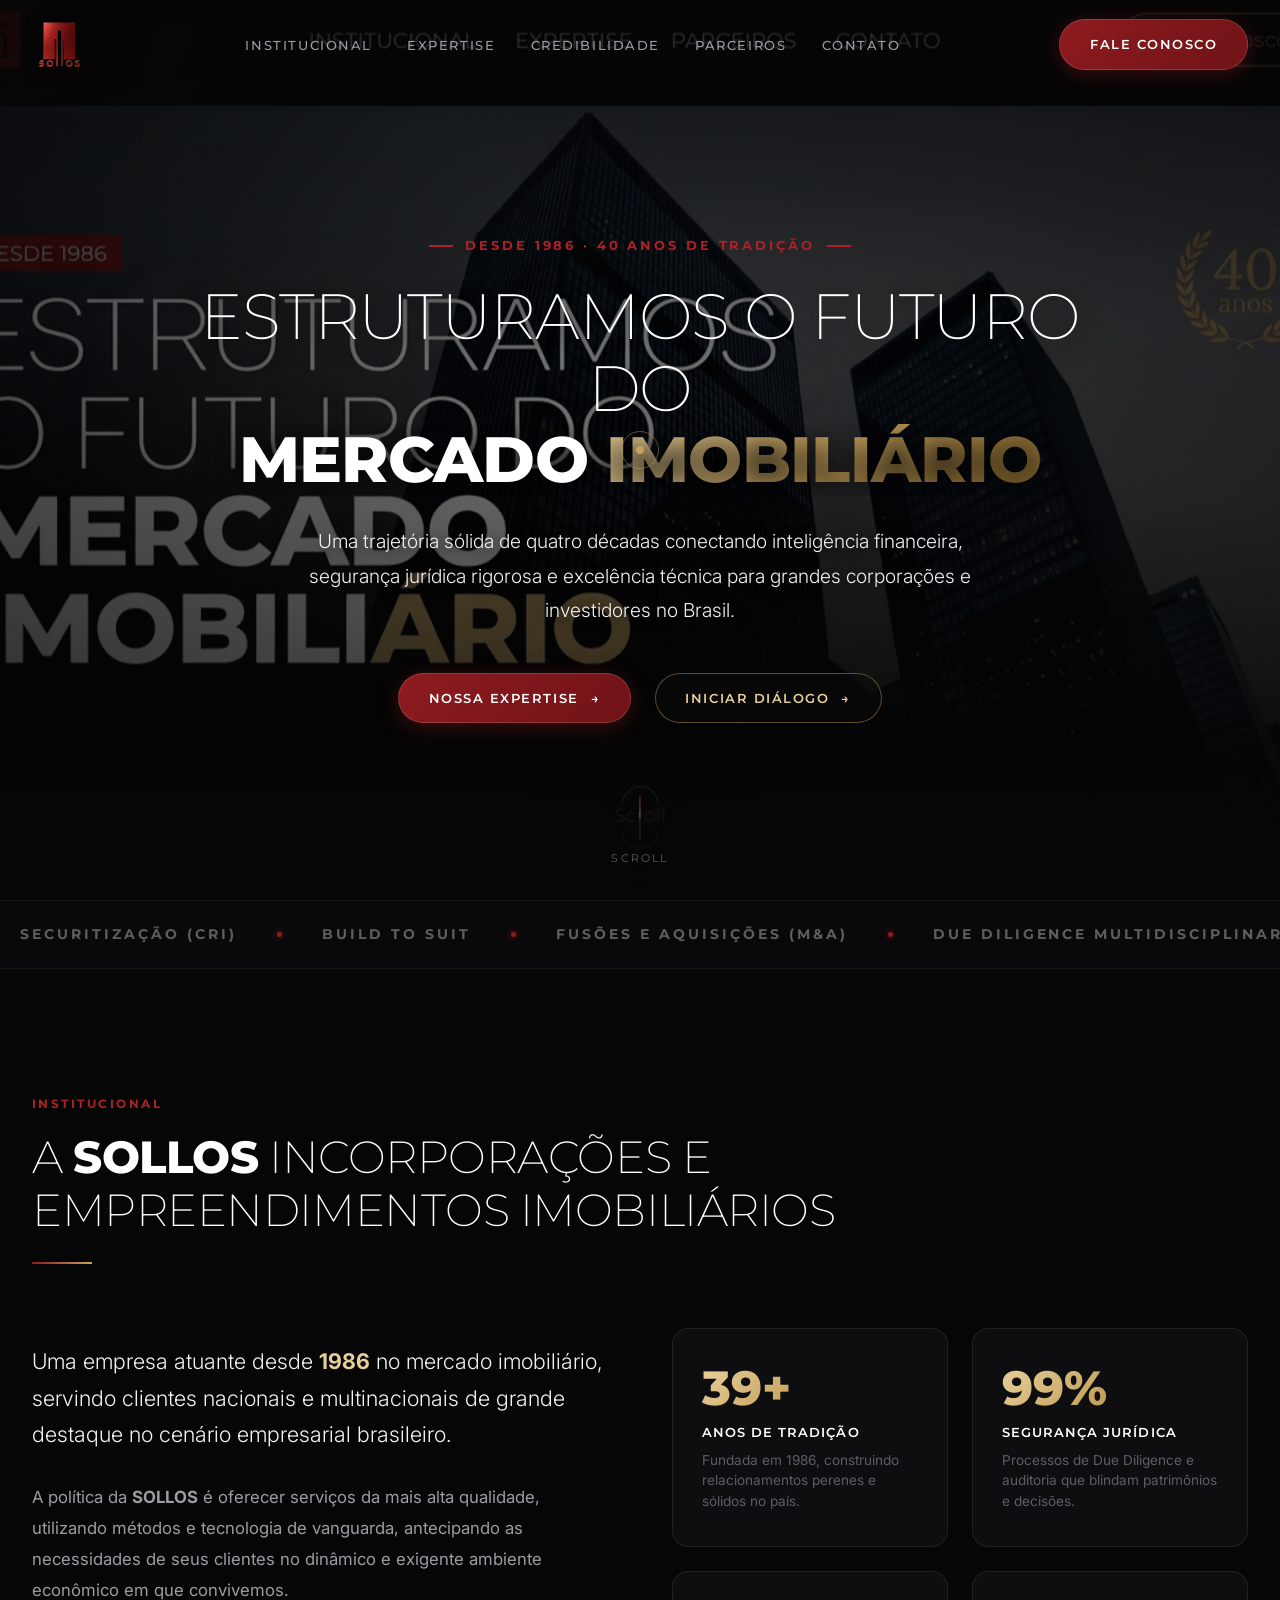
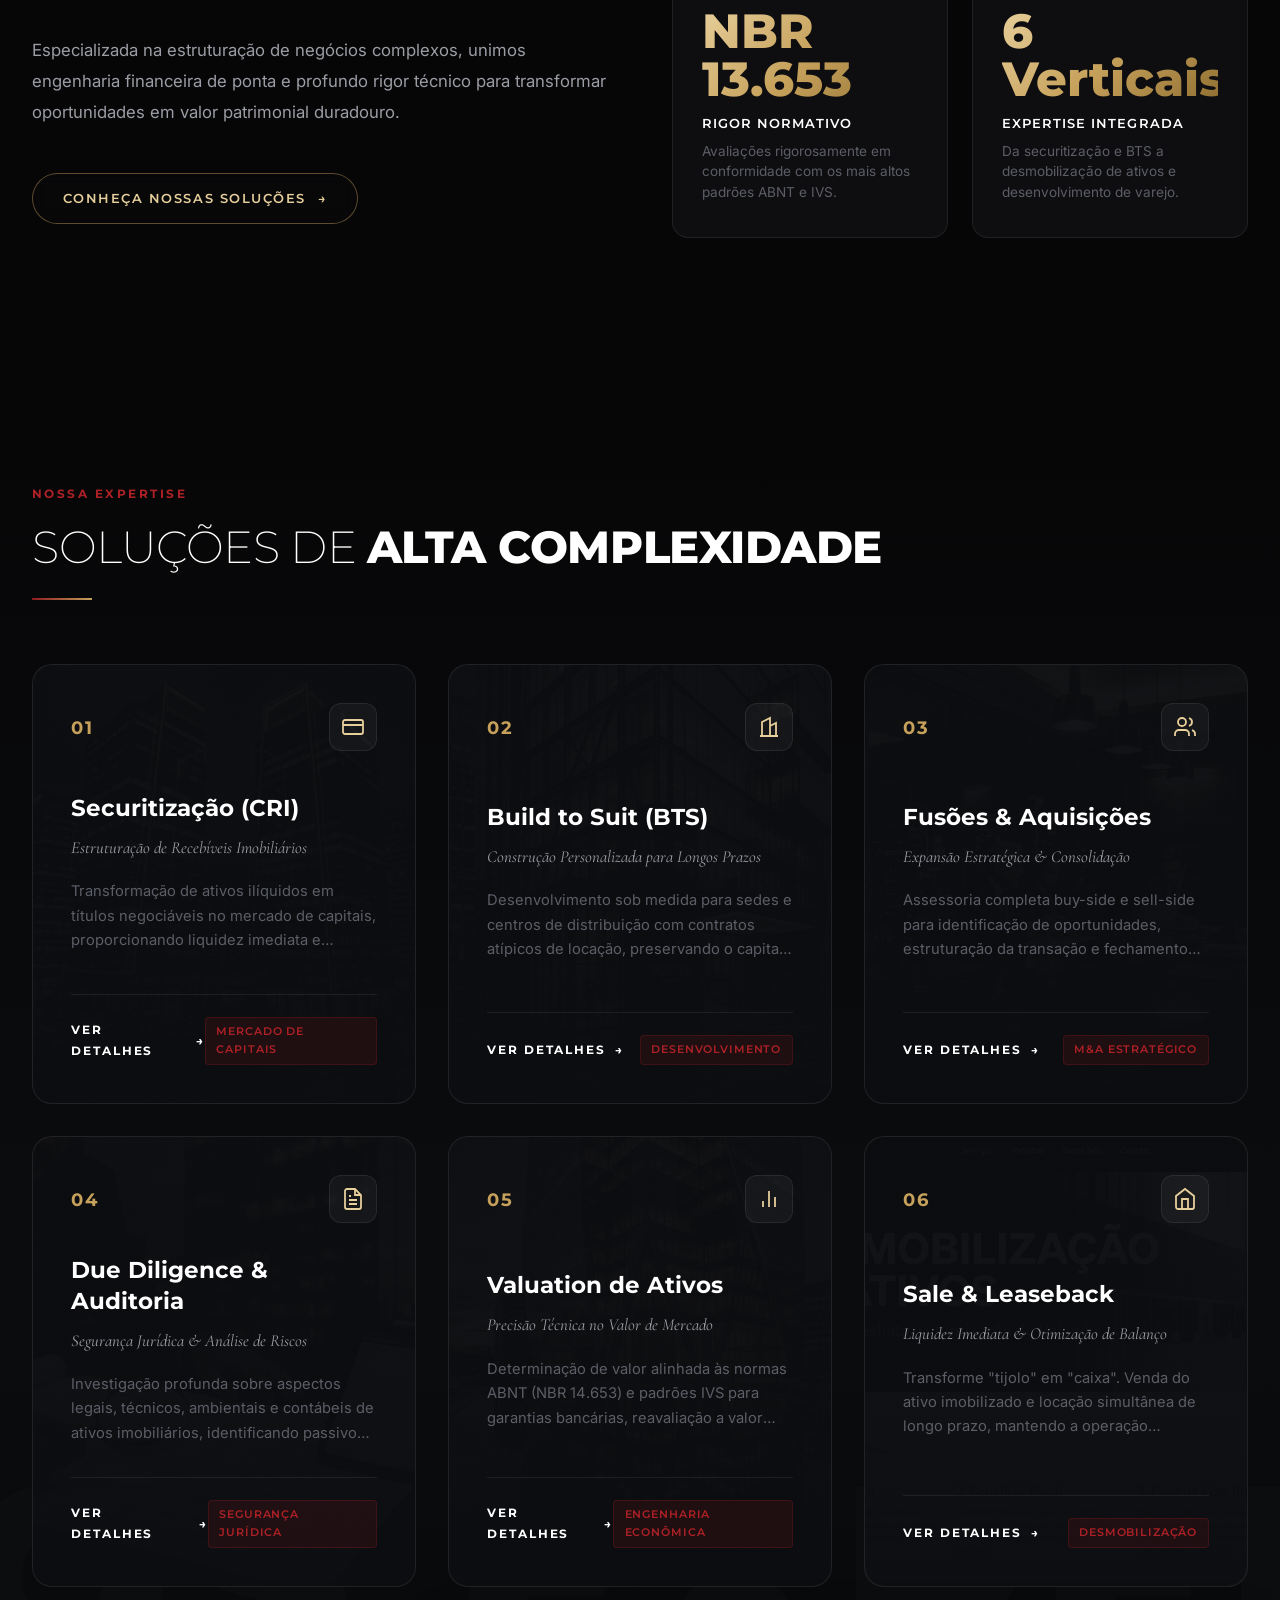
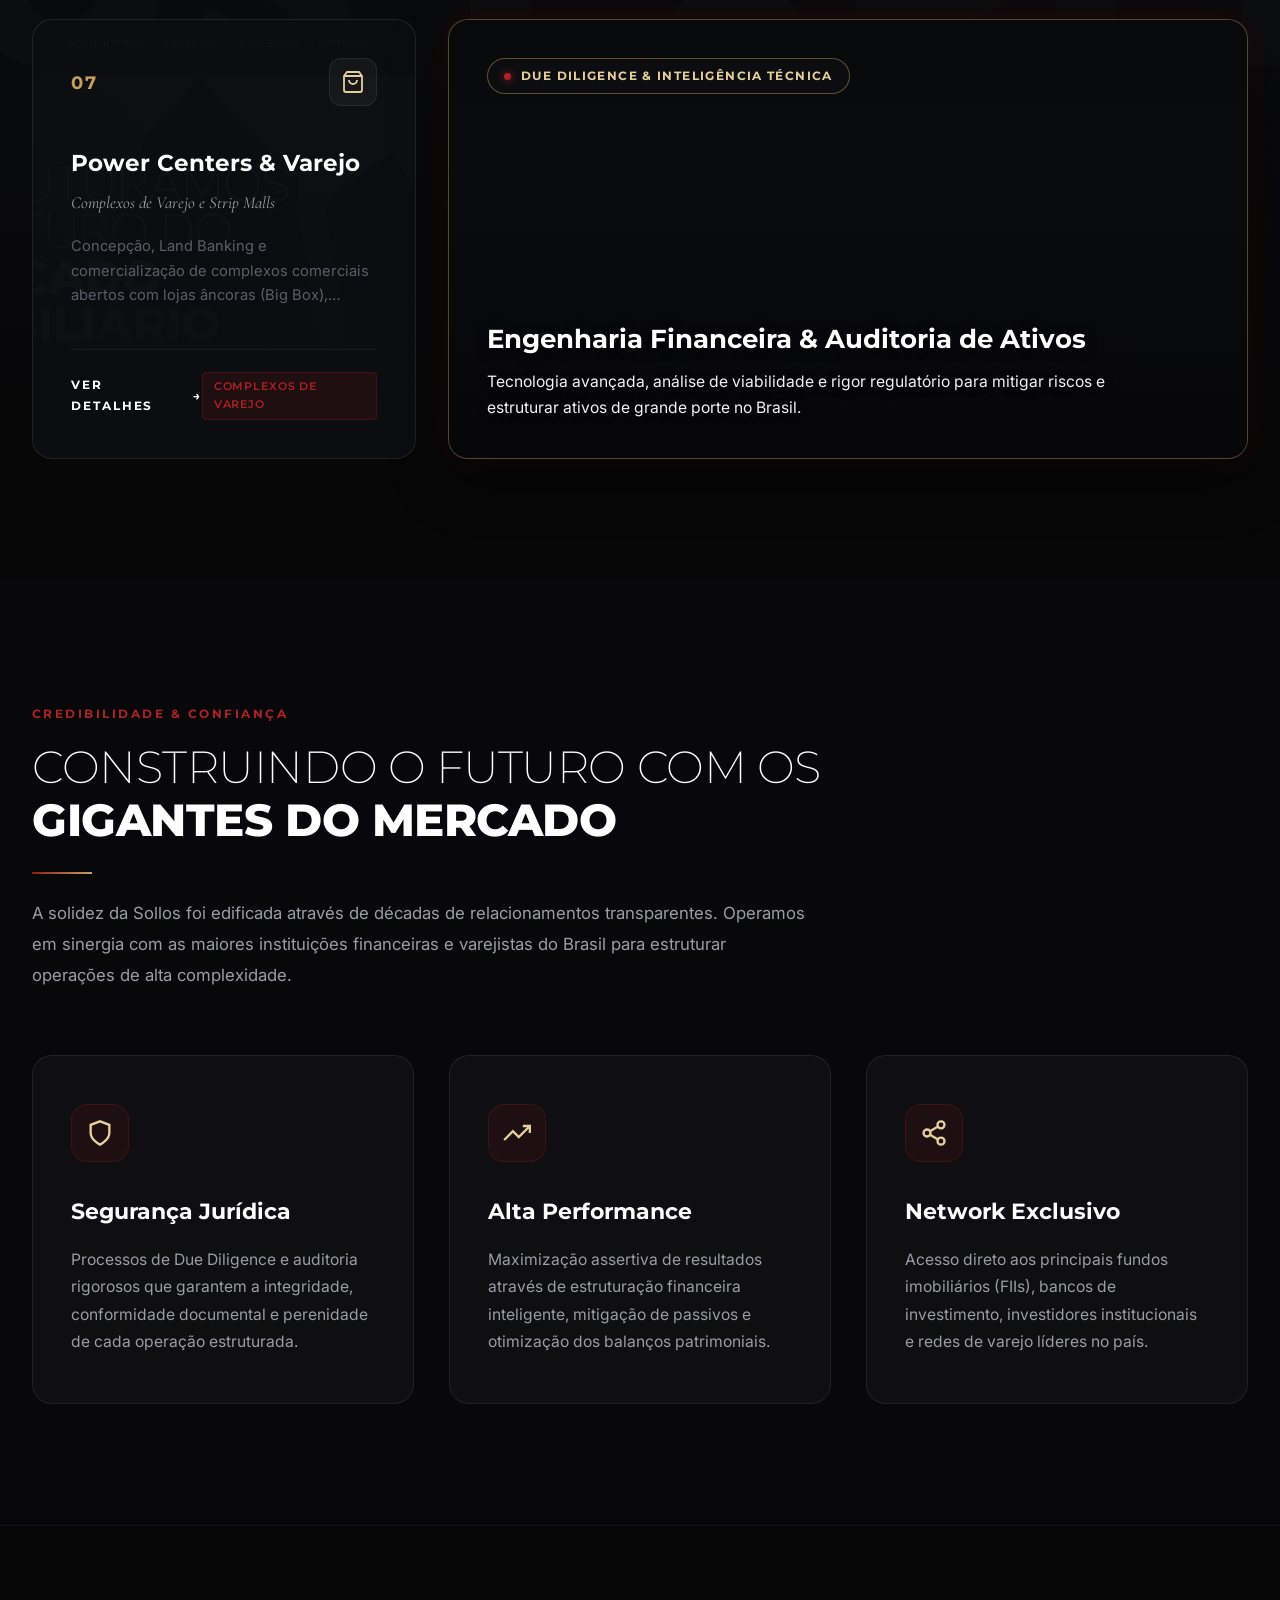
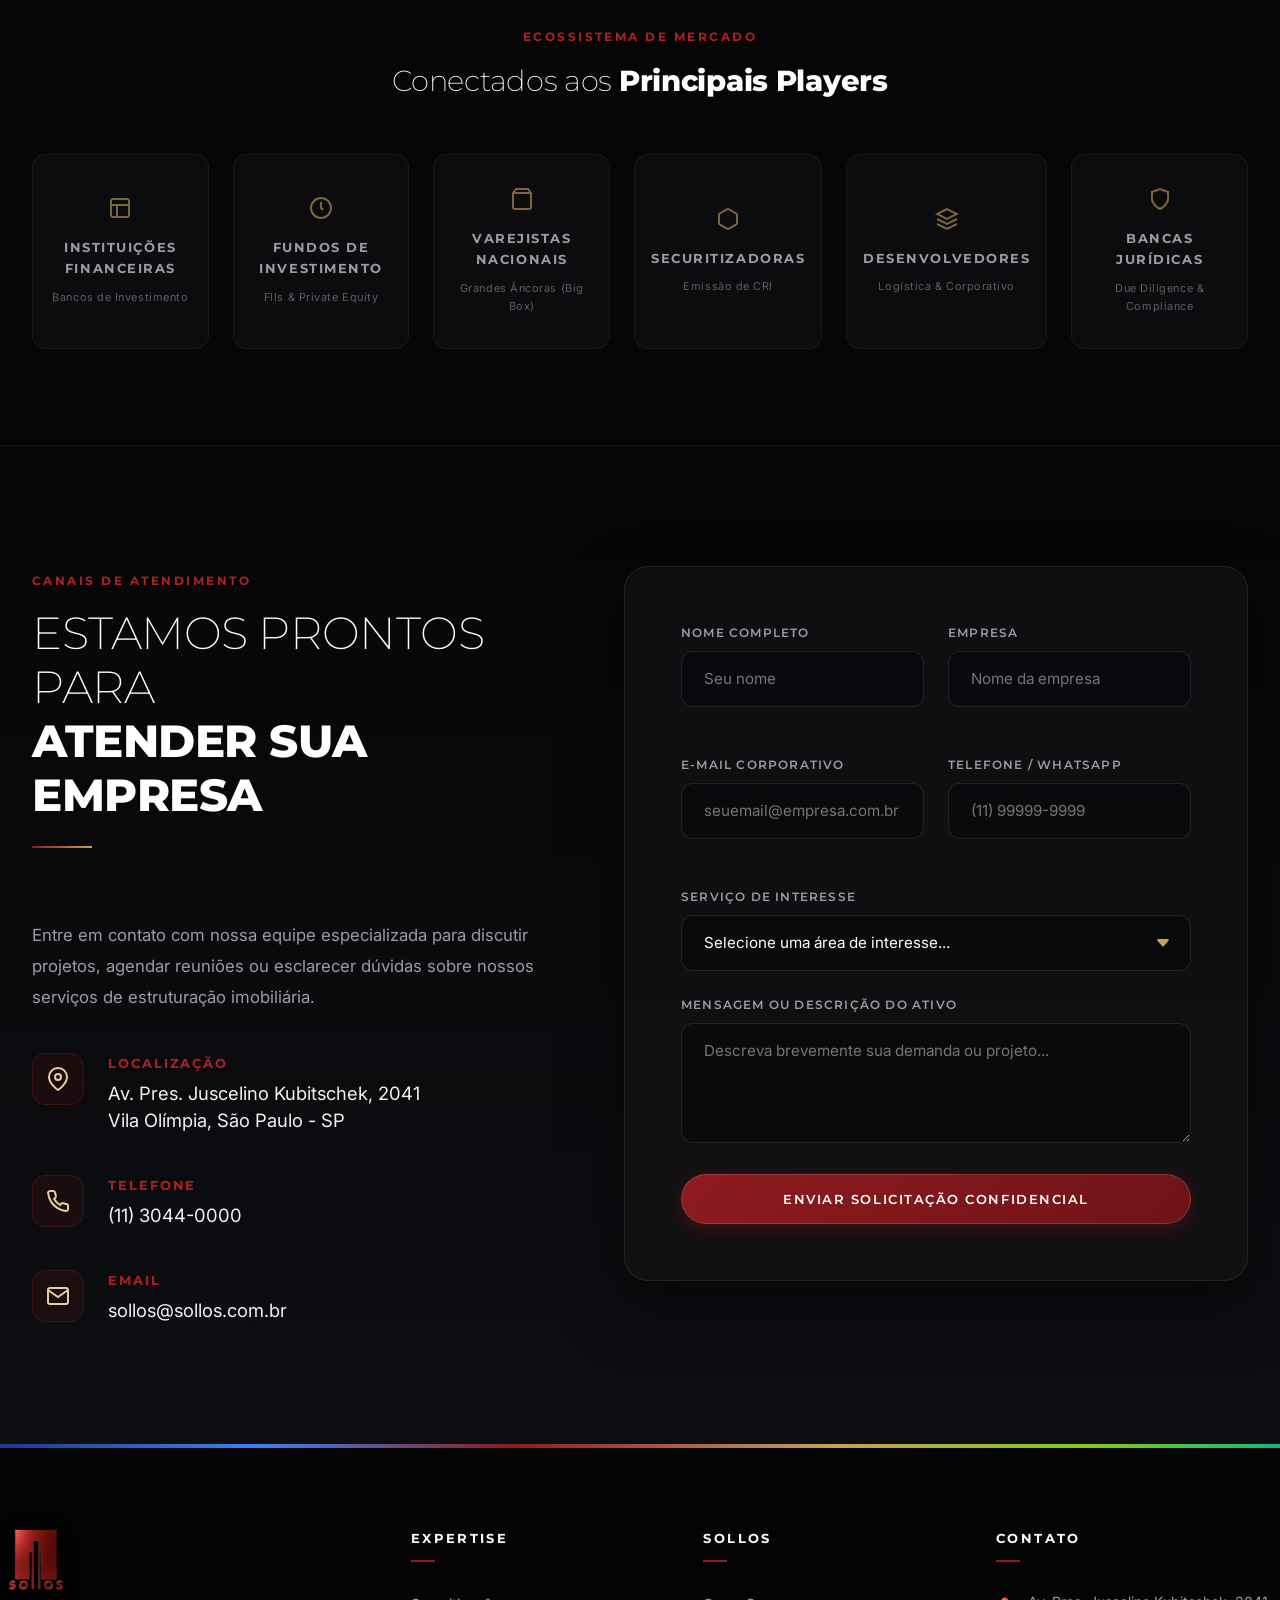
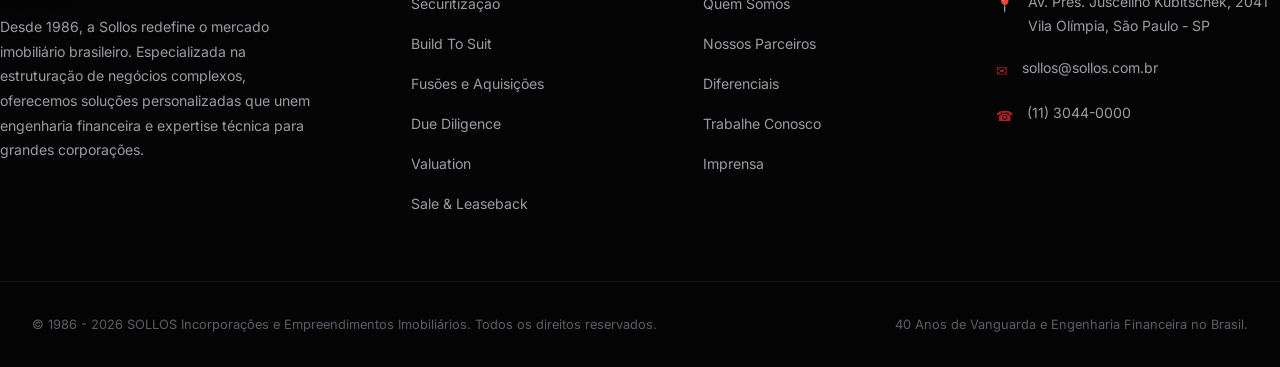
==== index.html @ d98e6466 "Site institucional SOLLOS 40 Anos (1986-2026)" ====
<!DOCTYPE html>
<html lang="pt-BR">
<head>
  <meta charset="UTF-8">
  <meta name="viewport" content="width=device-width, initial-scale=1.0">
  <title>SOLLOS Incorporações & Empreendimentos Imobiliários | 40 Anos (1986 - 2026)</title>
  
  <meta name="description" content="A Sollos redefine o mercado imobiliário brasileiro desde 1986. Especializada na estruturação de negócios complexos, unindo engenharia financeira e expertise técnica para grandes corporações.">
  <meta name="keywords" content="Sollos, Incorporações, Securitização, CRI, Build to Suit, BTS, M&A, Due Diligence, Valuation, Sale and Leaseback, Power Centers, Mercado Imobiliário">
  <meta name="author" content="SOLLOS Incorporações e Empreendimentos Imobiliários">
  
  <!-- Open Graph -->
  <meta property="og:title" content="SOLLOS Incorporações & Empreendimentos Imobiliários | 40 Anos">
  <meta property="og:description" content="Estruturação de negócios imobiliários de alta complexidade. 40 anos de liderança, segurança jurídica e engenharia financeira.">
  <meta property="og:type" content="website">
  <meta property="og:image" content="./40 ANOS (1).jpeg">
  
  <!-- Favicon -->
  <link rel="icon" type="image/png" href="./SOLLOS 3D (1).png">
  
  <!-- Stylesheets -->
  <link rel="stylesheet" href="./css/styles.css">
  <link rel="stylesheet" href="./css/animations.css">
</head>
<body>

  <!-- ========================================================================
       CURSOR PERSONALIZADO & MOUSE SPOTLIGHT (INTERAÇÕES FLUIDAS)
       ======================================================================== -->
  <div class="custom-cursor" aria-hidden="true"></div>
  <div class="custom-cursor-follower" aria-hidden="true">
    <span class="custom-cursor-text">VER</span>
  </div>
  <div class="mouse-spotlight" aria-hidden="true"></div>

  <!-- ========================================================================
       PRELOADER COM MONOGRAMA VETORIAL & CONTADOR 40 ANOS
       ======================================================================== -->
  <div class="preloader" id="sitePreloader" aria-label="Carregando Sollos 40 Anos">
    <div class="preloader-logo">
      <img src="./SOLLOS 3D (1).png" alt="Sollos Monograma" style="width: 100%; height: auto;">
    </div>
    <div class="preloader-counter">
      <span id="preloaderYear">1986</span>
      <span class="year-highlight">2026</span>
    </div>
    <div class="preloader-bar-wrap">
      <div class="preloader-bar" id="preloaderBar"></div>
    </div>
    <div class="preloader-subtitle">40 Anos de Vanguarda Imobiliária</div>
  </div>

  <!-- ========================================================================
       HEADER FIXO COM GLASSMORPHISM & NAVEGAÇÃO
       ======================================================================== -->
  <header class="site-header" id="siteHeader">
    <div class="container header-container">
      <a href="#hero" class="header-brand" aria-label="SOLLOS Página Inicial">
        <img src="./SOLLOS 3D (1).png" alt="Logotipo SOLLOS" class="header-logo-img">
      </a>

      <!-- Menu Principal -->
      <nav aria-label="Navegação Principal">
        <ul class="nav-menu">
          <li><a href="#institucional" class="nav-link">Institucional</a></li>
          <li><a href="#expertise" class="nav-link">Expertise</a></li>
          <li><a href="#credibilidade" class="nav-link">Credibilidade</a></li>
          <li><a href="#parceiros" class="nav-link">Parceiros</a></li>
          <li><a href="#contato" class="nav-link">Contato</a></li>
        </ul>
      </nav>

      <!-- Botão Magnético Header -->
      <div class="header-actions">
        <div class="magnetic-btn-wrap" data-magnetic-strength="0.3">
          <a href="#contato" class="btn-magnetic btn-primary">
            <span>Fale Conosco</span>
            <span class="btn-shine"></span>
          </a>
        </div>
        
        <button class="mobile-toggle" aria-label="Abrir menu de navegação" aria-expanded="false">
          <span></span>
          <span></span>
          <span></span>
        </button>
      </div>
    </div>
  </header>

  <!-- ========================================================================
       HERO COM VÍDEO CINEMATOGRÁFICO, TEXT REVEAL & 3D FLOATING CARD
       ======================================================================== -->
  <section class="hero-section" id="hero">
    <!-- Video Background -->
    <div class="hero-video-bg-wrap">
      <video class="hero-video-bg" id="heroBgVideo" autoplay muted loop playsinline poster="./assets/images/varejo.jpg">
        <source src="./Real_estate_due_diligence_audit_1080p_20261024131752.mp4" type="video/mp4">
      </video>
    </div>
    
    <div class="hero-overlay"></div>

    <div class="container">
      <div class="hero-content">
        <!-- Texto & Revelação -->
        <div class="hero-text-col">
          <div class="hero-eyebrow">
            <span>DESDE 1986 · 40 ANOS DE TRADIÇÃO</span>
          </div>

          <h1 class="hero-title">
            <span class="text-reveal-line">
              <span class="text-reveal-line-inner">ESTRUTURAMOS O FUTURO DO</span>
            </span>
            <span class="text-reveal-line">
              <span class="text-reveal-line-inner bold-part">
                MERCADO <span class="gold-part">IMOBILIÁRIO</span>
              </span>
            </span>
          </h1>

          <p class="hero-description blur-reveal">
            Uma trajetória sólida de quatro décadas conectando inteligência financeira, segurança jurídica rigorosa e excelência técnica para grandes corporações e investidores no Brasil.
          </p>

          <div class="hero-ctas blur-reveal">
            <div class="magnetic-btn-wrap" data-magnetic-strength="0.35">
              <a href="#expertise" class="btn-magnetic btn-primary">
                <span>Nossa Expertise</span>
                <span class="arrow-slide">→</span>
                <span class="btn-shine"></span>
              </a>
            </div>

            <div class="magnetic-btn-wrap" data-magnetic-strength="0.35">
              <a href="#contato" class="btn-magnetic btn-outline-gold">
                <span>Iniciar Diálogo</span>
                <span class="arrow-slide">→</span>
              </a>
            </div>
          </div>
        </div>
      </div>
    </div>

    <!-- Indicador de Scroll -->
    <a href="#institucional" class="hero-scroll-indicator" aria-label="Rolar para seção institucional">
      <div class="scroll-line"></div>
      <span>SCROLL</span>
    </a>
  </section>

  <!-- ========================================================================
       TICKER / MARQUEE DE PALAVRAS-CHAVE DO MERCADO
       ======================================================================== -->
  <div class="ticker-section" aria-hidden="true">
    <div class="ticker-track">
      <div class="ticker-item"><span>SECURITIZAÇÃO (CRI)</span><span class="bullet"></span></div>
      <div class="ticker-item"><span>BUILD TO SUIT</span><span class="bullet"></span></div>
      <div class="ticker-item"><span>FUSÕES E AQUISIÇÕES (M&A)</span><span class="bullet"></span></div>
      <div class="ticker-item"><span>DUE DILIGENCE MULTIDISCIPLINAR</span><span class="bullet"></span></div>
      <div class="ticker-item"><span>VALUATION NBR 14.653</span><span class="bullet"></span></div>
      <div class="ticker-item"><span>SALE & LEASEBACK</span><span class="bullet"></span></div>
      <div class="ticker-item"><span>POWER CENTERS & STRIP MALLS</span><span class="bullet"></span></div>
      <div class="ticker-item"><span>40 ANOS DE SOLIDEZ</span><span class="bullet"></span></div>
      <!-- Repetição Contínua -->
      <div class="ticker-item"><span>SECURITIZAÇÃO (CRI)</span><span class="bullet"></span></div>
      <div class="ticker-item"><span>BUILD TO SUIT</span><span class="bullet"></span></div>
      <div class="ticker-item"><span>FUSÕES E AQUISIÇÕES (M&A)</span><span class="bullet"></span></div>
      <div class="ticker-item"><span>DUE DILIGENCE MULTIDISCIPLINAR</span><span class="bullet"></span></div>
      <div class="ticker-item"><span>VALUATION NBR 14.653</span><span class="bullet"></span></div>
      <div class="ticker-item"><span>SALE & LEASEBACK</span><span class="bullet"></span></div>
      <div class="ticker-item"><span>POWER CENTERS & STRIP MALLS</span><span class="bullet"></span></div>
      <div class="ticker-item"><span>40 ANOS DE SOLIDEZ</span><span class="bullet"></span></div>
    </div>
  </div>

  <!-- ========================================================================
       INSTITUCIONAL (TRADIÇÃO DESDE 1986 & TECNOLOGIA DE VANGUARDA)
       ======================================================================== -->
  <section class="section-padding institucional-section" id="institucional">
    <div class="container">
      <div class="section-header reveal-init">
        <div class="section-eyebrow">
          <span>INSTITUCIONAL</span>
        </div>
        <h2 class="section-title">
          A <strong>SOLLOS</strong> INCORPORAÇÕES E<br>EMPREENDIMENTOS IMOBILIÁRIOS
        </h2>
        <div class="section-divider"></div>
      </div>

      <div class="institucional-grid">
        <div class="institucional-narrative">
          <p class="lead-paragraph blur-reveal">
            Uma empresa atuante desde <strong>1986</strong> no mercado imobiliário, servindo clientes nacionais e multinacionais de grande destaque no cenário empresarial brasileiro.
          </p>
          <p class="body-paragraph blur-reveal">
            A política da <strong>SOLLOS</strong> é oferecer serviços da mais alta qualidade, utilizando métodos e tecnologia de vanguarda, antecipando as necessidades de seus clientes no dinâmico e exigente ambiente econômico em que convivemos.
          </p>
          <p class="body-paragraph blur-reveal">
            Especializada na estruturação de negócios complexos, unimos engenharia financeira de ponta e profundo rigor técnico para transformar oportunidades em valor patrimonial duradouro.
          </p>
          <div class="magnetic-btn-wrap" style="margin-top: 1rem;">
            <a href="#expertise" class="btn-magnetic btn-outline-gold">
              <span>Conheça Nossas Soluções</span>
              <span class="arrow-slide">→</span>
            </a>
          </div>
        </div>

        <div class="institucional-highlights count-trigger">
          <div class="highlight-box tilt-card reveal-init">
            <div class="highlight-number" data-counter="40" data-start="1" data-suffix="+">40+</div>
            <div class="highlight-label">Anos de Tradição</div>
            <p class="highlight-desc">Fundada em 1986, construindo relacionamentos perenes e sólidos no país.</p>
          </div>

          <div class="highlight-box tilt-card reveal-init">
            <div class="highlight-number" data-counter="100" data-suffix="%">100%</div>
            <div class="highlight-label">Segurança Jurídica</div>
            <p class="highlight-desc">Processos de Due Diligence e auditoria que blindam patrimônios e decisões.</p>
          </div>

          <div class="highlight-box tilt-card reveal-init">
            <div class="highlight-number" data-counter="14" data-prefix="NBR " data-suffix=".653">14.653</div>
            <div class="highlight-label">Rigor Normativo</div>
            <p class="highlight-desc">Avaliações rigorosamente em conformidade com os mais altos padrões ABNT e IVS.</p>
          </div>

          <div class="highlight-box tilt-card reveal-init">
            <div class="highlight-number" data-counter="7" data-suffix=" Verticais">7</div>
            <div class="highlight-label">Expertise Integrada</div>
            <p class="highlight-desc">Da securitização e BTS a desmobilização de ativos e desenvolvimento de varejo.</p>
          </div>
        </div>
      </div>
    </div>
  </section>

  <!-- ========================================================================
       EXPERTISE (7 SERVIÇOS ESTRUTURADOS COM 3D TILT & EXPANSÃO EM MODAL)
       ======================================================================== -->
  <section class="section-padding expertise-section" id="expertise">
    <div class="expertise-bg-text" aria-hidden="true">SOLLOS EXPERTISE</div>

    <div class="container">
      <div class="section-header reveal-init">
        <div class="section-eyebrow">
          <span>NOSSA EXPERTISE</span>
        </div>
        <h2 class="section-title">
          SOLUÇÕES DE <strong>ALTA COMPLEXIDADE</strong>
        </h2>
        <div class="section-divider"></div>
      </div>

      <div class="services-grid reveal-stagger">

        <!-- 01. Securitização de Recebíveis Imobiliários -->
        <article class="service-card tilt-card" data-service-trigger="securitizacao" tabindex="0" role="button" aria-label="Ver detalhes de Securitização de Recebíveis Imobiliários">
          <div class="service-card-media">
            <img src="./assets/images/securitizacao.jpg" alt="Securitização de Recebíveis Imobiliários" class="service-card-img" loading="lazy">
            <div class="service-card-overlay"></div>
          </div>
          <div class="service-card-inner">
            <div class="service-card-top">
              <span class="service-index">01</span>
              <div class="service-icon-wrap">
                <svg width="24" height="24" viewBox="0 0 24 24" fill="none" stroke="currentColor" stroke-width="1.8"><rect x="2" y="5" width="20" height="14" rx="2"/><line x1="2" y1="10" x2="22" y2="10"/></svg>
              </div>
            </div>
            <div class="service-card-body">
              <h3 class="service-title">Securitização (CRI)</h3>
              <p class="service-subtitle">Estruturação de Recebíveis Imobiliários</p>
              <p class="service-summary">Transformação de ativos ilíquidos em títulos negociáveis no mercado de capitais, proporcionando liquidez imediata e otimização fiscal.</p>
            </div>
            <div class="service-card-footer">
              <span class="service-explore-link">
                <span>Ver Detalhes</span>
                <span class="arrow-slide">→</span>
              </span>
              <span class="service-tag">Mercado de Capitais</span>
            </div>
          </div>
        </article>

        <!-- 02. Build to Suit (BTS) -->
        <article class="service-card tilt-card" data-service-trigger="build-to-suit" tabindex="0" role="button" aria-label="Ver detalhes de Build to Suit">
          <div class="service-card-media">
            <img src="./assets/images/bts.jpg" alt="Build to Suit (BTS)" class="service-card-img" loading="lazy">
            <div class="service-card-overlay"></div>
          </div>
          <div class="service-card-inner">
            <div class="service-card-top">
              <span class="service-index">02</span>
              <div class="service-icon-wrap">
                <svg width="24" height="24" viewBox="0 0 24 24" fill="none" stroke="currentColor" stroke-width="1.8"><path d="M3 21h18M5 21V7l8-4v18M13 11l6-3v13"/><line x1="9" y1="9" x2="9" y2="9.01"/><line x1="9" y1="13" x2="9" y2="13.01"/><line x1="9" y1="17" x2="9" y2="17.01"/></svg>
              </div>
            </div>
            <div class="service-card-body">
              <h3 class="service-title">Build to Suit (BTS)</h3>
              <p class="service-subtitle">Construção Personalizada para Longos Prazos</p>
              <p class="service-summary">Desenvolvimento sob medida para sedes e centros de distribuição com contratos atípicos de locação, preservando o capital de giro da sua empresa.</p>
            </div>
            <div class="service-card-footer">
              <span class="service-explore-link">
                <span>Ver Detalhes</span>
                <span class="arrow-slide">→</span>
              </span>
              <span class="service-tag">Desenvolvimento</span>
            </div>
          </div>
        </article>

        <!-- 03. Fusões e Aquisições (M&A) -->
        <article class="service-card tilt-card" data-service-trigger="fusoes-aquisicoes" tabindex="0" role="button" aria-label="Ver detalhes de Fusões e Aquisições">
          <div class="service-card-media">
            <img src="./assets/images/ma.jpg" alt="Fusões e Aquisições (M&A)" class="service-card-img" loading="lazy">
            <div class="service-card-overlay"></div>
          </div>
          <div class="service-card-inner">
            <div class="service-card-top">
              <span class="service-index">03</span>
              <div class="service-icon-wrap">
                <svg width="24" height="24" viewBox="0 0 24 24" fill="none" stroke="currentColor" stroke-width="1.8"><path d="M16 21v-2a4 4 0 0 0-4-4H6a4 4 0 0 0-4 4v2"/><circle cx="9" cy="7" r="4"/><path d="M22 21v-2a4 4 0 0 0-3-3.87"/><path d="M16 3.13a4 4 0 0 1 0 7.75"/></svg>
              </div>
            </div>
            <div class="service-card-body">
              <h3 class="service-title">Fusões & Aquisições</h3>
              <p class="service-subtitle">Expansão Estratégica & Consolidação</p>
              <p class="service-summary">Assessoria completa buy-side e sell-side para identificação de oportunidades, estruturação da transação e fechamento seguro com sigilo absoluto.</p>
            </div>
            <div class="service-card-footer">
              <span class="service-explore-link">
                <span>Ver Detalhes</span>
                <span class="arrow-slide">→</span>
              </span>
              <span class="service-tag">M&A Estratégico</span>
            </div>
          </div>
        </article>

        <!-- 04. Due Diligence & Auditoria Imobiliária -->
        <article class="service-card tilt-card" data-service-trigger="due-diligence" tabindex="0" role="button" aria-label="Ver detalhes de Due Diligence e Auditoria Imobiliária">
          <div class="service-card-media">
            <img src="./assets/images/due-diligence.jpg" alt="Due Diligence e Auditoria Imobiliária" class="service-card-img" loading="lazy">
            <div class="service-card-overlay"></div>
          </div>
          <div class="service-card-inner">
            <div class="service-card-top">
              <span class="service-index">04</span>
              <div class="service-icon-wrap">
                <svg width="24" height="24" viewBox="0 0 24 24" fill="none" stroke="currentColor" stroke-width="1.8"><path d="M14 2H6a2 2 0 0 0-2 2v16a2 2 0 0 0 2 2h12a2 2 0 0 0 2-2V8z"/><polyline points="14 2 14 8 20 8"/><line x1="16" y1="13" x2="8" y2="13"/><line x1="16" y1="17" x2="8" y2="17"/><polyline points="10 9 9 9 8 9"/></svg>
              </div>
            </div>
            <div class="service-card-body">
              <h3 class="service-title">Due Diligence & Auditoria</h3>
              <p class="service-subtitle">Segurança Jurídica & Análise de Riscos</p>
              <p class="service-summary">Investigação profunda sobre aspectos legais, técnicos, ambientais e contábeis de ativos imobiliários, identificando passivos ocultos e restrições urbanísticas.</p>
            </div>
            <div class="service-card-footer">
              <span class="service-explore-link">
                <span>Ver Detalhes</span>
                <span class="arrow-slide">→</span>
              </span>
              <span class="service-tag">Segurança Jurídica</span>
            </div>
          </div>
        </article>

        <!-- 05. Valuation & Avaliação de Ativos -->
        <article class="service-card tilt-card" data-service-trigger="valuation" tabindex="0" role="button" aria-label="Ver detalhes de Valuation e Avaliação de Ativos">
          <div class="service-card-media">
            <img src="./assets/images/valuation.jpg" alt="Valuation e Avaliação de Ativos" class="service-card-img" loading="lazy">
            <div class="service-card-overlay"></div>
          </div>
          <div class="service-card-inner">
            <div class="service-card-top">
              <span class="service-index">05</span>
              <div class="service-icon-wrap">
                <svg width="24" height="24" viewBox="0 0 24 24" fill="none" stroke="currentColor" stroke-width="1.8"><line x1="18" y1="20" x2="18" y2="10"/><line x1="12" y1="20" x2="12" y2="4"/><line x1="6" y1="20" x2="6" y2="14"/></svg>
              </div>
            </div>
            <div class="service-card-body">
              <h3 class="service-title">Valuation de Ativos</h3>
              <p class="service-subtitle">Precisão Técnica no Valor de Mercado</p>
              <p class="service-summary">Determinação de valor alinhada às normas ABNT (NBR 14.653) e padrões IVS para garantias bancárias, reavaliação a valor justo e desinvestimento.</p>
            </div>
            <div class="service-card-footer">
              <span class="service-explore-link">
                <span>Ver Detalhes</span>
                <span class="arrow-slide">→</span>
              </span>
              <span class="service-tag">Engenharia Econômica</span>
            </div>
          </div>
        </article>

        <!-- 06. Desmobilização de Ativos (Sale & Leaseback) -->
        <article class="service-card tilt-card" data-service-trigger="sale-leaseback" tabindex="0" role="button" aria-label="Ver detalhes de Sale & Leaseback">
          <div class="service-card-media">
            <img src="./assets/images/sale-leaseback.jpg" alt="Sale & Leaseback" class="service-card-img" loading="lazy">
            <div class="service-card-overlay"></div>
          </div>
          <div class="service-card-inner">
            <div class="service-card-top">
              <span class="service-index">06</span>
              <div class="service-icon-wrap">
                <svg width="24" height="24" viewBox="0 0 24 24" fill="none" stroke="currentColor" stroke-width="1.8"><path d="M3 9l9-7 9 7v11a2 2 0 0 1-2 2H5a2 2 0 0 1-2-2z"/><polyline points="9 22 9 12 15 12 15 22"/></svg>
              </div>
            </div>
            <div class="service-card-body">
              <h3 class="service-title">Sale & Leaseback</h3>
              <p class="service-subtitle">Liquidez Imediata & Otimização de Balanço</p>
              <p class="service-summary">Transforme "tijolo" em "caixa". Venda do ativo imobilizado e locação simultânea de longo prazo, mantendo a operação ininterrupta e gerando dedutibilidade fiscal.</p>
            </div>
            <div class="service-card-footer">
              <span class="service-explore-link">
                <span>Ver Detalhes</span>
                <span class="arrow-slide">→</span>
              </span>
              <span class="service-tag">Desmobilização</span>
            </div>
          </div>
        </article>

        <!-- 07. Desenvolvimento de Varejo (Power Centers & Strip Malls) -->
        <article class="service-card tilt-card" data-service-trigger="desenvolvimento-varejo" tabindex="0" role="button" aria-label="Ver detalhes de Desenvolvimento de Varejo">
          <div class="service-card-media">
            <img src="./assets/images/varejo.jpg" alt="Desenvolvimento de Varejo" class="service-card-img" loading="lazy">
            <div class="service-card-overlay"></div>
          </div>
          <div class="service-card-inner">
            <div class="service-card-top">
              <span class="service-index">07</span>
              <div class="service-icon-wrap">
                <svg width="24" height="24" viewBox="0 0 24 24" fill="none" stroke="currentColor" stroke-width="1.8"><path d="M6 2L3 6v14a2 2 0 0 0 2 2h14a2 2 0 0 0 2-2V6l-3-4z"/><line x1="3" y1="6" x2="21" y2="6"/><path d="M16 10a4 4 0 0 1-8 0"/></svg>
              </div>
            </div>
            <div class="service-card-body">
              <h3 class="service-title">Power Centers & Varejo</h3>
              <p class="service-subtitle">Complexos de Varejo e Strip Malls</p>
              <p class="service-summary">Concepção, Land Banking e comercialização de complexos comerciais abertos com lojas âncoras (Big Box), conveniência e custo condominial reduzido.</p>
            </div>
            <div class="service-card-footer">
              <span class="service-explore-link">
                <span>Ver Detalhes</span>
                <span class="arrow-slide">→</span>
              </span>
              <span class="service-tag">Complexos de Varejo</span>
            </div>
          </div>
        </article>

        <!-- Vídeo Showcase no Espaço Restante do Grid (Sem Áudio) -->
        <div class="service-video-showcase tilt-card">
          <div class="service-video-wrap">
            <video class="service-video-element" autoplay muted loop playsinline>
              <source src="./Real_estate_due_diligence_analysis_1080p_20261024143210.mp4" type="video/mp4">
            </video>
            <div class="service-video-overlay">
              <div class="service-video-badge">
                <span class="live-dot"></span>
                <span>Due Diligence & Inteligência Técnica</span>
              </div>
              <div class="service-video-content">
                <h4 class="service-video-title">Engenharia Financeira & Auditoria de Ativos</h4>
                <p class="service-video-desc">Tecnologia avançada, análise de viabilidade e rigor regulatório para mitigar riscos e estruturar ativos de grande porte no Brasil.</p>
              </div>
            </div>
          </div>
        </div>

      </div>
    </div>
  </section>

  <!-- ========================================================================
       CREDIBILIDADE & CONFIANÇA (CONSTRUINDO COM OS GIGANTES DO MERCADO)
       ======================================================================== -->
  <section class="section-padding credibilidade-section" id="credibilidade">
    <div class="container">
      <div class="section-header reveal-init">
        <div class="section-eyebrow">
          <span>CREDIBILIDADE & CONFIANÇA</span>
        </div>
        <h2 class="section-title">
          CONSTRUINDO O FUTURO COM OS<br><strong>GIGANTES DO MERCADO</strong>
        </h2>
        <div class="section-divider"></div>
        <p class="body-paragraph blur-reveal" style="max-width: 780px; margin-top: 1.5rem;">
          A solidez da Sollos foi edificada através de décadas de relacionamentos transparentes. Operamos em sinergia com as maiores instituições financeiras e varejistas do Brasil para estruturar operações de alta complexidade.
        </p>
      </div>

      <div class="pillars-grid reveal-stagger">
        <!-- Pilar 1 -->
        <div class="pillar-card tilt-card">
          <div class="pillar-icon-box">
            <svg width="28" height="28" viewBox="0 0 24 24" fill="none" stroke="currentColor" stroke-width="2"><path d="M12 22s8-4 8-10V5l-8-3-8 3v7c0 6 8 10 8 10z"/></svg>
          </div>
          <h3 class="pillar-title">Segurança Jurídica</h3>
          <p class="pillar-desc">Processos de Due Diligence e auditoria rigorosos que garantem a integridade, conformidade documental e perenidade de cada operação estruturada.</p>
        </div>

        <!-- Pilar 2 -->
        <div class="pillar-card tilt-card">
          <div class="pillar-icon-box">
            <svg width="28" height="28" viewBox="0 0 24 24" fill="none" stroke="currentColor" stroke-width="2"><polyline points="23 6 13.5 15.5 8.5 10.5 1 18"/><polyline points="17 6 23 6 23 12"/></svg>
          </div>
          <h3 class="pillar-title">Alta Performance</h3>
          <p class="pillar-desc">Maximização assertiva de resultados através de estruturação financeira inteligente, mitigação de passivos e otimização dos balanços patrimoniais.</p>
        </div>

        <!-- Pilar 3 -->
        <div class="pillar-card tilt-card">
          <div class="pillar-icon-box">
            <svg width="28" height="28" viewBox="0 0 24 24" fill="none" stroke="currentColor" stroke-width="2"><circle cx="18" cy="5" r="3"/><circle cx="6" cy="12" r="3"/><circle cx="18" cy="19" r="3"/><line x1="8.59" y1="13.51" x2="15.42" y2="17.49"/><line x1="15.41" y1="6.51" x2="8.59" y2="10.49"/></svg>
          </div>
          <h3 class="pillar-title">Network Exclusivo</h3>
          <p class="pillar-desc">Acesso direto aos principais fundos imobiliários (FIIs), bancos de investimento, investidores institucionais e redes de varejo líderes no país.</p>
        </div>
      </div>
    </div>
  </section>

  <!-- ========================================================================
       PARCEIROS & ECOSSISTEMA INSTITUCIONAL (DESIGN ELEGANTE)
       ======================================================================== -->
  <section class="parceiros-section" id="parceiros">
    <div class="container">
      <div class="parceiros-header reveal-init">
        <div class="section-eyebrow" style="justify-content: center;">
          <span>ECOSSISTEMA DE MERCADO</span>
        </div>
        <h3 class="section-title" style="font-size: 1.8rem;">
          Conectados aos <strong>Principais Players</strong>
        </h3>
      </div>

      <div class="parceiros-grid reveal-stagger">
        <div class="parceiro-badge">
          <div class="parceiro-icon">
            <svg width="24" height="24" viewBox="0 0 24 24" fill="none" stroke="currentColor" stroke-width="2"><rect x="3" y="3" width="18" height="18" rx="2"/><path d="M3 9h18"/><path d="M9 21V9"/></svg>
          </div>
          <div class="parceiro-name">Instituições Financeiras</div>
          <div class="parceiro-type">Bancos de Investimento</div>
        </div>

        <div class="parceiro-badge">
          <div class="parceiro-icon">
            <svg width="24" height="24" viewBox="0 0 24 24" fill="none" stroke="currentColor" stroke-width="2"><circle cx="12" cy="12" r="10"/><polyline points="12 6 12 12 14 14"/></svg>
          </div>
          <div class="parceiro-name">Fundos de Investimento</div>
          <div class="parceiro-type">FIIs & Private Equity</div>
        </div>

        <div class="parceiro-badge">
          <div class="parceiro-icon">
            <svg width="24" height="24" viewBox="0 0 24 24" fill="none" stroke="currentColor" stroke-width="2"><path d="M6 2L3 6v14a2 2 0 0 0 2 2h14a2 2 0 0 0 2-2V6l-3-4z"/><line x1="3" y1="6" x2="21" y2="6"/></svg>
          </div>
          <div class="parceiro-name">Varejistas Nacionais</div>
          <div class="parceiro-type">Grandes Âncoras (Big Box)</div>
        </div>

        <div class="parceiro-badge">
          <div class="parceiro-icon">
            <svg width="24" height="24" viewBox="0 0 24 24" fill="none" stroke="currentColor" stroke-width="2"><path d="M21 16V8a2 2 0 0 0-1-1.73l-7-4a2 2 0 0 0-2 0l-7 4A2 2 0 0 0 3 8v8a2 2 0 0 0 1 1.73l7 4a2 2 0 0 0 2 0l7-4A2 2 0 0 0 21 16z"/></svg>
          </div>
          <div class="parceiro-name">Securitizadoras</div>
          <div class="parceiro-type">Emissão de CRI</div>
        </div>

        <div class="parceiro-badge">
          <div class="parceiro-icon">
            <svg width="24" height="24" viewBox="0 0 24 24" fill="none" stroke="currentColor" stroke-width="2"><polygon points="12 2 2 7 12 12 22 7 12 2"/><polyline points="2 17 12 22 22 17"/><polyline points="2 12 12 17 22 12"/></svg>
          </div>
          <div class="parceiro-name">Desenvolvedores</div>
          <div class="parceiro-type">Logística & Corporativo</div>
        </div>

        <div class="parceiro-badge">
          <div class="parceiro-icon">
            <svg width="24" height="24" viewBox="0 0 24 24" fill="none" stroke="currentColor" stroke-width="2"><path d="M12 22s8-4 8-10V5l-8-3-8 3v7c0 6 8 10 8 10z"/></svg>
          </div>
          <div class="parceiro-name">Bancas Jurídicas</div>
          <div class="parceiro-type">Due Diligence & Compliance</div>
        </div>
      </div>
    </div>
  </section>

  <!-- ========================================================================
       CANAIS DE ATENDIMENTO & CONTATO
       ======================================================================== -->
  <section class="section-padding contato-section" id="contato">
    <div class="container">
      <div class="contato-grid">
        <!-- Informações Institucionais -->
        <div class="contato-info">
          <div class="section-header" style="margin-bottom: 2rem;">
            <div class="section-eyebrow">
              <span>CANAIS DE ATENDIMENTO</span>
            </div>
            <h2 class="section-title">
              ESTAMOS PRONTOS PARA<br><strong>ATENDER SUA EMPRESA</strong>
            </h2>
            <div class="section-divider"></div>
          </div>

          <p class="body-paragraph blur-reveal">
            Entre em contato com nossa equipe especializada para discutir projetos, agendar reuniões ou esclarecer dúvidas sobre nossos serviços de estruturação imobiliária.
          </p>

          <div class="contato-item reveal-init">
            <div class="contato-icon">
              <svg width="24" height="24" viewBox="0 0 24 24" fill="none" stroke="currentColor" stroke-width="2"><path d="M21 10c0 7-9 13-9 13s-9-6-9-13a9 9 0 0 1 18 0z"/><circle cx="12" cy="10" r="3"/></svg>
            </div>
            <div class="contato-text">
              <h4>Localização</h4>
              <p>Av. Pres. Juscelino Kubitschek, 2041<br>Vila Olímpia, São Paulo - SP</p>
            </div>
          </div>

          <div class="contato-item reveal-init">
            <div class="contato-icon">
              <svg width="24" height="24" viewBox="0 0 24 24" fill="none" stroke="currentColor" stroke-width="2"><path d="M22 16.92v3a2 2 0 0 1-2.18 2 19.79 19.79 0 0 1-8.63-3.07 19.5 19.5 0 0 1-6-6 19.79 19.79 0 0 1-3.07-8.67A2 2 0 0 1 4.11 2h3a2 2 0 0 1 2 1.72 12.84 12.84 0 0 0 .7 2.81 2 2 0 0 1-.45 2.11L8.09 9.91a16 16 0 0 0 6 6l1.27-1.27a2 2 0 0 1 2.11-.45 12.84 12.84 0 0 0 2.81.7A2 2 0 0 1 22 16.92z"/></svg>
            </div>
            <div class="contato-text">
              <h4>Telefone</h4>
              <p><a href="tel:+551130440000">(11) 3044-0000</a></p>
            </div>
          </div>

          <div class="contato-item reveal-init">
            <div class="contato-icon">
              <svg width="24" height="24" viewBox="0 0 24 24" fill="none" stroke="currentColor" stroke-width="2"><path d="M4 4h16c1.1 0 2 .9 2 2v12c0 1.1-.9 2-2 2H4c-1.1 0-2-.9-2-2V6c0-1.1.9-2 2-2z"/><polyline points="22,6 12,13 2,6"/></svg>
            </div>
            <div class="contato-text">
              <h4>Email</h4>
              <p><a href="mailto:sollos@sollos.com.br">sollos@sollos.com.br</a></p>
            </div>
          </div>
        </div>

        <!-- Formulário Elegante com Microinterações -->
        <div class="contato-form-card reveal-init">
          <form id="sollosContactForm">
            <div class="form-group-row">
              <div class="form-group">
                <label for="formName" class="form-label">Nome Completo</label>
                <input type="text" id="formName" class="form-input" placeholder="Seu nome" required>
              </div>

              <div class="form-group">
                <label for="formCompany" class="form-label">Empresa</label>
                <input type="text" id="formCompany" class="form-input" placeholder="Nome da empresa">
              </div>
            </div>

            <div class="form-group-row">
              <div class="form-group">
                <label for="formEmail" class="form-label">E-mail Corporativo</label>
                <input type="email" id="formEmail" class="form-input" placeholder="seuemail@empresa.com.br" required>
              </div>

              <div class="form-group">
                <label for="formPhone" class="form-label">Telefone / WhatsApp</label>
                <input type="tel" id="formPhone" class="form-input" placeholder="(11) 99999-9999">
              </div>
            </div>

            <div class="form-group">
              <label for="formService" class="form-label">Serviço de Interesse</label>
              <select id="formService" class="form-select">
                <option value="">Selecione uma área de interesse...</option>
                <option value="securitizacao">Securitização de Recebíveis (CRI)</option>
                <option value="build-to-suit">Build to Suit (BTS)</option>
                <option value="fusoes-aquisicoes">Fusões e Aquisições (M&A)</option>
                <option value="due-diligence">Due Diligence & Auditoria Imobiliária</option>
                <option value="valuation">Valuation & Avaliação de Ativos (NBR 14.653)</option>
                <option value="sale-leaseback">Desmobilização de Ativos (Sale & Leaseback)</option>
                <option value="desenvolvimento-varejo">Desenvolvimento de Varejo (Power Centers)</option>
                <option value="outro">Outras Estruturações</option>
              </select>
            </div>

            <div class="form-group">
              <label for="formMessage" class="form-label">Mensagem ou Descrição do Ativo</label>
              <textarea id="formMessage" class="form-textarea" placeholder="Descreva brevemente sua demanda ou projeto..." rows="4" required></textarea>
            </div>

            <div class="magnetic-btn-wrap" style="width: 100%;">
              <button type="submit" class="btn-magnetic btn-primary" style="width: 100%;">
                <span>Enviar Solicitação Confidencial</span>
                <span class="btn-shine"></span>
              </button>
            </div>

            <div class="form-feedback" role="alert"></div>
          </form>
        </div>
      </div>
    </div>
  </section>

  <!-- ========================================================================
       RODAPÉ (COM BARRA MULTICOLORIDA ORIGINAL & CORES DA MARCA)
       ======================================================================== -->
  <footer class="site-footer">
    <div class="footer-accent-bar" aria-hidden="true"></div>

    <div class="container footer-top">
      <div class="footer-grid">
        <!-- Coluna 1: Marca & Síntese -->
        <div class="footer-brand-col">
          <img src="./SOLLOS 3D (1).png" alt="Sollos 40 Anos" class="footer-logo-img">
          <p class="footer-bio">
            Desde 1986, a Sollos redefine o mercado imobiliário brasileiro. Especializada na estruturação de negócios complexos, oferecemos soluções personalizadas que unem engenharia financeira e expertise técnica para grandes corporações.
          </p>
        </div>

        <!-- Coluna 2: Expertise -->
        <div class="footer-col">
          <h4 class="footer-col-title">EXPERTISE</h4>
          <ul class="footer-nav-list">
            <li><a href="#" class="footer-nav-link" data-service-trigger="securitizacao">Securitização</a></li>
            <li><a href="#" class="footer-nav-link" data-service-trigger="build-to-suit">Build To Suit</a></li>
            <li><a href="#" class="footer-nav-link" data-service-trigger="fusoes-aquisicoes">Fusões e Aquisições</a></li>
            <li><a href="#" class="footer-nav-link" data-service-trigger="due-diligence">Due Diligence</a></li>
            <li><a href="#" class="footer-nav-link" data-service-trigger="valuation">Valuation</a></li>
            <li><a href="#" class="footer-nav-link" data-service-trigger="sale-leaseback">Sale & Leaseback</a></li>
          </ul>
        </div>

        <!-- Coluna 3: Sollos Institucional -->
        <div class="footer-col">
          <h4 class="footer-col-title">SOLLOS</h4>
          <ul class="footer-nav-list">
            <li><a href="#institucional" class="footer-nav-link">Quem Somos</a></li>
            <li><a href="#parceiros" class="footer-nav-link">Nossos Parceiros</a></li>
            <li><a href="#credibilidade" class="footer-nav-link">Diferenciais</a></li>
            <li><a href="#contato" class="footer-nav-link">Trabalhe Conosco</a></li>
            <li><a href="#contato" class="footer-nav-link">Imprensa</a></li>
          </ul>
        </div>

        <!-- Coluna 4: Contato -->
        <div class="footer-col">
          <h4 class="footer-col-title">CONTATO</h4>
          <div class="footer-contact-item">
            <span class="footer-contact-icon">📍</span>
            <span>Av. Pres. Juscelino Kubitschek, 2041<br>Vila Olímpia, São Paulo - SP</span>
          </div>
          <div class="footer-contact-item">
            <span class="footer-contact-icon">✉</span>
            <a href="mailto:sollos@sollos.com.br" class="footer-nav-link">sollos@sollos.com.br</a>
          </div>
          <div class="footer-contact-item">
            <span class="footer-contact-icon">☎</span>
            <a href="tel:+551130440000" class="footer-nav-link">(11) 3044-0000</a>
          </div>
        </div>
      </div>
    </div>

    <!-- Barra Inferior -->
    <div class="footer-bottom">
      <div class="container footer-bottom-container">
        <div>
          © 1986 - 2026 SOLLOS Incorporações e Empreendimentos Imobiliários. Todos os direitos reservados.
        </div>
        <div>
          40 Anos de Vanguarda e Engenharia Financeira no Brasil.
        </div>
      </div>
    </div>
  </footer>

  <!-- ========================================================================
       MODAL DE ALTA DEFINIÇÃO PARA DETALHAMENTO DE CADA SERVIÇO
       ======================================================================== -->
  <div class="service-modal" id="serviceModal" role="dialog" aria-modal="true" aria-hidden="true">
    <div class="service-modal-dialog">
      <button class="service-modal-close" aria-label="Fechar janela">
        <svg width="20" height="20" viewBox="0 0 24 24" fill="none" stroke="currentColor" stroke-width="2"><line x1="18" y1="6" x2="6" y2="18"/><line x1="6" y1="6" x2="18" y2="18"/></svg>
      </button>

      <div class="service-modal-hero">
        <img src="" alt="" class="service-modal-img">
        <div class="service-modal-hero-overlay">
          <div class="service-modal-eyebrow"></div>
          <h3 class="service-modal-title"></h3>
          <p class="service-modal-subtitle"></p>
        </div>
      </div>

      <div class="service-modal-body">
        <div class="service-modal-text"></div>

        <div class="service-modal-benefits">
          <h4 class="service-modal-benefits-title"></h4>
          <ul class="service-modal-benefits-list"></ul>
        </div>

        <div class="service-modal-cta-row">
          <button class="btn-magnetic btn-primary service-modal-cta-btn">
            <span>Iniciar Projeto</span>
            <span class="btn-shine"></span>
          </button>
          <a href="#contato" class="btn-magnetic btn-outline-gold" onclick="document.getElementById('serviceModal').classList.remove('active')">
            <span>Falar com Especialista</span>
          </a>
        </div>
      </div>
    </div>
  </div>

  <!-- Scripts -->
  <script src="./js/animations.js"></script>
  <script src="./js/main.js"></script>
</body>
</html>
---- css/styles.css ----
/* ==========================================================================
   SOLLOS INCORPORAÇÕES & EMPREENDIMENTOS IMOBILIÁRIOS - 40 ANOS (1986 - 2026)
   DESIGN SYSTEM & CORE STYLES
   ========================================================================== */

@import url('https://fonts.googleapis.com/css2?family=Cormorant+Garamond:ital,wght@0,300;0,400;0,600;1,400&family=Inter:wght@300;400;500;600;700&family=Montserrat:ital,wght@0,100;0,200;0,300;0,400;0,600;0,700;0,800;0,900;1,300;1,800&display=swap');

:root {
  /* Cores Primárias e Secundárias */
  --bg-deep: #060607;
  --bg-surface: #0c0d0e;
  --bg-card: rgba(18, 19, 22, 0.72);
  --bg-card-hover: rgba(26, 28, 33, 0.9);
  --bg-glass: rgba(14, 15, 18, 0.65);
  
  /* Marca: Vermelho Nobre & Dourado 40 Anos */
  --crimson: #8E1B1F;
  --crimson-bright: #ad2126;
  --crimson-glow: rgba(142, 27, 31, 0.35);
  --crimson-subtle: rgba(142, 27, 31, 0.12);
  
  --gold: #C6A15B;
  --gold-light: #E7CF9B;
  --gold-dark: #917032;
  --gold-gradient: linear-gradient(135deg, #E7CF9B 0%, #C6A15B 50%, #917032 100%);
  --gold-glow: rgba(198, 161, 91, 0.25);
  
  /* Textos & Neutros */
  --text-pure: #FFFFFF;
  --text-primary: #F2F2F4;
  --text-secondary: #9B9DA5;
  --text-muted: #5C5E67;
  --text-dark: #121316;
  
  --paper-bg: #F7F5F0;
  --paper-card: #FFFFFF;
  --paper-border: #E5E1D8;
  
  --border-subtle: rgba(255, 255, 255, 0.08);
  --border-gold: rgba(198, 161, 91, 0.3);
  --border-crimson: rgba(142, 27, 31, 0.4);

  /* Tipografia */
  --font-heading: 'Montserrat', -apple-system, BlinkMacSystemFont, sans-serif;
  --font-body: 'Inter', -apple-system, BlinkMacSystemFont, sans-serif;
  --font-serif: 'Cormorant Garamond', Georgia, serif;

  /* Transições & Easing */
  --ease-out-expo: cubic-bezier(0.16, 1, 0.3, 1);
  --ease-in-out-smooth: cubic-bezier(0.65, 0, 0.35, 1);
  --transition-fast: 0.2s cubic-bezier(0.16, 1, 0.3, 1);
  --transition-normal: 0.45s cubic-bezier(0.16, 1, 0.3, 1);
  --transition-slow: 0.8s cubic-bezier(0.16, 1, 0.3, 1);
  
  --nav-height: 90px;
}

/* Reset Global */
*, *::before, *::after {
  box-sizing: border-box;
  margin: 0;
  padding: 0;
}

html {
  font-size: 16px;
  scroll-behavior: auto; /* Controlado pelo Lenis smooth scroll */
  background-color: var(--bg-deep);
  color: var(--text-primary);
  font-family: var(--font-body);
  text-rendering: optimizeLegibility;
  -webkit-font-smoothing: antialiased;
  -moz-osx-font-smoothing: grayscale;
  overflow-x: hidden;
}

body {
  min-height: 100vh;
  background-color: var(--bg-deep);
  color: var(--text-primary);
  line-height: 1.65;
  overflow-x: hidden;
  position: relative;
  cursor: default;
}

/* Custom Selection */
::selection {
  background-color: var(--crimson);
  color: #FFFFFF;
}

img, video {
  max-width: 100%;
  height: auto;
  display: block;
}

a {
  color: inherit;
  text-decoration: none;
  transition: color var(--transition-fast);
}

button {
  background: none;
  border: none;
  font: inherit;
  color: inherit;
  cursor: pointer;
  outline: none;
}

/* Container Centralizado */
.container {
  width: 100%;
  max-width: 1360px;
  margin: 0 auto;
  padding: 0 2rem;
}

.container-narrow {
  width: 100%;
  max-width: 1080px;
  margin: 0 auto;
  padding: 0 2rem;
}

/* ==========================================================================
   CURSOR PERSONALIZADO & MOUSE FOLLOW
   ========================================================================== */
.custom-cursor {
  position: fixed;
  top: 0;
  left: 0;
  width: 8px;
  height: 8px;
  background: var(--gold);
  border-radius: 50%;
  pointer-events: none;
  z-index: 99999;
  transform: translate(-50%, -50%);
  transition: width 0.3s var(--ease-out-expo), height 0.3s var(--ease-out-expo), background-color 0.3s ease, opacity 0.3s ease;
  will-change: transform;
}

.custom-cursor-follower {
  position: fixed;
  top: 0;
  left: 0;
  width: 38px;
  height: 38px;
  border: 1px solid rgba(198, 161, 91, 0.45);
  border-radius: 50%;
  pointer-events: none;
  z-index: 99998;
  transform: translate(-50%, -50%);
  transition: width 0.35s var(--ease-out-expo), height 0.35s var(--ease-out-expo), border-color 0.3s ease, background 0.3s ease;
  will-change: transform;
}

.custom-cursor-follower.hovered {
  width: 64px;
  height: 64px;
  border-color: var(--gold);
  background: rgba(198, 161, 91, 0.08);
  backdrop-filter: blur(2px);
}

.custom-cursor-follower.hovered-card {
  width: 80px;
  height: 80px;
  border-color: var(--crimson-bright);
  background: rgba(142, 27, 31, 0.15);
}

.custom-cursor-text {
  position: absolute;
  top: 50%;
  left: 50%;
  transform: translate(-50%, -50%);
  font-family: var(--font-heading);
  font-size: 0.65rem;
  letter-spacing: 0.15em;
  text-transform: uppercase;
  color: #fff;
  font-weight: 700;
  opacity: 0;
  pointer-events: none;
  transition: opacity 0.25s ease;
  white-space: nowrap;
}

.custom-cursor-follower.hovered-card .custom-cursor-text {
  opacity: 1;
}

/* Mouse Spotlight Background Glow */
.mouse-spotlight {
  position: fixed;
  top: 0;
  left: 0;
  width: 650px;
  height: 650px;
  background: radial-gradient(circle, rgba(142, 27, 31, 0.09) 0%, rgba(198, 161, 91, 0.03) 40%, transparent 70%);
  pointer-events: none;
  border-radius: 50%;
  transform: translate(-50%, -50%);
  z-index: 1;
  transition: opacity 0.5s ease;
}

@media (pointer: coarse), (hover: none) {
  .custom-cursor, .custom-cursor-follower, .mouse-spotlight {
    display: none !important;
  }
}

/* ==========================================================================
   PRELOADER COM MONOGRAMA VETORIAL & CONTADOR 40 ANOS
   ========================================================================== */
.preloader {
  position: fixed;
  inset: 0;
  background: #050506;
  z-index: 100000;
  display: flex;
  flex-direction: column;
  align-items: center;
  justify-content: center;
  transition: opacity 0.8s var(--ease-out-expo), visibility 0.8s ease;
}

.preloader.loaded {
  opacity: 0;
  visibility: hidden;
  pointer-events: none;
}

.preloader-logo {
  width: 110px;
  margin-bottom: 2rem;
  filter: drop-shadow(0 0 25px rgba(142, 27, 31, 0.5));
}

.preloader-svg {
  width: 100%;
  height: auto;
}

.preloader-counter {
  font-family: var(--font-heading);
  font-size: 2.8rem;
  font-weight: 200;
  color: var(--text-primary);
  letter-spacing: 0.1em;
  display: flex;
  align-items: baseline;
  gap: 0.4rem;
}

.preloader-counter .year-highlight {
  font-weight: 800;
  color: var(--gold);
}

.preloader-bar-wrap {
  width: 220px;
  height: 2px;
  background: rgba(255, 255, 255, 0.08);
  margin-top: 1.5rem;
  position: relative;
  overflow: hidden;
  border-radius: 2px;
}

.preloader-bar {
  position: absolute;
  top: 0;
  left: 0;
  height: 100%;
  width: 0%;
  background: linear-gradient(90deg, var(--crimson) 0%, var(--gold) 100%);
  transition: width 0.1s linear;
}

.preloader-subtitle {
  margin-top: 1rem;
  font-family: var(--font-heading);
  font-size: 0.75rem;
  letter-spacing: 0.25em;
  text-transform: uppercase;
  color: var(--text-muted);
}

/* ==========================================================================
   HEADER & NAVEGAÇÃO SUPERIOR
   ========================================================================== */
.site-header {
  position: fixed;
  top: 0;
  left: 0;
  width: 100%;
  height: var(--nav-height);
  z-index: 1000;
  transition: background-color 0.4s var(--ease-out-expo), backdrop-filter 0.4s var(--ease-out-expo), border-color 0.4s ease, height 0.4s ease;
  border-bottom: 1px solid transparent;
}

.site-header.scrolled {
  background-color: rgba(8, 8, 10, 0.85);
  backdrop-filter: blur(16px);
  -webkit-backdrop-filter: blur(16px);
  border-bottom: 1px solid rgba(255, 255, 255, 0.06);
  height: 76px;
}

.header-container {
  display: flex;
  align-items: center;
  justify-content: space-between;
  height: 100%;
}

.header-brand {
  display: flex;
  align-items: center;
  gap: 1.2rem;
}

.header-logo-img {
  height: 48px;
  width: auto;
  object-fit: contain;
  transition: transform 0.3s var(--ease-out-expo);
  filter: drop-shadow(0 2px 8px rgba(0,0,0,0.5));
}

.header-brand:hover .header-logo-img {
  transform: scale(1.04);
}

.header-badge-40 {
  display: flex;
  align-items: center;
  gap: 0.5rem;
  padding: 0.25rem 0.75rem;
  background: rgba(198, 161, 91, 0.08);
  border: 1px solid rgba(198, 161, 91, 0.25);
  border-radius: 999px;
  font-family: var(--font-heading);
  font-size: 0.68rem;
  font-weight: 600;
  color: var(--gold-light);
  letter-spacing: 0.08em;
  text-transform: uppercase;
}

.header-badge-dot {
  width: 6px;
  height: 6px;
  background: var(--gold);
  border-radius: 50%;
  box-shadow: 0 0 8px var(--gold);
  animation: pulseGold 2s infinite ease-in-out;
}

/* Nav Menu */
.nav-menu {
  display: flex;
  align-items: center;
  gap: 2.2rem;
  list-style: none;
}

.nav-link {
  font-family: var(--font-heading);
  font-size: 0.82rem;
  font-weight: 500;
  letter-spacing: 0.12em;
  text-transform: uppercase;
  color: var(--text-secondary);
  position: relative;
  padding: 0.5rem 0;
  transition: color 0.3s ease;
}

.nav-link::after {
  content: '';
  position: absolute;
  bottom: 0;
  left: 0;
  width: 0%;
  height: 2px;
  background: linear-gradient(90deg, var(--crimson), var(--gold));
  transition: width 0.35s var(--ease-out-expo);
}

.nav-link:hover, .nav-link.active {
  color: #FFFFFF;
}

.nav-link:hover::after, .nav-link.active::after {
  width: 100%;
}

.header-actions {
  display: flex;
  align-items: center;
  gap: 1.2rem;
}

/* Magnetic Button Base */
.magnetic-btn-wrap {
  display: inline-block;
}

.btn-magnetic {
  position: relative;
  display: inline-flex;
  align-items: center;
  justify-content: center;
  gap: 0.75rem;
  padding: 0.85rem 1.85rem;
  font-family: var(--font-heading);
  font-size: 0.8rem;
  font-weight: 600;
  letter-spacing: 0.12em;
  text-transform: uppercase;
  border-radius: 999px;
  overflow: hidden;
  transition: transform 0.25s var(--ease-out-expo), box-shadow 0.3s ease, border-color 0.3s ease;
  z-index: 1;
}

.btn-primary {
  background: linear-gradient(135deg, var(--crimson) 0%, #6f1317 100%);
  color: #FFFFFF;
  border: 1px solid rgba(255, 255, 255, 0.15);
  box-shadow: 0 4px 20px rgba(142, 27, 31, 0.4);
}

.btn-primary:hover {
  box-shadow: 0 6px 28px rgba(142, 27, 31, 0.65);
  border-color: rgba(231, 207, 155, 0.4);
}

.btn-outline-gold {
  background: rgba(10, 10, 12, 0.5);
  color: var(--gold-light);
  border: 1px solid rgba(198, 161, 91, 0.45);
  backdrop-filter: blur(8px);
}

.btn-outline-gold:hover {
  border-color: var(--gold);
  color: #FFFFFF;
  box-shadow: 0 0 20px rgba(198, 161, 91, 0.25);
}

.btn-shine {
  position: absolute;
  top: 0;
  left: -100%;
  width: 50%;
  height: 100%;
  background: linear-gradient(90deg, transparent, rgba(255, 255, 255, 0.25), transparent);
  transform: skewX(-25deg);
  transition: left 0.75s ease;
}

.btn-magnetic:hover .btn-shine {
  left: 160%;
}

/* Mobile Menu Toggle */
.mobile-toggle {
  display: none;
  flex-direction: column;
  justify-content: center;
  gap: 6px;
  width: 40px;
  height: 40px;
  cursor: pointer;
  z-index: 1001;
}

.mobile-toggle span {
  display: block;
  width: 26px;
  height: 2px;
  background: var(--text-primary);
  border-radius: 2px;
  transition: transform 0.3s ease, opacity 0.3s ease, background-color 0.3s ease;
}

.mobile-toggle.active span:nth-child(1) {
  transform: translateY(8px) rotate(45deg);
  background: var(--gold);
}
.mobile-toggle.active span:nth-child(2) {
  opacity: 0;
}
.mobile-toggle.active span:nth-child(3) {
  transform: translateY(-8px) rotate(-45deg);
  background: var(--gold);
}

/* ==========================================================================
   HERO SECTION COM VÍDEO CINEMATOGRÁFICO, TEXT REVEAL & 40 ANOS
   ========================================================================== */
.hero-section {
  position: relative;
  min-height: 100vh;
  width: 100%;
  display: flex;
  align-items: center;
  padding-top: var(--nav-height);
  overflow: hidden;
  background-color: var(--bg-deep);
}

.hero-video-bg-wrap {
  position: absolute;
  inset: 0;
  width: 100%;
  height: 100%;
  z-index: 0;
  overflow: hidden;
}

.hero-video-bg {
  width: 100%;
  height: 100%;
  object-fit: cover;
  object-position: center;
  opacity: 0.82;
  filter: contrast(1.08) brightness(0.95);
  transform: scale(1.05);
  will-change: transform;
}

.hero-overlay {
  position: absolute;
  inset: 0;
  background: 
    radial-gradient(ellipse at 50% 50%, rgba(6, 6, 7, 0.25) 0%, rgba(6, 6, 7, 0.65) 100%),
    linear-gradient(180deg, rgba(6, 6, 7, 0.55) 0%, rgba(6, 6, 7, 0.15) 35%, rgba(6, 6, 7, 0.45) 75%, #060607 100%);
  z-index: 1;
}

.hero-content {
  position: relative;
  z-index: 2;
  display: flex;
  flex-direction: column;
  align-items: center;
  text-align: center;
  max-width: 960px;
  margin: 0 auto;
  padding: 5rem 0 7rem;
}

.hero-text-col {
  display: flex;
  flex-direction: column;
  align-items: center;
}

.hero-eyebrow {
  display: inline-flex;
  align-items: center;
  justify-content: center;
  gap: 0.8rem;
  font-family: var(--font-heading);
  font-size: 0.82rem;
  font-weight: 700;
  letter-spacing: 0.22em;
  text-transform: uppercase;
  color: var(--crimson-bright);
  margin-bottom: 1.5rem;
}

.hero-eyebrow::before, .hero-eyebrow::after {
  content: '';
  width: 24px;
  height: 2px;
  background: var(--crimson-bright);
}

.hero-title {
  font-family: var(--font-heading);
  font-size: clamp(2.6rem, 5vw, 4.6rem);
  font-weight: 200;
  line-height: 1.12;
  letter-spacing: -0.02em;
  color: #FFFFFF;
  margin-bottom: 1.8rem;
  text-shadow: 0 4px 25px rgba(0, 0, 0, 0.85);
}

.hero-title .bold-part {
  font-weight: 800;
  letter-spacing: -0.01em;
  display: block;
}

.hero-title .gold-part {
  background: var(--gold-gradient);
  -webkit-background-clip: text;
  -webkit-text-fill-color: transparent;
  display: inline-block;
  font-weight: 800;
}

.hero-description {
  font-size: 1.2rem;
  font-weight: 300;
  color: var(--text-primary);
  line-height: 1.8;
  max-width: 720px;
  margin: 0 auto 2.8rem;
  text-shadow: 0 2px 14px rgba(0, 0, 0, 0.9);
}

.hero-ctas {
  display: flex;
  align-items: center;
  justify-content: center;
  gap: 1.5rem;
  flex-wrap: wrap;
}

.hero-ctas {
  display: flex;
  align-items: center;
  gap: 1.5rem;
  flex-wrap: wrap;
}

/* Floating 40 Anos Card / Seal */
.hero-badge-container {
  display: flex;
  justify-content: center;
  align-items: center;
  position: relative;
}

.hero-3d-card {
  position: relative;
  background: radial-gradient(circle at 50% 30%, rgba(28, 29, 36, 0.8) 0%, rgba(12, 13, 16, 0.95) 100%);
  border: 1px solid rgba(198, 161, 91, 0.35);
  border-radius: 24px;
  padding: 3rem 2.5rem;
  text-align: center;
  box-shadow: 
    0 20px 50px rgba(0, 0, 0, 0.6),
    0 0 35px rgba(142, 27, 31, 0.2),
    inset 0 1px 0 rgba(255, 255, 255, 0.1);
  backdrop-filter: blur(20px);
  max-width: 380px;
  width: 100%;
  transform-style: preserve-3d;
  animation: floatCard 6s ease-in-out infinite;
}

.hero-40anos-img {
  width: 220px;
  height: auto;
  margin: 0 auto 1.5rem;
  object-fit: contain;
  filter: drop-shadow(0 10px 20px rgba(0,0,0,0.7));
  border-radius: 12px;
}

.hero-3d-stats {
  display: grid;
  grid-template-columns: 1fr 1fr;
  gap: 1rem;
  padding-top: 1.5rem;
  border-top: 1px solid rgba(255, 255, 255, 0.08);
}

.hero-stat-item {
  text-align: center;
}

.hero-stat-number {
  font-family: var(--font-heading);
  font-size: 1.6rem;
  font-weight: 800;
  color: var(--gold-light);
  line-height: 1;
  margin-bottom: 0.3rem;
}

.hero-stat-label {
  font-size: 0.72rem;
  font-family: var(--font-heading);
  text-transform: uppercase;
  letter-spacing: 0.1em;
  color: var(--text-muted);
}

/* Scroll Down Indicator */
.hero-scroll-indicator {
  position: absolute;
  bottom: 2rem;
  left: 50%;
  transform: translateX(-50%);
  z-index: 5;
  display: flex;
  flex-direction: column;
  align-items: center;
  gap: 0.6rem;
  color: var(--text-muted);
  font-family: var(--font-heading);
  font-size: 0.68rem;
  letter-spacing: 0.2em;
  text-transform: uppercase;
  transition: color 0.3s ease;
}

.hero-scroll-indicator:hover {
  color: var(--gold);
}

.scroll-line {
  width: 1px;
  height: 44px;
  background: rgba(255, 255, 255, 0.15);
  position: relative;
  overflow: hidden;
}

.scroll-line::after {
  content: '';
  position: absolute;
  top: 0;
  left: 0;
  width: 100%;
  height: 50%;
  background: linear-gradient(180deg, var(--crimson), var(--gold));
  animation: scrollPulse 2s cubic-bezier(0.65, 0, 0.35, 1) infinite;
}

/* ==========================================================================
   TICKER / MARQUEE DE PALAVRAS-CHAVE
   ========================================================================== */
.ticker-section {
  width: 100%;
  padding: 1.4rem 0;
  background: #09090b;
  border-top: 1px solid rgba(255, 255, 255, 0.05);
  border-bottom: 1px solid rgba(255, 255, 255, 0.05);
  overflow: hidden;
  position: relative;
  z-index: 2;
}

.ticker-track {
  display: flex;
  width: fit-content;
  animation: tickerLoop 32s linear infinite;
}

.ticker-track:hover {
  animation-play-state: paused;
}

.ticker-item {
  display: flex;
  align-items: center;
  gap: 2.5rem;
  padding: 0 1.25rem;
  white-space: nowrap;
  font-family: var(--font-heading);
  font-size: 0.85rem;
  font-weight: 700;
  letter-spacing: 0.22em;
  text-transform: uppercase;
  color: rgba(255, 255, 255, 0.35);
  transition: color 0.3s ease;
}

.ticker-item:hover {
  color: var(--gold-light);
}

.ticker-item .bullet {
  width: 5px;
  height: 5px;
  background: var(--crimson);
  border-radius: 50%;
  box-shadow: 0 0 6px var(--crimson);
}

/* ==========================================================================
   INSTITUCIONAL (DESDE 1986 · POLÍTICA DE VANGUARDA)
   ========================================================================== */
.section-padding {
  padding: 7.5rem 0;
  position: relative;
  z-index: 2;
}

.section-header {
  margin-bottom: 4rem;
}

.section-eyebrow {
  display: inline-flex;
  align-items: center;
  gap: 0.75rem;
  font-family: var(--font-heading);
  font-size: 0.78rem;
  font-weight: 700;
  letter-spacing: 0.2em;
  text-transform: uppercase;
  color: var(--crimson-bright);
  margin-bottom: 1rem;
}

.section-title {
  font-family: var(--font-heading);
  font-size: clamp(2rem, 3.5vw, 3.2rem);
  font-weight: 200;
  line-height: 1.2;
  letter-spacing: -0.01em;
  color: #FFFFFF;
}

.section-title strong {
  font-weight: 800;
}

.section-divider {
  width: 60px;
  height: 2px;
  background: linear-gradient(90deg, var(--crimson), var(--gold));
  margin: 1.5rem 0 0;
}

.institucional-grid {
  display: grid;
  grid-template-columns: 1fr 1fr;
  gap: 4rem;
  align-items: center;
}

.institucional-narrative {
  display: flex;
  flex-direction: column;
  gap: 1.8rem;
}

.lead-paragraph {
  font-size: 1.35rem;
  font-weight: 300;
  line-height: 1.7;
  color: var(--text-primary);
}

.lead-paragraph strong {
  color: var(--gold-light);
  font-weight: 700;
}

.body-paragraph {
  font-size: 1.05rem;
  color: var(--text-secondary);
  line-height: 1.85;
}

.institucional-highlights {
  display: grid;
  grid-template-columns: 1fr 1fr;
  gap: 1.5rem;
}

.highlight-box {
  background: var(--bg-card);
  border: 1px solid var(--border-subtle);
  border-radius: 16px;
  padding: 2.2rem 1.8rem;
  position: relative;
  overflow: hidden;
  transition: transform 0.4s var(--ease-out-expo), border-color 0.4s ease, box-shadow 0.4s ease;
}

.highlight-box::before {
  content: '';
  position: absolute;
  top: 0;
  left: 0;
  width: 100%;
  height: 2px;
  background: linear-gradient(90deg, var(--crimson), transparent);
  opacity: 0;
  transition: opacity 0.3s ease;
}

.highlight-box:hover {
  transform: translateY(-6px);
  border-color: rgba(198, 161, 91, 0.35);
  box-shadow: 0 15px 35px rgba(0, 0, 0, 0.4);
}

.highlight-box:hover::before {
  opacity: 1;
}

.highlight-number {
  font-family: var(--font-heading);
  font-size: 3rem;
  font-weight: 800;
  line-height: 1;
  background: var(--gold-gradient);
  -webkit-background-clip: text;
  -webkit-text-fill-color: transparent;
  margin-bottom: 0.6rem;
}

.highlight-label {
  font-family: var(--font-heading);
  font-size: 0.82rem;
  font-weight: 600;
  letter-spacing: 0.08em;
  text-transform: uppercase;
  color: #FFFFFF;
  margin-bottom: 0.4rem;
}

.highlight-desc {
  font-size: 0.85rem;
  color: var(--text-muted);
  line-height: 1.5;
}

/* ==========================================================================
   EXPERTISE & SERVIÇOS (7 CARDS COM 3D HOVER, MASK REVEAL & MODAL)
   ========================================================================== */
.expertise-section {
  background: linear-gradient(180deg, var(--bg-deep) 0%, #0b0c0e 50%, var(--bg-deep) 100%);
  position: relative;
  overflow: hidden;
}

.expertise-bg-text {
  position: absolute;
  top: 50%;
  left: 50%;
  transform: translate(-50%, -50%);
  font-family: var(--font-heading);
  font-size: clamp(8rem, 20vw, 22rem);
  font-weight: 900;
  color: rgba(255, 255, 255, 0.015);
  letter-spacing: 0.05em;
  user-select: none;
  pointer-events: none;
  z-index: 0;
  white-space: nowrap;
}

.services-grid {
  display: grid;
  grid-template-columns: repeat(3, 1fr);
  gap: 2rem;
  position: relative;
  z-index: 1;
}

@media (max-width: 1200px) {
  .services-grid {
    grid-template-columns: repeat(2, 1fr);
  }
}

@media (max-width: 768px) {
  .services-grid {
    grid-template-columns: 1fr;
  }
}

/* Card Showcase de Vídeo no Espaço Restante */
.service-video-showcase {
  grid-column: span 2;
  position: relative;
  border-radius: 20px;
  overflow: hidden;
  border: 1px solid rgba(198, 161, 91, 0.4);
  background: #0B0C0E;
  box-shadow: 0 20px 50px rgba(0, 0, 0, 0.5), 0 0 30px rgba(142, 27, 31, 0.2);
  min-height: 440px;
  display: flex;
  transform-style: preserve-3d;
  transition: border-color 0.4s ease, box-shadow 0.4s ease;
}

.service-video-showcase:hover {
  border-color: var(--gold);
  box-shadow: 0 25px 60px rgba(0, 0, 0, 0.7), 0 0 40px rgba(142, 27, 31, 0.35);
}

.service-video-wrap {
  position: relative;
  width: 100%;
  height: 100%;
  overflow: hidden;
}

.service-video-element {
  width: 100%;
  height: 100%;
  object-fit: cover;
  object-position: center;
  display: block;
  filter: contrast(1.08) brightness(0.95);
  transform: scale(1.02);
  transition: transform 0.6s var(--ease-out-expo);
}

.service-video-showcase:hover .service-video-element {
  transform: scale(1.06);
}

.service-video-overlay {
  position: absolute;
  inset: 0;
  background: linear-gradient(
    180deg,
    rgba(6, 6, 8, 0.5) 0%,
    rgba(6, 6, 8, 0.15) 35%,
    rgba(6, 6, 8, 0.9) 100%
  );
  display: flex;
  flex-direction: column;
  justify-content: space-between;
  padding: 2.4rem;
  z-index: 2;
  pointer-events: none;
}

.service-video-badge {
  display: inline-flex;
  align-items: center;
  gap: 0.6rem;
  align-self: flex-start;
  padding: 0.45rem 1rem;
  border-radius: 999px;
  background: rgba(14, 15, 18, 0.85);
  border: 1px solid rgba(198, 161, 91, 0.45);
  backdrop-filter: blur(8px);
  font-family: var(--font-heading);
  font-size: 0.72rem;
  font-weight: 700;
  letter-spacing: 0.12em;
  text-transform: uppercase;
  color: var(--gold-light);
}

.live-dot {
  width: 7px;
  height: 7px;
  background: var(--crimson-bright);
  border-radius: 50%;
  box-shadow: 0 0 8px var(--crimson-bright);
  animation: pulseCrimson 1.8s infinite ease-in-out;
}

@keyframes pulseCrimson {
  0%, 100% {
    transform: scale(1);
    opacity: 0.85;
  }
  50% {
    transform: scale(1.4);
    opacity: 1;
    box-shadow: 0 0 14px var(--crimson-bright);
  }
}

.service-video-title {
  font-family: var(--font-heading);
  font-size: 1.6rem;
  font-weight: 700;
  color: #FFFFFF;
  margin-bottom: 0.6rem;
  text-shadow: 0 2px 12px rgba(0, 0, 0, 0.85);
}

.service-video-desc {
  font-size: 0.98rem;
  color: var(--text-primary);
  max-width: 640px;
  line-height: 1.6;
  text-shadow: 0 2px 8px rgba(0, 0, 0, 0.8);
}

@media (max-width: 1200px) {
  .service-video-showcase {
    grid-column: span 2;
  }
}

@media (max-width: 768px) {
  .service-video-showcase {
    grid-column: span 1;
    min-height: 320px;
  }
}

/* Card 3D de Serviço */
.service-card {
  position: relative;
  background: var(--bg-card);
  border: 1px solid var(--border-subtle);
  border-radius: 20px;
  padding: 2.4rem;
  display: flex;
  flex-direction: column;
  justify-content: space-between;
  min-height: 440px;
  overflow: hidden;
  cursor: pointer;
  transform-style: preserve-3d;
  perspective: 1000px;
  transition: border-color 0.4s ease, box-shadow 0.4s ease;
}

.service-card-media {
  position: absolute;
  inset: 0;
  width: 100%;
  height: 100%;
  z-index: 0;
  overflow: hidden;
  border-radius: 20px;
}

.service-card-img {
  width: 100%;
  height: 100%;
  object-fit: cover;
  opacity: 0.18;
  filter: grayscale(80%) brightness(0.7);
  transform: scale(1.03);
  transition: opacity 0.6s var(--ease-out-expo), transform 0.8s var(--ease-out-expo), filter 0.6s ease;
}

.service-card-overlay {
  position: absolute;
  inset: 0;
  background: linear-gradient(180deg, rgba(12, 13, 16, 0.75) 0%, rgba(12, 13, 16, 0.95) 100%);
  transition: background 0.5s ease;
}

.service-card:hover .service-card-img {
  opacity: 0.38;
  filter: grayscale(20%) brightness(0.9);
  transform: scale(1.1);
}

.service-card:hover .service-card-overlay {
  background: linear-gradient(180deg, rgba(14, 15, 20, 0.55) 0%, rgba(10, 11, 14, 0.92) 100%);
}

.service-card:hover {
  border-color: rgba(198, 161, 91, 0.5);
  box-shadow: 
    0 25px 50px rgba(0, 0, 0, 0.6),
    0 0 30px rgba(142, 27, 31, 0.25);
}

/* Card Content Inner */
.service-card-inner {
  position: relative;
  z-index: 1;
  display: flex;
  flex-direction: column;
  height: 100%;
  justify-content: space-between;
}

.service-card-top {
  display: flex;
  align-items: center;
  justify-content: space-between;
  margin-bottom: 2rem;
}

.service-index {
  font-family: var(--font-heading);
  font-size: 1.1rem;
  font-weight: 700;
  color: var(--gold);
  letter-spacing: 0.1em;
}

.service-icon-wrap {
  width: 48px;
  height: 48px;
  border-radius: 12px;
  background: rgba(255, 255, 255, 0.04);
  border: 1px solid rgba(255, 255, 255, 0.08);
  display: flex;
  align-items: center;
  justify-content: center;
  color: var(--gold-light);
  transition: transform 0.4s var(--ease-out-expo), background-color 0.3s ease, border-color 0.3s ease;
}

.service-card:hover .service-icon-wrap {
  transform: translateY(-4px) scale(1.08);
  background: rgba(142, 27, 31, 0.2);
  border-color: var(--crimson);
  color: #FFFFFF;
}

.service-title {
  font-family: var(--font-heading);
  font-size: 1.45rem;
  font-weight: 700;
  color: #FFFFFF;
  line-height: 1.3;
  margin-bottom: 0.8rem;
  transition: color 0.3s ease;
}

.service-card:hover .service-title {
  color: var(--gold-light);
}

.service-subtitle {
  font-family: var(--font-serif);
  font-style: italic;
  font-size: 1.05rem;
  color: var(--text-secondary);
  line-height: 1.45;
  margin-bottom: 1.2rem;
}

.service-summary {
  font-size: 0.92rem;
  color: var(--text-muted);
  line-height: 1.65;
  display: -webkit-box;
  -webkit-line-clamp: 3;
  -webkit-box-orient: vertical;
  overflow: hidden;
  margin-bottom: 2rem;
}

.service-card-footer {
  display: flex;
  align-items: center;
  justify-content: space-between;
  padding-top: 1.4rem;
  border-top: 1px solid rgba(255, 255, 255, 0.07);
}

.service-explore-link {
  font-family: var(--font-heading);
  font-size: 0.78rem;
  font-weight: 700;
  letter-spacing: 0.15em;
  text-transform: uppercase;
  color: #FFFFFF;
  display: flex;
  align-items: center;
  gap: 0.6rem;
  transition: gap 0.3s var(--ease-out-expo), color 0.3s ease;
}

.service-card:hover .service-explore-link {
  gap: 1rem;
  color: var(--gold-light);
}

.service-tag {
  font-family: var(--font-heading);
  font-size: 0.68rem;
  font-weight: 600;
  letter-spacing: 0.08em;
  text-transform: uppercase;
  padding: 0.3rem 0.65rem;
  border-radius: 4px;
  background: rgba(142, 27, 31, 0.15);
  color: var(--crimson-bright);
  border: 1px solid rgba(142, 27, 31, 0.3);
}

/* ==========================================================================
   CREDIBILIDADE & CONFIANÇA (PILARES ESTRATÉGICOS)
   ========================================================================== */
.credibilidade-section {
  position: relative;
  background: #08080a;
}

.pillars-grid {
  display: grid;
  grid-template-columns: repeat(3, 1fr);
  gap: 2.2rem;
  margin-top: 4rem;
}

.pillar-card {
  background: var(--bg-card);
  border: 1px solid var(--border-subtle);
  border-radius: 20px;
  padding: 3rem 2.4rem;
  position: relative;
  overflow: hidden;
  transition: transform 0.4s var(--ease-out-expo), border-color 0.4s ease, box-shadow 0.4s ease;
}

.pillar-card::before {
  content: '';
  position: absolute;
  top: 0;
  left: 0;
  width: 4px;
  height: 0;
  background: linear-gradient(180deg, var(--crimson), var(--gold));
  transition: height 0.4s var(--ease-out-expo);
}

.pillar-card:hover {
  transform: translateY(-8px);
  border-color: rgba(198, 161, 91, 0.35);
  box-shadow: 0 20px 45px rgba(0, 0, 0, 0.5);
}

.pillar-card:hover::before {
  height: 100%;
}

.pillar-icon-box {
  width: 58px;
  height: 58px;
  border-radius: 16px;
  background: rgba(142, 27, 31, 0.12);
  border: 1px solid rgba(142, 27, 31, 0.3);
  display: flex;
  align-items: center;
  justify-content: center;
  color: var(--gold-light);
  margin-bottom: 2rem;
  transition: transform 0.4s var(--ease-out-expo), background-color 0.3s ease;
}

.pillar-card:hover .pillar-icon-box {
  transform: scale(1.1) rotate(5deg);
  background: var(--crimson);
  color: #FFFFFF;
}

.pillar-title {
  font-family: var(--font-heading);
  font-size: 1.35rem;
  font-weight: 700;
  color: #FFFFFF;
  margin-bottom: 1rem;
}

.pillar-desc {
  font-size: 0.98rem;
  color: var(--text-secondary);
  line-height: 1.75;
}

/* ==========================================================================
   PARCEIROS & ECOSSISTEMA FINANCEIRO (DESIGN ELEGANTE)
   ========================================================================== */
.parceiros-section {
  padding: 6rem 0;
  background: #060607;
  border-top: 1px solid rgba(255, 255, 255, 0.05);
  border-bottom: 1px solid rgba(255, 255, 255, 0.05);
}

.parceiros-header {
  text-align: center;
  max-width: 720px;
  margin: 0 auto 3.5rem;
}

.parceiros-grid {
  display: grid;
  grid-template-columns: repeat(6, 1fr);
  gap: 1.5rem;
}

.parceiro-badge {
  background: rgba(18, 19, 22, 0.5);
  border: 1px solid rgba(255, 255, 255, 0.06);
  border-radius: 14px;
  padding: 2rem 1rem;
  display: flex;
  flex-direction: column;
  align-items: center;
  justify-content: center;
  gap: 0.6rem;
  text-align: center;
  transition: all 0.3s var(--ease-out-expo);
}

.parceiro-badge:hover {
  border-color: rgba(198, 161, 91, 0.35);
  background: rgba(28, 29, 36, 0.8);
  transform: translateY(-4px);
}

.parceiro-icon {
  color: var(--gold);
  opacity: 0.6;
  transition: opacity 0.3s ease, transform 0.3s ease;
}

.parceiro-badge:hover .parceiro-icon {
  opacity: 1;
  transform: scale(1.1);
}

.parceiro-name {
  font-family: var(--font-heading);
  font-size: 0.8rem;
  font-weight: 700;
  letter-spacing: 0.12em;
  text-transform: uppercase;
  color: var(--text-secondary);
  transition: color 0.3s ease;
}

.parceiro-badge:hover .parceiro-name {
  color: #FFFFFF;
}

.parceiro-type {
  font-size: 0.68rem;
  color: var(--text-muted);
  letter-spacing: 0.05em;
}

/* ==========================================================================
   CONTATO & CANAIS DE ATENDIMENTO
   ========================================================================== */
.contato-section {
  position: relative;
  background: linear-gradient(180deg, #060607 0%, #0d0e12 100%);
}

.contato-grid {
  display: grid;
  grid-template-columns: 1fr 1.2fr;
  gap: 4.5rem;
  align-items: start;
}

.contato-info {
  display: flex;
  flex-direction: column;
  gap: 2.5rem;
}

.contato-item {
  display: flex;
  align-items: flex-start;
  gap: 1.5rem;
}

.contato-icon {
  width: 52px;
  height: 52px;
  border-radius: 14px;
  background: rgba(142, 27, 31, 0.12);
  border: 1px solid rgba(142, 27, 31, 0.3);
  display: flex;
  align-items: center;
  justify-content: center;
  color: var(--gold-light);
  flex-shrink: 0;
}

.contato-text h4 {
  font-family: var(--font-heading);
  font-size: 0.8rem;
  font-weight: 700;
  letter-spacing: 0.15em;
  text-transform: uppercase;
  color: var(--crimson-bright);
  margin-bottom: 0.35rem;
}

.contato-text p, .contato-text a {
  font-size: 1.15rem;
  color: var(--text-primary);
  line-height: 1.5;
  transition: color 0.2s ease;
}

.contato-text a:hover {
  color: var(--gold);
}

/* Form Estilizado com Microinterações */
.contato-form-card {
  background: var(--bg-card);
  border: 1px solid var(--border-subtle);
  border-radius: 24px;
  padding: 3.5rem;
  box-shadow: 0 25px 60px rgba(0, 0, 0, 0.5);
  position: relative;
}

.form-group-row {
  display: grid;
  grid-template-columns: 1fr 1fr;
  gap: 1.5rem;
  margin-bottom: 1.5rem;
}

.form-group {
  margin-bottom: 1.5rem;
  position: relative;
}

.form-input, .form-select, .form-textarea {
  width: 100%;
  padding: 1.1rem 1.4rem;
  background: rgba(8, 8, 10, 0.6);
  border: 1px solid rgba(255, 255, 255, 0.1);
  border-radius: 12px;
  font-family: var(--font-body);
  font-size: 0.95rem;
  color: #FFFFFF;
  outline: none;
  transition: border-color 0.3s ease, background 0.3s ease, box-shadow 0.3s ease;
}

.form-input:focus, .form-select:focus, .form-textarea:focus {
  border-color: var(--gold);
  background: rgba(14, 15, 18, 0.9);
  box-shadow: 0 0 15px rgba(198, 161, 91, 0.15);
}

.form-select {
  appearance: none;
  background-image: url("data:image/svg+xml,%3Csvg xmlns='http://www.w3.org/2000/svg' width='16' height='16' fill='%23C6A15B' viewBox='0 0 16 16'%3E%3Cpath d='M7.247 11.14 2.451 5.658C1.885 5.013 2.345 4 3.204 4h9.592a1 1 0 0 1 .753 1.659l-4.796 5.48a1 1 0 0 1-1.506 0z'/%3E%3C/svg%3E");
  background-repeat: no-repeat;
  background-position: calc(100% - 1.2rem) center;
}

.form-select option {
  background: #0e0f13;
  color: #FFFFFF;
}

.form-textarea {
  resize: vertical;
  min-height: 120px;
}

.form-label {
  display: block;
  font-family: var(--font-heading);
  font-size: 0.75rem;
  font-weight: 600;
  letter-spacing: 0.1em;
  text-transform: uppercase;
  color: var(--text-secondary);
  margin-bottom: 0.5rem;
}

.form-feedback {
  display: none;
  padding: 1.2rem;
  border-radius: 12px;
  background: rgba(142, 27, 31, 0.15);
  border: 1px solid var(--crimson);
  color: #FFFFFF;
  margin-top: 1.5rem;
  font-size: 0.95rem;
  text-align: center;
}

.form-feedback.success {
  display: block;
  background: rgba(34, 197, 94, 0.12);
  border-color: rgba(34, 197, 94, 0.4);
  color: #86efac;
}

/* ==========================================================================
   RODAPÉ (ESTRUTURA ORIGINAL COM TOPO DOURADO E VERMELHO)
   ========================================================================== */
.site-footer {
  background: #040405;
  color: var(--text-primary);
  position: relative;
  overflow: hidden;
}

.footer-accent-bar {
  width: 100%;
  height: 4px;
  background: linear-gradient(90deg, 
    #1E3A8A 0%, 
    #3B82F6 20%, 
    var(--crimson) 40%, 
    var(--gold) 65%, 
    #84CC16 85%, 
    #10B981 100%
  );
}

.footer-top {
  padding: 5rem 0 4rem;
}

.footer-grid {
  display: grid;
  grid-template-columns: 1.5fr 1fr 1fr 1.2fr;
  gap: 3.5rem;
}

.footer-brand-col {
  display: flex;
  flex-direction: column;
  gap: 1.5rem;
}

.footer-logo-img {
  width: 72px;
  height: auto;
  filter: drop-shadow(0 2px 8px rgba(0,0,0,0.6));
}

.footer-bio {
  font-size: 0.88rem;
  color: var(--text-secondary);
  line-height: 1.75;
  max-width: 320px;
}

.footer-col-title {
  font-family: var(--font-heading);
  font-size: 0.82rem;
  font-weight: 700;
  letter-spacing: 0.18em;
  text-transform: uppercase;
  color: #FFFFFF;
  margin-bottom: 1.8rem;
  position: relative;
  padding-bottom: 0.75rem;
}

.footer-col-title::after {
  content: '';
  position: absolute;
  bottom: 0;
  left: 0;
  width: 24px;
  height: 2px;
  background: var(--crimson);
}

.footer-nav-list {
  list-style: none;
  display: flex;
  flex-direction: column;
  gap: 0.85rem;
}

.footer-nav-link {
  font-size: 0.88rem;
  color: var(--text-secondary);
  transition: all 0.25s ease;
  display: inline-flex;
  align-items: center;
  gap: 0.4rem;
}

.footer-nav-link:hover {
  color: var(--gold-light);
  transform: translateX(4px);
}

.footer-contact-item {
  display: flex;
  align-items: flex-start;
  gap: 0.85rem;
  margin-bottom: 1.2rem;
  font-size: 0.88rem;
  color: var(--text-secondary);
}

.footer-contact-icon {
  color: var(--crimson-bright);
  flex-shrink: 0;
  margin-top: 3px;
}

.footer-bottom {
  padding: 2rem 0;
  border-top: 1px solid rgba(255, 255, 255, 0.06);
  font-size: 0.8rem;
  color: var(--text-muted);
}

.footer-bottom-container {
  display: flex;
  align-items: center;
  justify-content: space-between;
}

/* ==========================================================================
   MODAL / DETALHE DE SERVIÇO EM ALTA RESOLUÇÃO
   ========================================================================== */
.service-modal {
  position: fixed;
  inset: 0;
  background: rgba(3, 4, 6, 0.88);
  backdrop-filter: blur(14px);
  -webkit-backdrop-filter: blur(14px);
  z-index: 99990;
  display: flex;
  align-items: center;
  justify-content: center;
  padding: 2rem;
  opacity: 0;
  visibility: hidden;
  transition: opacity 0.4s var(--ease-out-expo), visibility 0.4s ease;
}

.service-modal.active {
  opacity: 1;
  visibility: visible;
}

.service-modal-dialog {
  background: #0D0E12;
  border: 1px solid rgba(198, 161, 91, 0.35);
  border-radius: 24px;
  width: 100%;
  max-width: 960px;
  max-height: 90vh;
  overflow-y: auto;
  position: relative;
  box-shadow: 0 35px 80px rgba(0, 0, 0, 0.8), 0 0 50px rgba(142, 27, 31, 0.25);
  transform: scale(0.92) translateY(20px);
  transition: transform 0.45s var(--ease-out-expo);
}

.service-modal.active .service-modal-dialog {
  transform: scale(1) translateY(0);
}

.service-modal-close {
  position: absolute;
  top: 1.5rem;
  right: 1.5rem;
  width: 44px;
  height: 44px;
  border-radius: 50%;
  background: rgba(255, 255, 255, 0.08);
  border: 1px solid rgba(255, 255, 255, 0.12);
  display: flex;
  align-items: center;
  justify-content: center;
  color: #FFFFFF;
  cursor: pointer;
  z-index: 10;
  transition: background 0.3s ease, transform 0.3s ease;
}

.service-modal-close:hover {
  background: var(--crimson);
  transform: rotate(90deg);
}

.service-modal-hero {
  position: relative;
  height: 320px;
  overflow: hidden;
  border-radius: 24px 24px 0 0;
}

.service-modal-img {
  width: 100%;
  height: 100%;
  object-fit: cover;
}

.service-modal-hero-overlay {
  position: absolute;
  inset: 0;
  background: linear-gradient(180deg, rgba(13, 14, 18, 0.2) 0%, #0D0E12 100%);
  display: flex;
  flex-direction: column;
  justify-content: flex-end;
  padding: 2.5rem 3rem;
}

.service-modal-eyebrow {
  font-family: var(--font-heading);
  font-size: 0.75rem;
  font-weight: 700;
  letter-spacing: 0.2em;
  text-transform: uppercase;
  color: var(--crimson-bright);
  margin-bottom: 0.4rem;
}

.service-modal-title {
  font-family: var(--font-heading);
  font-size: 2.2rem;
  font-weight: 700;
  color: #FFFFFF;
  line-height: 1.2;
}

.service-modal-subtitle {
  font-family: var(--font-serif);
  font-style: italic;
  font-size: 1.25rem;
  color: var(--gold-light);
  margin-top: 0.4rem;
}

.service-modal-body {
  padding: 3rem;
}

.service-modal-text {
  font-size: 1.05rem;
  color: var(--text-primary);
  line-height: 1.8;
  margin-bottom: 2.5rem;
}

.service-modal-benefits {
  background: rgba(255, 255, 255, 0.02);
  border: 1px solid rgba(255, 255, 255, 0.06);
  border-radius: 16px;
  padding: 2rem;
  margin-bottom: 2.5rem;
}

.service-modal-benefits-title {
  font-family: var(--font-heading);
  font-size: 0.82rem;
  font-weight: 700;
  letter-spacing: 0.15em;
  text-transform: uppercase;
  color: var(--crimson-bright);
  margin-bottom: 1.2rem;
}

.service-modal-benefits-list {
  list-style: none;
  display: flex;
  flex-direction: column;
  gap: 1.2rem;
}

.service-modal-benefit-item {
  display: flex;
  align-items: flex-start;
  gap: 1rem;
  font-size: 0.95rem;
  color: var(--text-secondary);
}

.service-benefit-bullet {
  color: var(--gold);
  font-weight: 700;
  font-size: 1.1rem;
  line-height: 1;
  margin-top: 3px;
}

.service-modal-cta-row {
  display: flex;
  align-items: center;
  justify-content: space-between;
  padding-top: 2rem;
  border-top: 1px solid rgba(255, 255, 255, 0.08);
}

/* ==========================================================================
   RESPONSIVIDADE (MOBILE & TABLET)
   ========================================================================== */
@media (max-width: 1024px) {
  .hero-content {
    grid-template-columns: 1fr;
    gap: 3rem;
  }
  
  .hero-badge-container {
    justify-content: flex-start;
  }
  
  .institucional-grid {
    grid-template-columns: 1fr;
    gap: 3rem;
  }
  
  .pillars-grid {
    grid-template-columns: 1fr;
    gap: 1.5rem;
  }
  
  .contato-grid {
    grid-template-columns: 1fr;
    gap: 3rem;
  }
  
  .parceiros-grid {
    grid-template-columns: repeat(3, 1fr);
  }
  
  .footer-grid {
    grid-template-columns: 1fr 1fr;
    gap: 2.5rem;
  }
}

@media (max-width: 768px) {
  :root {
    --nav-height: 74px;
  }
  
  .mobile-toggle {
    display: flex;
  }
  
  .nav-menu {
    position: fixed;
    top: 0;
    right: -100%;
    width: 82%;
    max-width: 380px;
    height: 100vh;
    background: #09090c;
    flex-direction: column;
    align-items: flex-start;
    padding: 6rem 2.5rem 3rem;
    gap: 1.8rem;
    border-left: 1px solid rgba(255, 255, 255, 0.08);
    transition: right 0.4s var(--ease-out-expo);
    z-index: 1000;
  }
  
  .nav-menu.open {
    right: 0;
  }
  
  .header-actions .btn-magnetic {
    display: none;
  }
  
  .hero-title {
    font-size: 2.4rem;
  }
  
  .services-grid {
    grid-template-columns: 1fr;
  }
  
  .parceiros-grid {
    grid-template-columns: repeat(2, 1fr);
  }
  
  .footer-grid {
    grid-template-columns: 1fr;
  }
  
  .footer-bottom-container {
    flex-direction: column;
    gap: 1rem;
    text-align: center;
  }
  
  .contato-form-card {
    padding: 2rem 1.5rem;
  }
  
  .form-group-row {
    grid-template-columns: 1fr;
    gap: 0;
  }
  
  .service-modal {
    padding: 1rem;
  }
  
  .service-modal-body {
    padding: 1.8rem 1.4rem;
  }
  
  .service-modal-hero-overlay {
    padding: 1.5rem;
  }
}
---- css/animations.css ----
/* ==========================================================================
   SOLLOS 40 ANOS - ANIMATIONS & MICROINTERACTIONS ENGINE
   Tecnologias:
   - Reveal Animation
   - Text Reveal + Character Reveal
   - Parallax (Scroll & Mouse)
   - Magnetic Buttons
   - Mouse Follow & Trail
   - Blur Reveal
   - 3D Hover & Specular Sheen
   - Image Mask Reveal
   - Floating Animation
   - Microinteractions
   ========================================================================== */

/* 1. KEYFRAME ANIMATIONS NATIVAS */
@keyframes floatCard {
  0%, 100% {
    transform: translateY(0px) rotate(0deg);
  }
  50% {
    transform: translateY(-12px) rotate(0.8deg);
  }
}

@keyframes floatGentle {
  0%, 100% {
    transform: translateY(0);
  }
  50% {
    transform: translateY(-6px);
  }
}

@keyframes pulseGold {
  0%, 100% {
    transform: scale(1);
    box-shadow: 0 0 4px var(--gold);
    opacity: 0.9;
  }
  50% {
    transform: scale(1.35);
    box-shadow: 0 0 12px var(--gold-light);
    opacity: 1;
  }
}

@keyframes scrollPulse {
  0% {
    transform: translateY(-100%);
    opacity: 0;
  }
  40% {
    opacity: 1;
  }
  100% {
    transform: translateY(200%);
    opacity: 0;
  }
}

@keyframes tickerLoop {
  0% {
    transform: translateX(0);
  }
  100% {
    transform: translateX(-50%);
  }
}

@keyframes shimmerEffect {
  0% {
    background-position: -200% 0;
  }
  100% {
    background-position: 200% 0;
  }
}

@keyframes drawMonogram {
  0% {
    stroke-dashoffset: 1000;
    fill-opacity: 0;
  }
  65% {
    stroke-dashoffset: 0;
    fill-opacity: 0.2;
  }
  100% {
    stroke-dashoffset: 0;
    fill-opacity: 1;
  }
}

/* 2. REVEAL ANIMATIONS (SCROLL TRIGGER & INTERSECTION OBSERVER) */
.reveal-init {
  opacity: 0;
  transform: translateY(35px);
  transition: opacity 0.85s cubic-bezier(0.16, 1, 0.3, 1), transform 0.85s cubic-bezier(0.16, 1, 0.3, 1);
  will-change: opacity, transform;
}

.reveal-init.revealed {
  opacity: 1;
  transform: translateY(0);
}

/* Reveal com Stagger */
.reveal-stagger > * {
  opacity: 0;
  transform: translateY(30px);
  transition: opacity 0.8s cubic-bezier(0.16, 1, 0.3, 1), transform 0.8s cubic-bezier(0.16, 1, 0.3, 1);
}

.reveal-stagger.revealed > *:nth-child(1) { transition-delay: 0.05s; }
.reveal-stagger.revealed > *:nth-child(2) { transition-delay: 0.15s; }
.reveal-stagger.revealed > *:nth-child(3) { transition-delay: 0.25s; }
.reveal-stagger.revealed > *:nth-child(4) { transition-delay: 0.35s; }
.reveal-stagger.revealed > *:nth-child(5) { transition-delay: 0.45s; }
.reveal-stagger.revealed > *:nth-child(6) { transition-delay: 0.55s; }
.reveal-stagger.revealed > *:nth-child(7) { transition-delay: 0.65s; }
.reveal-stagger.revealed > *:nth-child(8) { transition-delay: 0.75s; }

.reveal-stagger.revealed > * {
  opacity: 1;
  transform: translateY(0);
}

/* 3. BLUR REVEAL */
.blur-reveal {
  opacity: 0;
  filter: blur(14px);
  transform: translateY(20px) scale(0.98);
  transition: opacity 0.9s cubic-bezier(0.16, 1, 0.3, 1), 
              filter 0.9s cubic-bezier(0.16, 1, 0.3, 1), 
              transform 0.9s cubic-bezier(0.16, 1, 0.3, 1);
  will-change: opacity, filter, transform;
}

.blur-reveal.revealed {
  opacity: 1;
  filter: blur(0px);
  transform: translateY(0) scale(1);
}

/* 4. TEXT REVEAL & CHARACTER REVEAL */
.text-reveal-line {
  display: block;
  overflow: hidden;
  position: relative;
}

.text-reveal-line-inner {
  display: block;
  transform: translateY(115%);
  opacity: 0;
  transition: transform 0.9s cubic-bezier(0.16, 1, 0.3, 1), opacity 0.7s ease;
  will-change: transform, opacity;
}

.text-reveal-line.revealed .text-reveal-line-inner {
  transform: translateY(0%);
  opacity: 1;
}

/* Split Character Reveal */
.char-reveal-wrap {
  display: inline-block;
  overflow: hidden;
  vertical-align: top;
}

.char-item {
  display: inline-block;
  transform: translateY(110%);
  opacity: 0;
  transition: transform 0.65s cubic-bezier(0.16, 1, 0.3, 1), opacity 0.5s ease;
  will-change: transform, opacity;
}

.char-item.char-visible {
  transform: translateY(0%);
  opacity: 1;
}

/* 5. IMAGE MASK REVEAL (CINEMATIC CURTAINS) */
.image-mask-wrap {
  position: relative;
  overflow: hidden;
  border-radius: 16px;
}

.image-mask-curtain {
  position: absolute;
  inset: 0;
  background: var(--bg-deep);
  z-index: 2;
  transform: scaleY(1);
  transform-origin: top;
  transition: transform 1.1s cubic-bezier(0.77, 0, 0.175, 1);
  will-change: transform;
}

.image-mask-wrap.revealed .image-mask-curtain {
  transform: scaleY(0);
}

.image-mask-curtain-red {
  position: absolute;
  inset: 0;
  background: var(--crimson);
  z-index: 3;
  transform: scaleY(1);
  transform-origin: top;
  transition: transform 0.95s cubic-bezier(0.77, 0, 0.175, 1) 0.1s;
}

.image-mask-wrap.revealed .image-mask-curtain-red {
  transform: scaleY(0);
}

.image-mask-img {
  transform: scale(1.18);
  filter: blur(8px);
  transition: transform 1.4s cubic-bezier(0.16, 1, 0.3, 1), filter 1.2s ease;
}

.image-mask-wrap.revealed .image-mask-img {
  transform: scale(1);
  filter: blur(0px);
}

/* 6. 3D HOVER EFFECT COM REFLEXO ESPECULAR (SHEEN) */
.tilt-card {
  position: relative;
  transform-style: preserve-3d;
  transition: transform 0.2s cubic-bezier(0.16, 1, 0.3, 1), box-shadow 0.3s ease;
  will-change: transform;
}

.tilt-card-sheen {
  position: absolute;
  inset: 0;
  border-radius: inherit;
  background: radial-gradient(
    circle at var(--mouse-x, 50%) var(--mouse-y, 50%),
    rgba(255, 255, 255, 0.18) 0%,
    rgba(198, 161, 91, 0.08) 30%,
    transparent 70%
  );
  opacity: 0;
  pointer-events: none;
  z-index: 5;
  transition: opacity 0.35s ease;
}

.tilt-card:hover .tilt-card-sheen {
  opacity: 1;
}

/* 7. PARALLAX CLASSES */
[data-parallax-scroll] {
  will-change: transform;
  transition: transform 0.1s linear;
}

[data-parallax-mouse] {
  will-change: transform;
  transition: transform 0.25s cubic-bezier(0.16, 1, 0.3, 1);
}

/* 8. MICROINTERACTIONS ESPECÍFICAS */
/* Botão Magnético Hover Ripple */
.magnetic-btn-wrap {
  position: relative;
  display: inline-block;
}

.btn-magnetic {
  cursor: pointer;
  user-select: none;
}

/* Input Floating Label & Focus Glow */
.form-group.focused .form-label {
  color: var(--gold-light);
  transform: translateY(-2px);
  transition: color 0.3s ease, transform 0.3s ease;
}

/* Link Hover Sliding Arrow */
.arrow-slide {
  display: inline-block;
  transition: transform 0.3s cubic-bezier(0.16, 1, 0.3, 1);
}

a:hover .arrow-slide, button:hover .arrow-slide {
  transform: translateX(5px);
}

/* Gold Gradient Shimmer on Text */
.gold-shimmer {
  background: linear-gradient(
    90deg, 
    #C6A15B 0%, 
    #FFF 50%, 
    #C6A15B 100%
  );
  background-size: 200% auto;
  -webkit-background-clip: text;
  -webkit-text-fill-color: transparent;
  animation: shimmerEffect 4s linear infinite;
}

/* Accessibility: Reduced Motion */
@media (prefers-reduced-motion: reduce) {
  *, *::before, *::after {
    animation-duration: 0.01ms !important;
    animation-iteration-count: 1 !important;
    transition-duration: 0.01ms !important;
    scroll-behavior: auto !important;
  }
  
  .reveal-init, .reveal-stagger > *, .blur-reveal, .char-item, .text-reveal-line-inner {
    opacity: 1 !important;
    transform: none !important;
    filter: none !important;
  }
  
  .image-mask-curtain, .image-mask-curtain-red {
    display: none !important;
  }
  
  .image-mask-img {
    transform: none !important;
    filter: none !important;
  }
  
  .hero-3d-card {
    animation: none !important;
  }
}
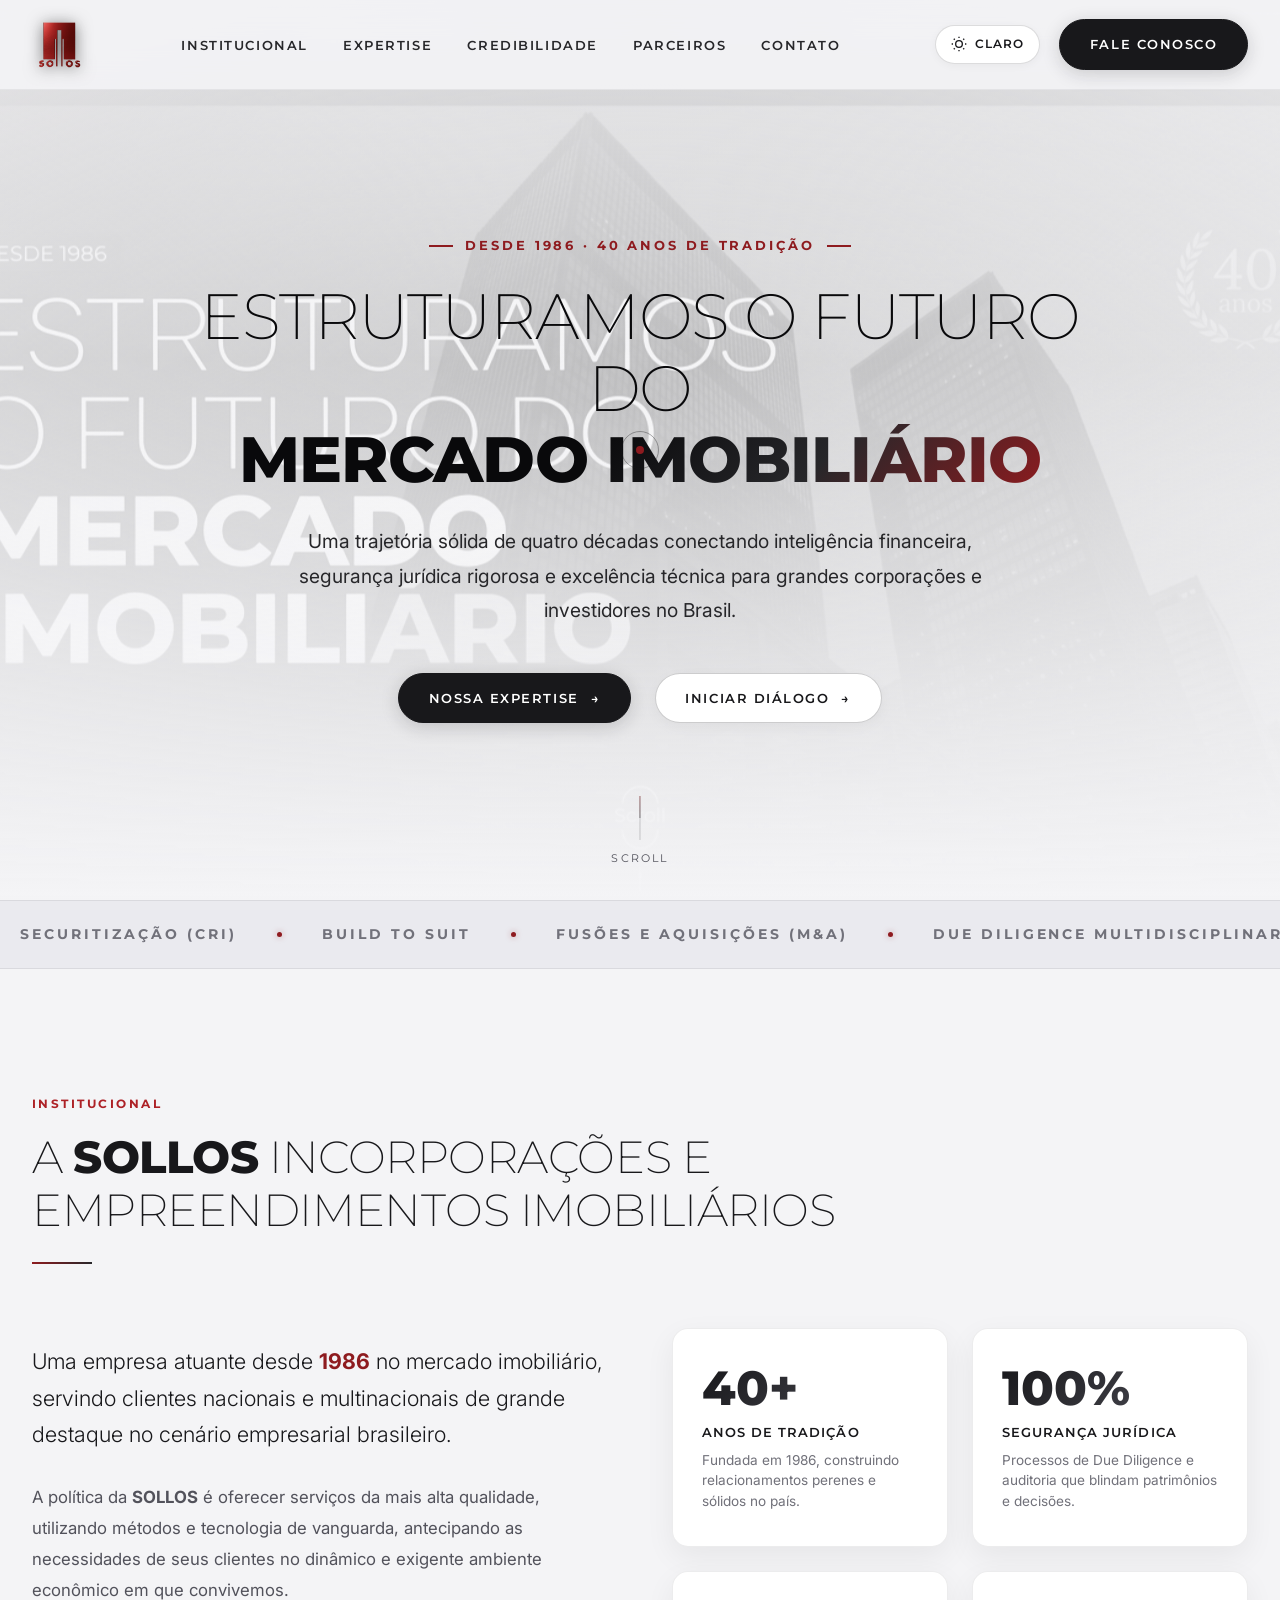
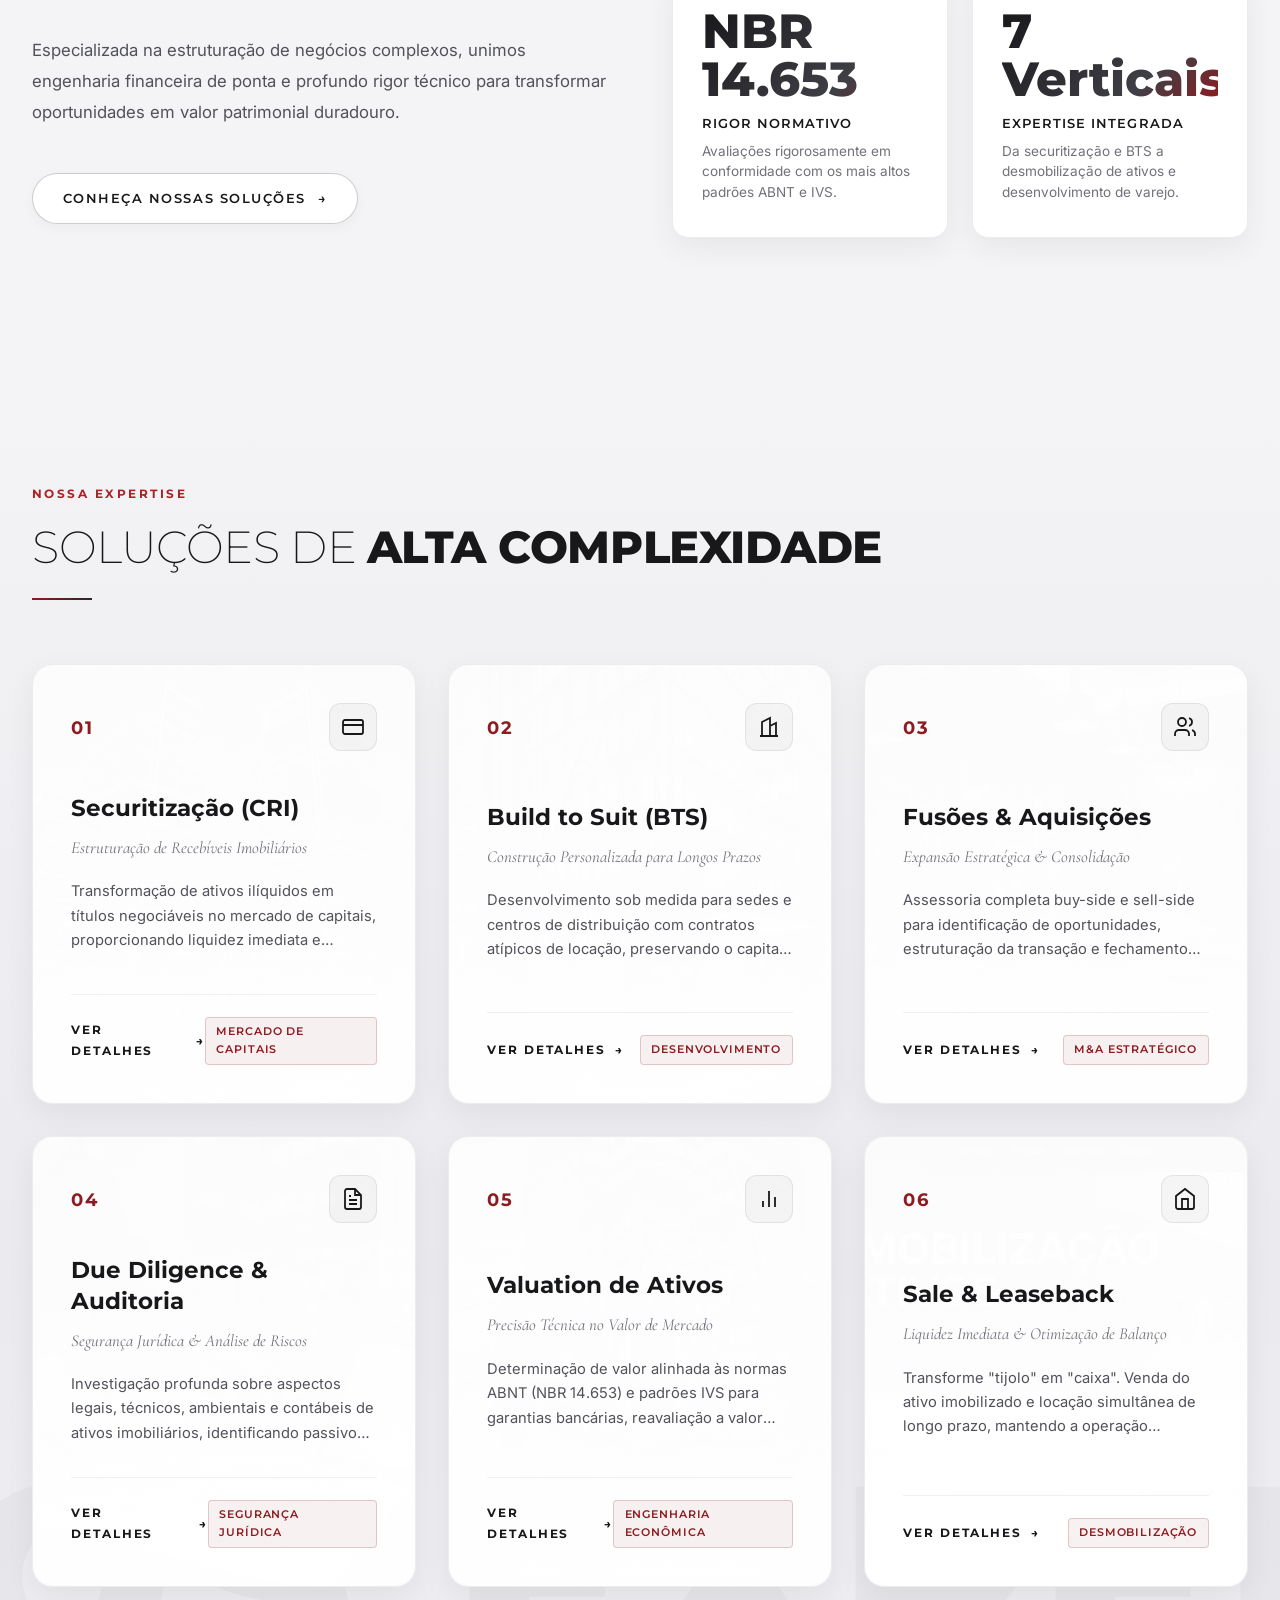
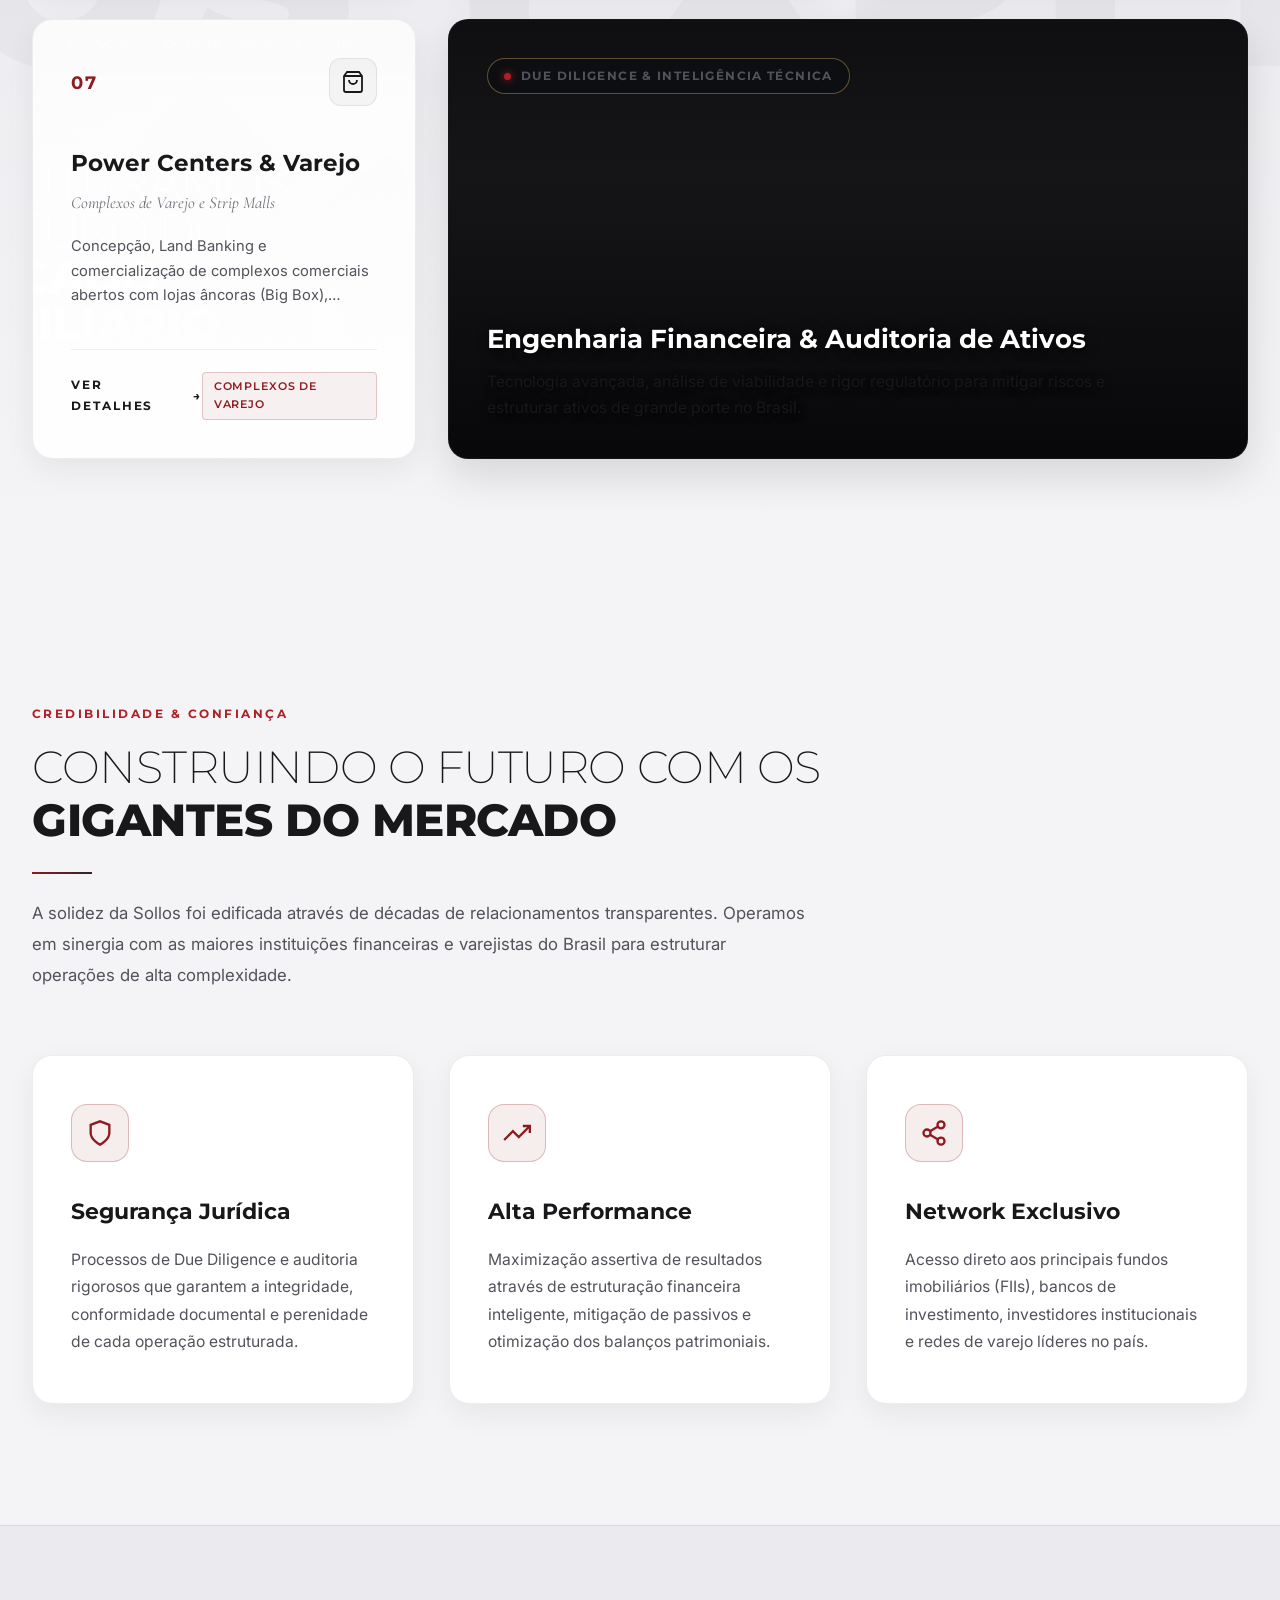
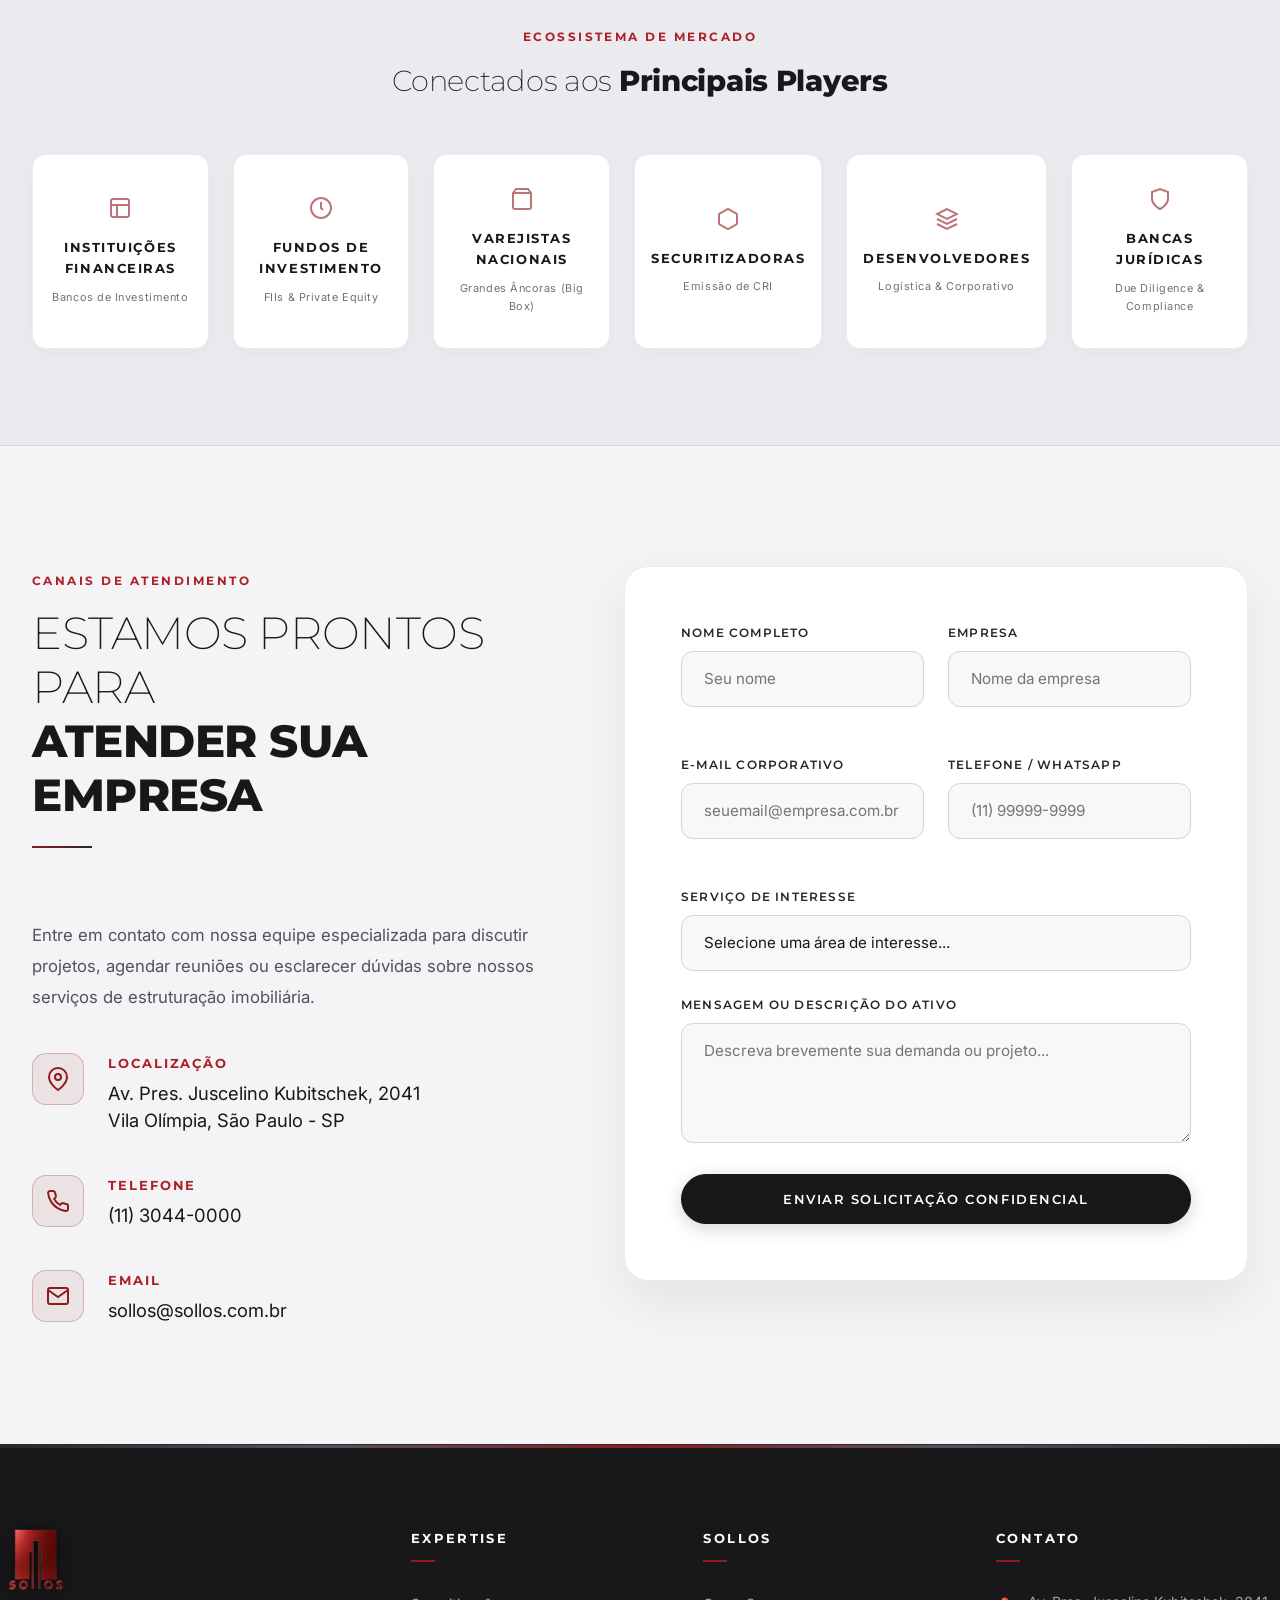
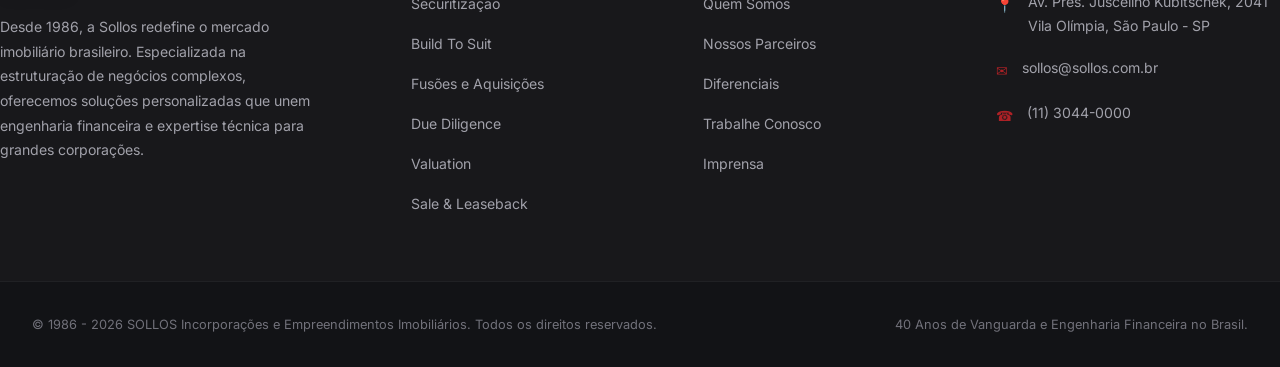
==== commit 4c0c9e26: "feat: implementa tema claro em tons de cinza, alternador de tema e hero em alto destaque" ====
--- a/index.html
+++ b/index.html
@@ -1,5 +1,5 @@
 <!DOCTYPE html>
-<html lang="pt-BR">
+<html lang="pt-BR" data-theme="light">
 <head>
   <meta charset="UTF-8">
   <meta name="viewport" content="width=device-width, initial-scale=1.0">
@@ -18,10 +18,20 @@
   <!-- Favicon -->
   <link rel="icon" type="image/png" href="./SOLLOS 3D (1).png">
   
+  <!-- Inicializador Rápido de Tema (Padrão: Claro) -->
+  <script>
+    (function() {
+      var savedTheme = localStorage.getItem('sollos-theme') || 'light';
+      document.documentElement.setAttribute('data-theme', savedTheme);
+    })();
+  </script>
+
   <!-- Stylesheets -->
   <link rel="stylesheet" href="./css/styles.css">
   <link rel="stylesheet" href="./css/animations.css">
+  <link rel="stylesheet" href="./css/theme.css">
 </head>
+
 <body>
 
   <!-- ========================================================================
@@ -70,8 +80,18 @@
         </ul>
       </nav>
 
-      <!-- Botão Magnético Header -->
+      <!-- Ações do Header: Toggle de Tema + Botão de Contato -->
       <div class="header-actions">
+        <button class="theme-toggle-btn" id="themeToggleBtn" aria-label="Alternar tema de cores" title="Alternar entre tema Claro e Escuro">
+          <span class="theme-toggle-icon icon-sun" aria-hidden="true">
+            <svg viewBox="0 0 24 24"><circle cx="12" cy="12" r="5"/><line x1="12" y1="1" x2="12" y2="3"/><line x1="12" y1="21" x2="12" y2="23"/><line x1="4.22" y1="4.22" x2="5.64" y2="5.64"/><line x1="18.36" y1="18.36" x2="19.78" y2="19.78"/><line x1="1" y1="12" x2="3" y2="12"/><line x1="21" y1="12" x2="23" y2="12"/><line x1="4.22" y1="19.78" x2="5.64" y2="18.36"/><line x1="18.36" y1="5.64" x2="19.78" y2="4.22"/></svg>
+          </span>
+          <span class="theme-toggle-icon icon-moon" aria-hidden="true">
+            <svg viewBox="0 0 24 24"><path d="M21 12.79A9 9 0 1 1 11.21 3 7 7 0 0 0 21 12.79z"/></svg>
+          </span>
+          <span class="theme-toggle-label"></span>
+        </button>
+
         <div class="magnetic-btn-wrap" data-magnetic-strength="0.3">
           <a href="#contato" class="btn-magnetic btn-primary">
             <span>Fale Conosco</span>
@@ -85,6 +105,7 @@
           <span></span>
         </button>
       </div>
+
     </div>
   </header>
 
--- a/css/theme.css
+++ b/css/theme.css
@@ -0,0 +1,734 @@
+/* ==========================================================================
+   SOLLOS 40 ANOS - THEME ENGINE (LIGHT & DARK DUAL THEME)
+   Padrão: Tema Claro "Graphite Light" com Tons de Cinza, Acentos de Vermelho Nobre
+   e Fechamento com Rodapé Grafite Escuro (#18181B)
+   ========================================================================== */
+
+/* --------------------------------------------------------------------------
+   1. VARIÁVEIS DE TEMA (DEFAULT LIGHT & [data-theme="light"])
+   -------------------------------------------------------------------------- */
+:root,
+[data-theme="light"] {
+  /* Fundo e Superfícies em Tons de Cinza Arquitetônicos */
+  --bg-deep: #F4F4F6;
+  --bg-surface: #EAEAEF;
+  --bg-card: #FFFFFF;
+  --bg-card-hover: #FAFAFB;
+  --bg-glass: rgba(255, 255, 255, 0.88);
+
+  /* Identidade da Marca: Vermelho Nobre Pontual */
+  --crimson: #8E1B1F;
+  --crimson-bright: #ad2126;
+  --crimson-glow: rgba(142, 27, 31, 0.2);
+  --crimson-subtle: rgba(142, 27, 31, 0.08);
+
+  /* Acentos de Aço e Grafite (Substitutos da escala dourada no tema claro) */
+  --gold: #27272A;
+  --gold-light: #52525B;
+  --gold-dark: #18181B;
+  --gold-gradient: linear-gradient(135deg, #18181B 0%, #3F3F46 50%, #71717A 100%);
+  --gold-glow: rgba(24, 24, 27, 0.08);
+
+  /* Textos de Alta Legibilidade e Conforto Visual */
+  --text-pure: #09090B;
+  --text-primary: #18181B;
+  --text-secondary: #52525B;
+  --text-muted: #71717A;
+  --text-dark: #09090B;
+
+  /* Bordas e Réguas Finas */
+  --border-subtle: rgba(24, 24, 27, 0.09);
+  --border-gold: rgba(24, 24, 27, 0.18);
+  --border-crimson: rgba(142, 27, 31, 0.35);
+
+  /* Sombras Delicadas em Fundo Claro */
+  --shadow-card: 0 10px 30px rgba(0, 0, 0, 0.06);
+  --shadow-hover: 0 18px 45px rgba(0, 0, 0, 0.1);
+
+  /* Hero Vídeo P&B e Overlays */
+  --hero-video-filter: grayscale(100%) contrast(1.1) brightness(0.92);
+  --hero-gold-text: linear-gradient(135deg, #FFFFFF 0%, #E4E4E7 50%, #A1A1AA 100%);
+}
+
+/* --------------------------------------------------------------------------
+   2. VARIÁVEIS DE TEMA ESCURO ([data-theme="dark"])
+   -------------------------------------------------------------------------- */
+[data-theme="dark"] {
+  --bg-deep: #060607;
+  --bg-surface: #0c0d0e;
+  --bg-card: rgba(18, 19, 22, 0.72);
+  --bg-card-hover: rgba(26, 28, 33, 0.9);
+  --bg-glass: rgba(14, 15, 18, 0.65);
+
+  --crimson: #8E1B1F;
+  --crimson-bright: #ad2126;
+  --crimson-glow: rgba(142, 27, 31, 0.35);
+  --crimson-subtle: rgba(142, 27, 31, 0.12);
+
+  --gold: #C6A15B;
+  --gold-light: #E7CF9B;
+  --gold-dark: #917032;
+  --gold-gradient: linear-gradient(135deg, #E7CF9B 0%, #C6A15B 50%, #917032 100%);
+  --gold-glow: rgba(198, 161, 91, 0.25);
+
+  --text-pure: #FFFFFF;
+  --text-primary: #F2F2F4;
+  --text-secondary: #9B9DA5;
+  --text-muted: #5C5E67;
+  --text-dark: #121316;
+
+  --border-subtle: rgba(255, 255, 255, 0.08);
+  --border-gold: rgba(198, 161, 91, 0.3);
+  --border-crimson: rgba(142, 27, 31, 0.4);
+
+  --shadow-card: 0 20px 50px rgba(0, 0, 0, 0.6);
+  --shadow-hover: 0 25px 60px rgba(0, 0, 0, 0.7);
+
+  --hero-video-filter: contrast(1.08) brightness(0.95);
+  --hero-gold-text: var(--gold-gradient);
+}
+
+/* Transição global suave de temas */
+body, 
+.site-header, 
+.service-card, 
+.pillar-card, 
+.parceiro-badge, 
+.highlight-box, 
+.contato-form-card, 
+.service-modal-dialog {
+  transition: background-color 0.35s ease, border-color 0.35s ease, box-shadow 0.35s ease, color 0.35s ease;
+}
+
+/* --------------------------------------------------------------------------
+   3. BOTÃO DE ALTERNÂNCIA DE TEMA (HEADER THEME TOGGLE)
+   -------------------------------------------------------------------------- */
+.theme-toggle-btn {
+  display: inline-flex;
+  align-items: center;
+  justify-content: center;
+  gap: 0.5rem;
+  padding: 0.55rem 0.95rem;
+  border-radius: 999px;
+  border: 1px solid var(--border-subtle);
+  background: var(--bg-card);
+  color: var(--text-primary);
+  font-family: var(--font-heading);
+  font-size: 0.72rem;
+  font-weight: 600;
+  letter-spacing: 0.08em;
+  text-transform: uppercase;
+  cursor: pointer;
+  transition: all 0.25s var(--ease-out-expo);
+  box-shadow: 0 2px 10px rgba(0, 0, 0, 0.04);
+  user-select: none;
+}
+
+.theme-toggle-btn:hover {
+  transform: translateY(-2px);
+  border-color: var(--crimson);
+  color: var(--crimson);
+  box-shadow: 0 4px 18px rgba(142, 27, 31, 0.15);
+}
+
+.theme-toggle-icon {
+  display: flex;
+  align-items: center;
+  justify-content: center;
+  width: 16px;
+  height: 16px;
+}
+
+.theme-toggle-icon svg {
+  width: 100%;
+  height: 100%;
+  stroke: currentColor;
+  fill: none;
+  stroke-width: 2;
+  transition: transform 0.4s var(--ease-out-expo);
+}
+
+.theme-toggle-btn:hover .theme-toggle-icon svg {
+  transform: rotate(25deg);
+}
+
+/* Visibilidade alternada dos ícones de Sol e Lua */
+[data-theme="dark"] .icon-sun {
+  display: none !important;
+}
+[data-theme="dark"] .icon-moon {
+  display: inline-flex !important;
+}
+
+:root:not([data-theme="dark"]) .icon-sun,
+[data-theme="light"] .icon-sun {
+  display: inline-flex !important;
+}
+:root:not([data-theme="dark"]) .icon-moon,
+[data-theme="light"] .icon-moon {
+  display: none !important;
+}
+
+/* Texto descritivo do tema */
+.theme-toggle-label::after {
+  content: 'Claro';
+}
+[data-theme="dark"] .theme-toggle-label::after {
+  content: 'Escuro';
+}
+
+@media (max-width: 768px) {
+  .theme-toggle-label {
+    display: none;
+  }
+  .theme-toggle-btn {
+    padding: 0.5rem;
+    width: 38px;
+    height: 38px;
+  }
+}
+
+/* --------------------------------------------------------------------------
+   4. ESTILOS DO TEMA CLARO (ESPECIFICIDADES WCAG & DESIGN EDITORIAL)
+   -------------------------------------------------------------------------- */
+:root:not([data-theme="dark"]),
+[data-theme="light"] {
+
+  /* Cursor customizado no tema claro */
+  .custom-cursor {
+    background: var(--crimson);
+  }
+  .custom-cursor-follower {
+    border-color: rgba(24, 24, 27, 0.35);
+  }
+  .custom-cursor-follower.hovered {
+    border-color: var(--crimson);
+    background: rgba(142, 27, 31, 0.06);
+  }
+  .mouse-spotlight {
+    background: radial-gradient(circle, rgba(142, 27, 31, 0.04) 0%, rgba(24, 24, 27, 0.02) 40%, transparent 70%);
+  }
+
+  /* Preloader no tema claro */
+  .preloader {
+    background: #F4F4F6;
+  }
+  .preloader-counter {
+    color: #18181B;
+  }
+  .preloader-counter .year-highlight {
+    color: var(--crimson);
+  }
+  .preloader-bar-wrap {
+    background: rgba(24, 24, 27, 0.1);
+  }
+  .preloader-bar {
+    background: linear-gradient(90deg, #18181B 0%, var(--crimson) 100%);
+  }
+  .preloader-subtitle {
+    color: #71717A;
+  }
+
+  /* Header Consistente no Tema Claro (Topo e Scroll sem saltos de cor) */
+  .site-header {
+    background-color: rgba(244, 244, 246, 0.88);
+    backdrop-filter: blur(16px);
+    -webkit-backdrop-filter: blur(16px);
+    border-bottom: 1px solid rgba(24, 24, 27, 0.06);
+    transition: background-color 0.4s var(--ease-out-expo), border-color 0.4s ease, height 0.4s ease, box-shadow 0.4s ease;
+  }
+  .site-header.scrolled {
+    background-color: rgba(255, 255, 255, 0.95);
+    border-bottom: 1px solid rgba(24, 24, 27, 0.09);
+    box-shadow: 0 4px 25px rgba(0, 0, 0, 0.05);
+    height: 76px;
+  }
+  .nav-link {
+    color: #27272A;
+    font-weight: 600;
+  }
+  .nav-link:hover, .nav-link.active {
+    color: #09090B;
+  }
+  .nav-link::after {
+    background: linear-gradient(90deg, var(--crimson), #18181B);
+  }
+  .mobile-toggle span {
+    background: #18181B;
+  }
+  .nav-menu {
+    background: transparent !important;
+  }
+
+  @media (max-width: 768px) {
+    .nav-menu {
+      background: #FFFFFF !important;
+    }
+  }
+
+  /* Botões no Tema Claro (consistentes no header e em todas as seções) */
+  .theme-toggle-btn {
+    background: #FFFFFF;
+    border: 1px solid rgba(24, 24, 27, 0.15);
+    color: #18181B;
+    box-shadow: 0 2px 8px rgba(0, 0, 0, 0.04);
+  }
+  .theme-toggle-btn:hover {
+    border-color: var(--crimson);
+    color: var(--crimson);
+    box-shadow: 0 4px 16px rgba(142, 27, 31, 0.15);
+  }
+
+  .btn-primary {
+    background: #18181B;
+    color: #FFFFFF;
+    border: 1px solid #18181B;
+    box-shadow: 0 4px 18px rgba(24, 24, 27, 0.18);
+  }
+  .btn-primary:hover {
+    background: var(--crimson);
+    border-color: var(--crimson);
+    box-shadow: 0 6px 24px rgba(142, 27, 31, 0.35);
+  }
+  .btn-outline-gold {
+    background: #FFFFFF;
+    color: #18181B;
+    border: 1px solid rgba(24, 24, 27, 0.22);
+    box-shadow: 0 4px 14px rgba(0, 0, 0, 0.04);
+  }
+  .btn-outline-gold:hover {
+    background: #18181B;
+    color: #FFFFFF;
+    border-color: #18181B;
+    box-shadow: 0 4px 18px rgba(24, 24, 27, 0.15);
+  }
+
+  /* Hero Section: Vídeo Claro / Luminoso no fundo e Overlay Suave (+5% visibilidade adicional = 0.42) */
+  .hero-section {
+    background-color: #F4F4F6 !important;
+  }
+  .hero-video-bg {
+    filter: grayscale(100%) brightness(1.18) contrast(0.92) !important;
+    opacity: 0.42 !important;
+  }
+  .hero-overlay {
+    background: 
+      radial-gradient(ellipse at 50% 45%, rgba(244, 244, 246, 0.3) 0%, rgba(244, 244, 246, 0.72) 100%),
+      linear-gradient(180deg, rgba(244, 244, 246, 0.5) 0%, rgba(244, 244, 246, 0.14) 40%, rgba(244, 244, 246, 0.72) 80%, #F4F4F6 100%) !important;
+  }
+
+
+
+  /* Texto à Frente do Hero em PRETO / Grafite Profundo de Alto Destaque */
+  .hero-title,
+  .hero-title .text-reveal-line-inner,
+  .hero-title .bold-part {
+    color: #09090B !important;
+    text-shadow: none !important;
+  }
+  .hero-title .gold-part {
+    background: linear-gradient(135deg, #09090B 0%, #27272A 50%, var(--crimson) 100%) !important;
+    -webkit-background-clip: text !important;
+    -webkit-text-fill-color: transparent !important;
+    color: #09090B !important;
+    text-shadow: none !important;
+  }
+
+  .hero-eyebrow {
+    color: var(--crimson) !important;
+  }
+  .hero-eyebrow::before,
+  .hero-eyebrow::after {
+    background: var(--crimson) !important;
+  }
+
+  .hero-description {
+    color: #27272A !important;
+    text-shadow: none !important;
+    font-weight: 400 !important;
+  }
+
+  /* Indicador de Scroll do Hero */
+  .hero-scroll-indicator {
+    color: #52525B !important;
+  }
+  .hero-scroll-indicator:hover {
+    color: #09090B !important;
+  }
+  .scroll-line {
+    background: rgba(24, 24, 27, 0.2) !important;
+  }
+  .scroll-line::after {
+    background: linear-gradient(180deg, var(--crimson), #18181B) !important;
+  }
+
+
+  /* Ticker Marquee */
+  .ticker-section {
+    background: #EAEAEF;
+    border-top: 1px solid rgba(24, 24, 27, 0.08);
+    border-bottom: 1px solid rgba(24, 24, 27, 0.08);
+  }
+  .ticker-item {
+    color: #71717A;
+  }
+  .ticker-item:hover {
+    color: #18181B;
+  }
+  .ticker-item .bullet {
+    background: var(--crimson);
+    box-shadow: 0 0 6px rgba(142, 27, 31, 0.4);
+  }
+
+  /* Institucional */
+  .section-title {
+    color: #18181B;
+  }
+  .lead-paragraph {
+    color: #18181B;
+  }
+  .lead-paragraph strong {
+    color: var(--crimson);
+  }
+  .body-paragraph {
+    color: #52525B;
+  }
+  .highlight-box {
+    background: #FFFFFF;
+    border: 1px solid rgba(24, 24, 27, 0.08);
+    box-shadow: var(--shadow-card);
+  }
+  .highlight-box:hover {
+    border-color: rgba(142, 27, 31, 0.35);
+    box-shadow: var(--shadow-hover);
+  }
+  .highlight-number {
+    background: linear-gradient(135deg, #18181B 0%, #3F3F46 70%, var(--crimson) 100%);
+    -webkit-background-clip: text;
+    -webkit-text-fill-color: transparent;
+  }
+  .highlight-label {
+    color: #18181B;
+  }
+  .highlight-desc {
+    color: #71717A;
+  }
+
+  /* Expertise & Cards de Serviço */
+  .expertise-section {
+    background: linear-gradient(180deg, #F4F4F6 0%, #EAEAEF 50%, #F4F4F6 100%);
+  }
+  .expertise-bg-text {
+    color: rgba(24, 24, 27, 0.03);
+  }
+  .service-card {
+    background: #FFFFFF;
+    border: 1px solid rgba(24, 24, 27, 0.08);
+    box-shadow: var(--shadow-card);
+  }
+  .service-card:hover {
+    border-color: rgba(142, 27, 31, 0.4);
+    box-shadow: var(--shadow-hover);
+  }
+  .service-card-img {
+    opacity: 0.12;
+    filter: grayscale(100%) brightness(0.8);
+  }
+  .service-card:hover .service-card-img {
+    opacity: 0.22;
+    filter: grayscale(40%) brightness(0.9);
+  }
+  .service-card-overlay {
+    background: linear-gradient(180deg, rgba(255, 255, 255, 0.88) 0%, rgba(255, 255, 255, 0.98) 100%);
+  }
+  .service-card:hover .service-card-overlay {
+    background: linear-gradient(180deg, rgba(255, 255, 255, 0.8) 0%, rgba(255, 255, 255, 0.95) 100%);
+  }
+  .service-index {
+    color: var(--crimson);
+  }
+  .service-icon-wrap {
+    background: rgba(24, 24, 27, 0.04);
+    border: 1px solid rgba(24, 24, 27, 0.08);
+    color: #18181B;
+  }
+  .service-card:hover .service-icon-wrap {
+    background: rgba(142, 27, 31, 0.1);
+    border-color: var(--crimson);
+    color: var(--crimson);
+  }
+  .service-title {
+    color: #18181B;
+  }
+  .service-card:hover .service-title {
+    color: var(--crimson);
+  }
+  .service-subtitle {
+    color: #71717A;
+  }
+  .service-summary {
+    color: #52525B;
+  }
+  .service-explore-link {
+    color: #18181B;
+  }
+  .service-card:hover .service-explore-link {
+    color: var(--crimson);
+  }
+  .service-tag {
+    background: rgba(142, 27, 31, 0.06);
+    color: var(--crimson);
+    border: 1px solid rgba(142, 27, 31, 0.2);
+  }
+  .service-card-footer {
+    border-top: 1px solid rgba(24, 24, 27, 0.06);
+  }
+
+  /* Card Showcase de Vídeo */
+  .service-video-showcase {
+    background: #18181B;
+    border: 1px solid rgba(24, 24, 27, 0.15);
+    box-shadow: 0 16px 40px rgba(0, 0, 0, 0.12);
+  }
+  .service-video-element {
+    filter: grayscale(80%) contrast(1.1);
+  }
+
+  /* Credibilidade & Pilares */
+  .credibilidade-section {
+    background: #F4F4F6;
+  }
+  .pillar-card {
+    background: #FFFFFF;
+    border: 1px solid rgba(24, 24, 27, 0.08);
+    box-shadow: var(--shadow-card);
+  }
+  .pillar-card:hover {
+    border-color: rgba(142, 27, 31, 0.35);
+    box-shadow: var(--shadow-hover);
+  }
+  .pillar-icon-box {
+    background: rgba(142, 27, 31, 0.08);
+    border: 1px solid rgba(142, 27, 31, 0.25);
+    color: var(--crimson);
+  }
+  .pillar-card:hover .pillar-icon-box {
+    background: var(--crimson);
+    color: #FFFFFF;
+  }
+  .pillar-title {
+    color: #18181B;
+  }
+  .pillar-desc {
+    color: #52525B;
+  }
+
+  /* Parceiros & Ecossistema */
+  .parceiros-section {
+    background: #EAEAEF;
+    border-top: 1px solid rgba(24, 24, 27, 0.08);
+    border-bottom: 1px solid rgba(24, 24, 27, 0.08);
+  }
+  .parceiro-badge {
+    background: #FFFFFF;
+    border: 1px solid rgba(24, 24, 27, 0.08);
+    box-shadow: 0 4px 16px rgba(0, 0, 0, 0.03);
+  }
+  .parceiro-badge:hover {
+    border-color: rgba(142, 27, 31, 0.3);
+    background: #FFFFFF;
+    transform: translateY(-4px);
+    box-shadow: 0 10px 24px rgba(0, 0, 0, 0.08);
+  }
+  .parceiro-name {
+    color: #18181B;
+  }
+  .parceiro-type {
+    color: #71717A;
+  }
+  .parceiro-icon {
+    color: var(--crimson);
+  }
+
+  /* Contato & Formulário */
+  .contato-section {
+    background: #F4F4F6;
+  }
+  .contato-icon {
+    background: rgba(142, 27, 31, 0.08);
+    border: 1px solid rgba(142, 27, 31, 0.25);
+    color: var(--crimson);
+  }
+  .contato-text p, .contato-text a {
+    color: #18181B;
+  }
+  .contato-text a:hover {
+    color: var(--crimson);
+  }
+  .contato-form-card {
+    background: #FFFFFF;
+    border: 1px solid rgba(24, 24, 27, 0.08);
+    box-shadow: 0 20px 50px rgba(0, 0, 0, 0.07);
+  }
+  .form-label {
+    color: #27272A;
+  }
+  .form-input, .form-select, .form-textarea {
+    background: #F8F8FA;
+    border: 1px solid #D4D4D8;
+    color: #18181B;
+  }
+  .form-input:focus, .form-select:focus, .form-textarea:focus {
+    background: #FFFFFF;
+    border-color: #18181B;
+    box-shadow: 0 0 16px rgba(24, 24, 27, 0.08);
+  }
+  .form-select option {
+    background: #FFFFFF;
+    color: #18181B;
+  }
+
+  /* Modal de Serviço */
+  .service-modal {
+    background: rgba(24, 24, 27, 0.65);
+  }
+  .service-modal-dialog {
+    background: #FFFFFF;
+    border: 1px solid rgba(24, 24, 27, 0.12);
+    box-shadow: 0 35px 80px rgba(0, 0, 0, 0.25);
+  }
+  .service-modal-hero-overlay {
+    background: linear-gradient(180deg, rgba(255, 255, 255, 0.2) 0%, #FFFFFF 100%);
+  }
+  .service-modal-close {
+    background: rgba(24, 24, 27, 0.06);
+    border: 1px solid rgba(24, 24, 27, 0.1);
+    color: #18181B;
+  }
+  .service-modal-close:hover {
+    background: var(--crimson);
+    color: #FFFFFF;
+  }
+  .service-modal-title {
+    color: #18181B;
+  }
+  .service-modal-subtitle {
+    color: #52525B;
+  }
+  .service-modal-text {
+    color: #27272A;
+  }
+  .service-modal-benefits {
+    background: #F4F4F6;
+    border: 1px solid rgba(24, 24, 27, 0.08);
+  }
+  .service-modal-benefit-item {
+    color: #52525B;
+  }
+  .service-modal-cta-row {
+    border-top: 1px solid rgba(24, 24, 27, 0.08);
+  }
+}
+
+/* --------------------------------------------------------------------------
+   5. PÁGINAS DE SERVIÇO NO TEMA CLARO
+   -------------------------------------------------------------------------- */
+:root:not([data-theme="dark"]),
+[data-theme="light"] {
+  .service-page-header {
+    background: #EAEAEF;
+  }
+  .service-hero-title {
+    color: #18181B;
+  }
+  .service-hero-subtitle {
+    color: #52525B;
+  }
+  .service-content-section {
+    background: #F4F4F6;
+  }
+  .service-lead-text {
+    color: #18181B;
+    border-left-color: var(--crimson);
+  }
+  .service-body-text {
+    color: #3F3F46;
+  }
+  .service-advantage-item {
+    border-top: 1px solid rgba(24, 24, 27, 0.12);
+  }
+  .service-advantage-name {
+    color: #18181B;
+  }
+  .service-advantage-desc {
+    color: #52525B;
+  }
+  .service-sidebar-card {
+    background: #FFFFFF;
+    border: 1px solid rgba(24, 24, 27, 0.08);
+    box-shadow: var(--shadow-card);
+    color: #18181B;
+  }
+  .service-sidebar-title {
+    color: #18181B;
+  }
+  .service-sidebar-link {
+    color: #52525B;
+    border-bottom: 1px solid rgba(24, 24, 27, 0.06);
+  }
+  .service-sidebar-link:hover, .service-sidebar-link.active {
+    color: var(--crimson);
+  }
+}
+
+/* --------------------------------------------------------------------------
+   6. RODAPÉ GRAFITE ESCURO (#18181B) - FECHAMENTO DE PESO PARA AMBOS OS TEMAS
+   Conforme decisão expressa do usuário: "Grafite escuro #18181B para fechar a página com peso"
+   -------------------------------------------------------------------------- */
+.site-footer {
+  background: #18181B !important;
+  color: #F2F2F4 !important;
+  border-top: 1px solid rgba(255, 255, 255, 0.08);
+}
+
+.footer-accent-bar {
+  background: linear-gradient(90deg, 
+    #27272A 0%, 
+    #52525B 25%, 
+    #8E1B1F 50%, 
+    #52525B 75%, 
+    #27272A 100%
+  ) !important;
+  height: 3px !important;
+}
+
+.footer-col-title {
+  color: #FFFFFF !important;
+}
+
+.footer-col-title::after {
+  background: var(--crimson) !important;
+}
+
+.footer-bio {
+  color: #A1A1AA !important;
+}
+
+.footer-nav-link {
+  color: #A1A1AA !important;
+}
+
+.footer-nav-link:hover {
+  color: #FFFFFF !important;
+}
+
+.footer-contact-item {
+  color: #A1A1AA !important;
+}
+
+.footer-bottom {
+  background: #121316 !important;
+  border-top: 1px solid rgba(255, 255, 255, 0.06) !important;
+  color: #71717A !important;
+}
+
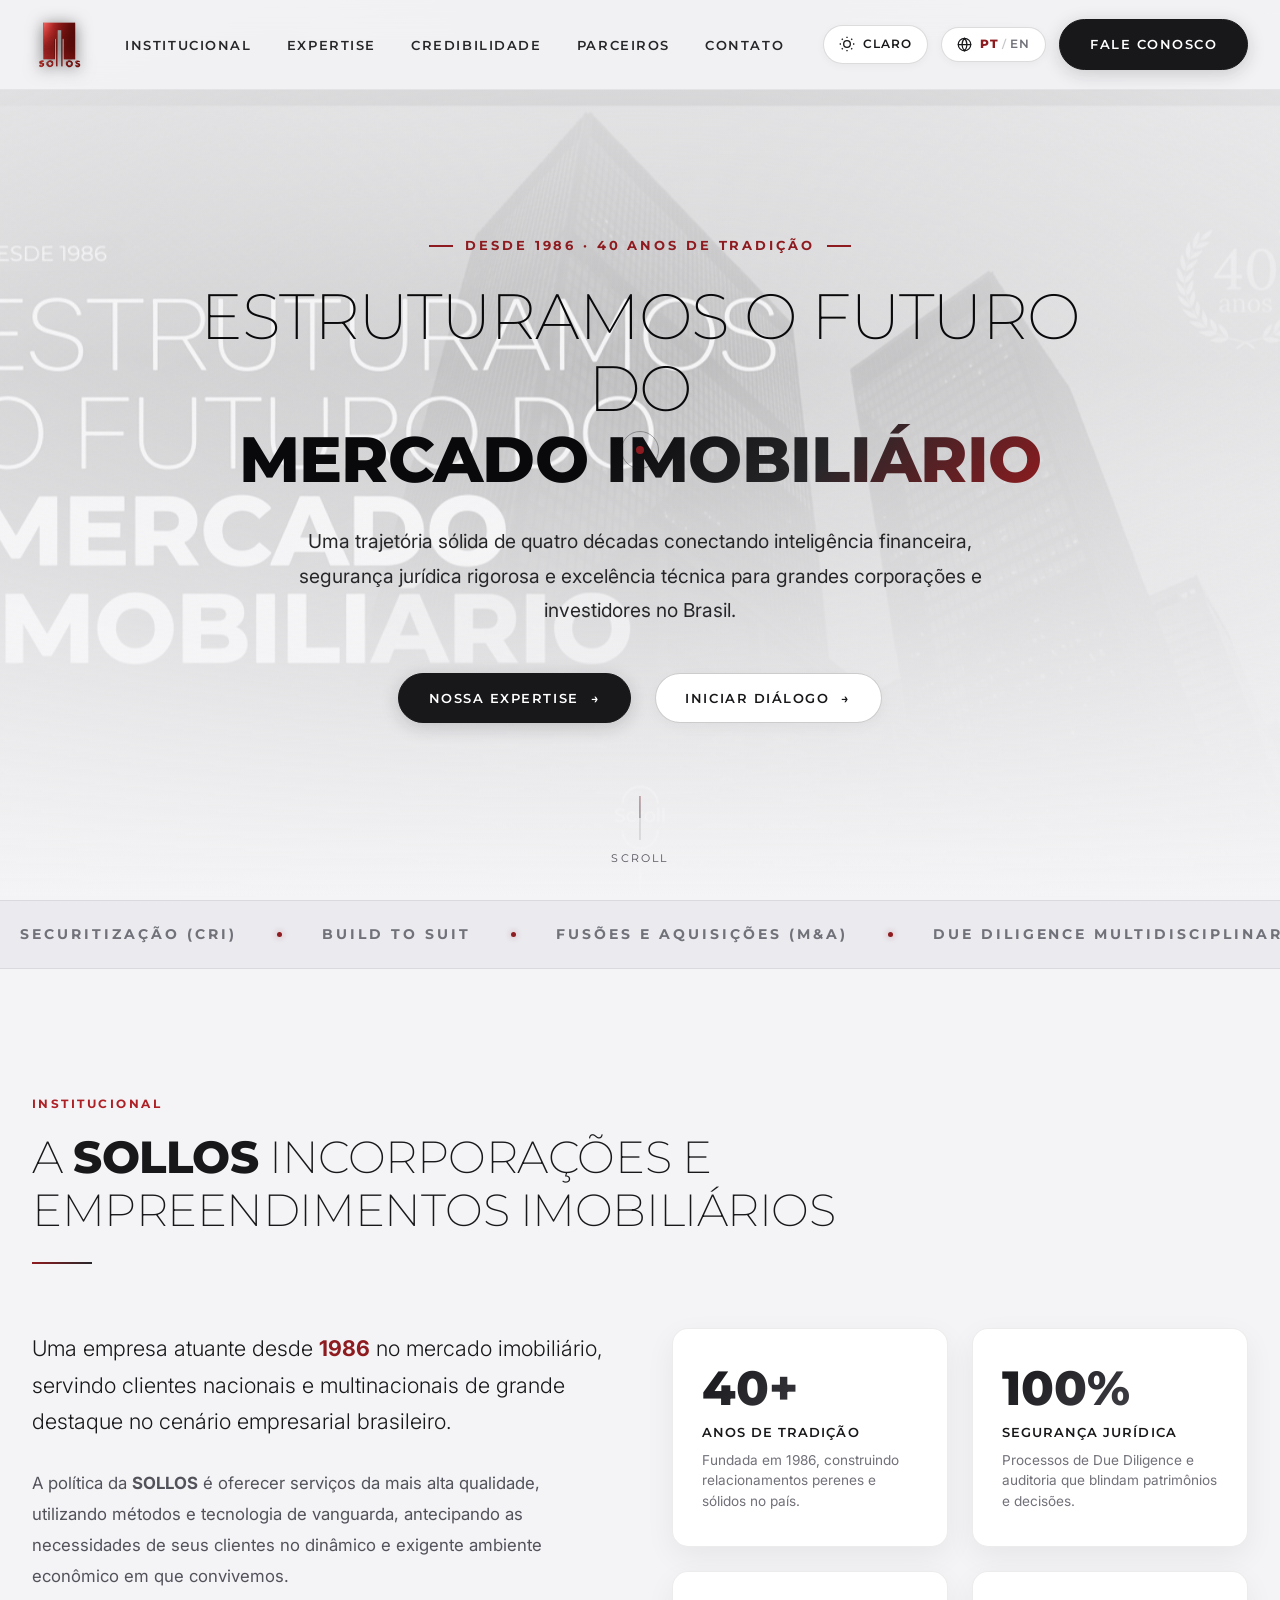
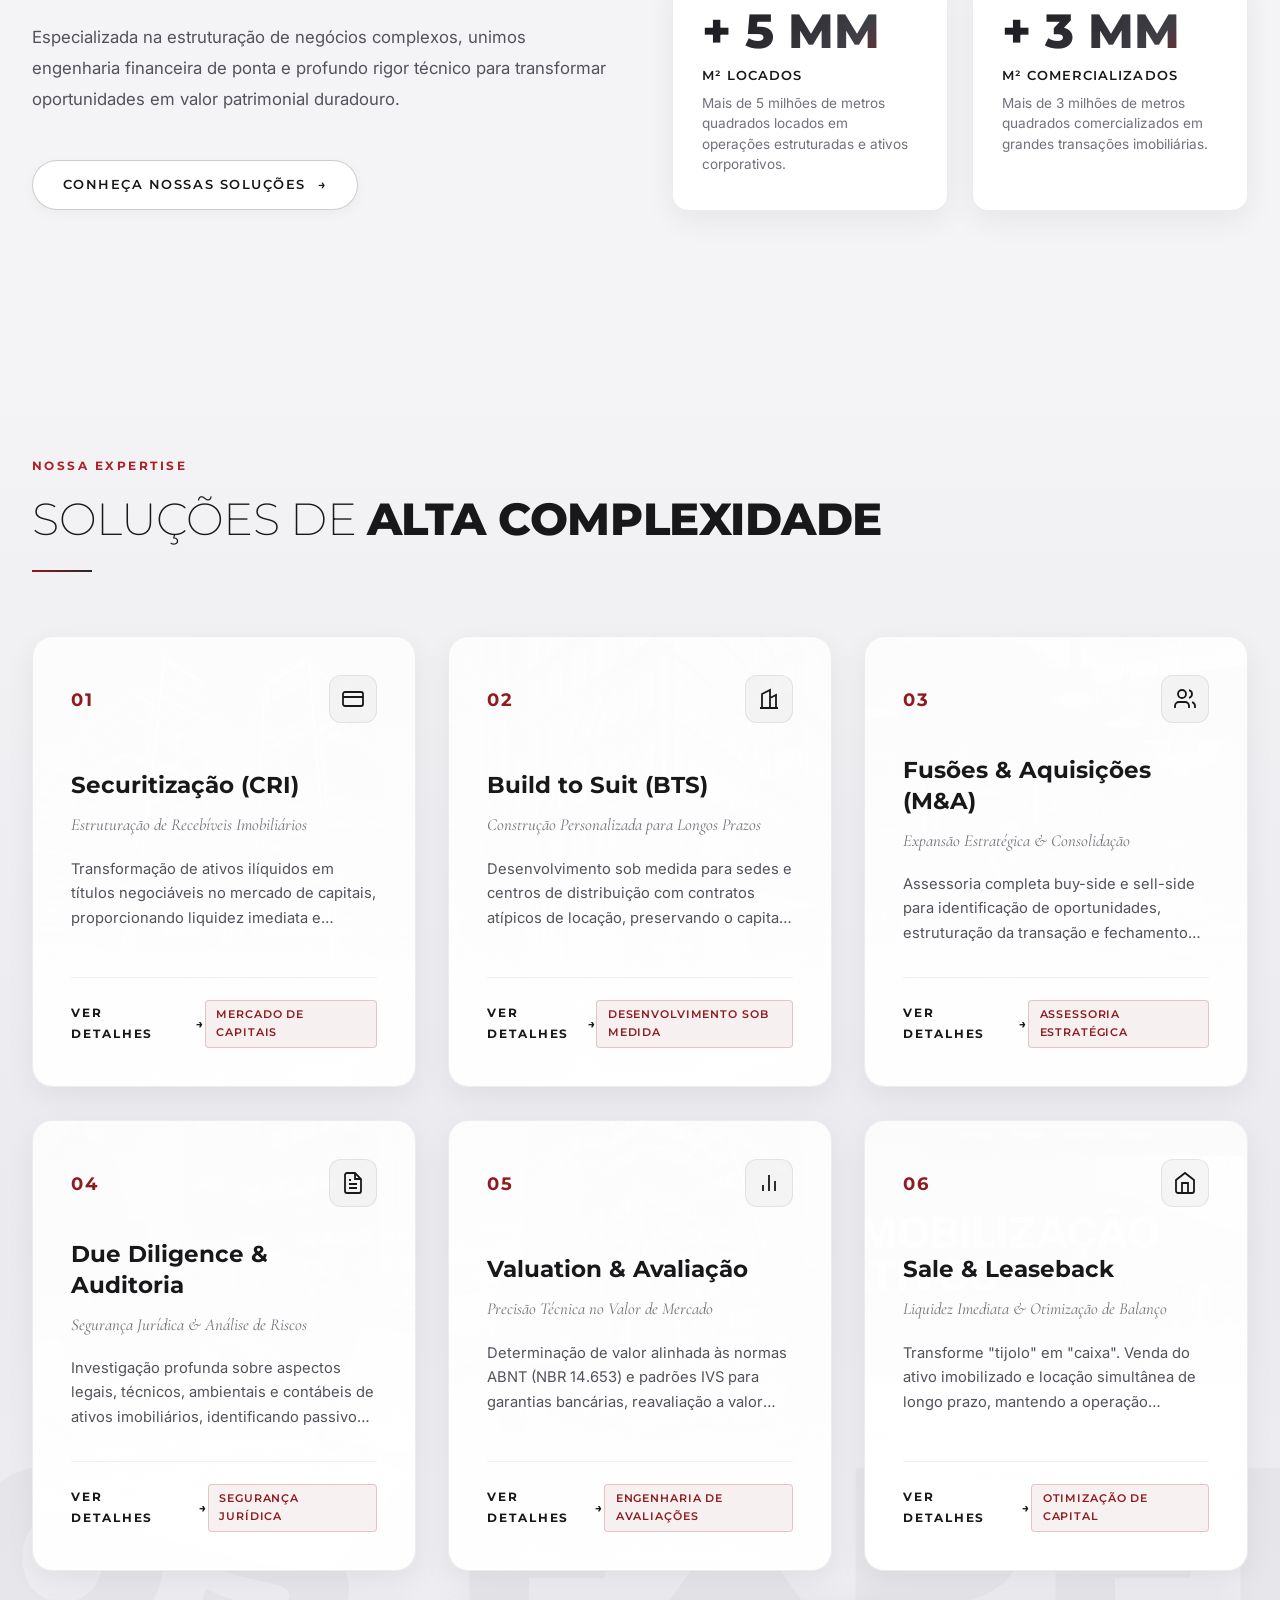
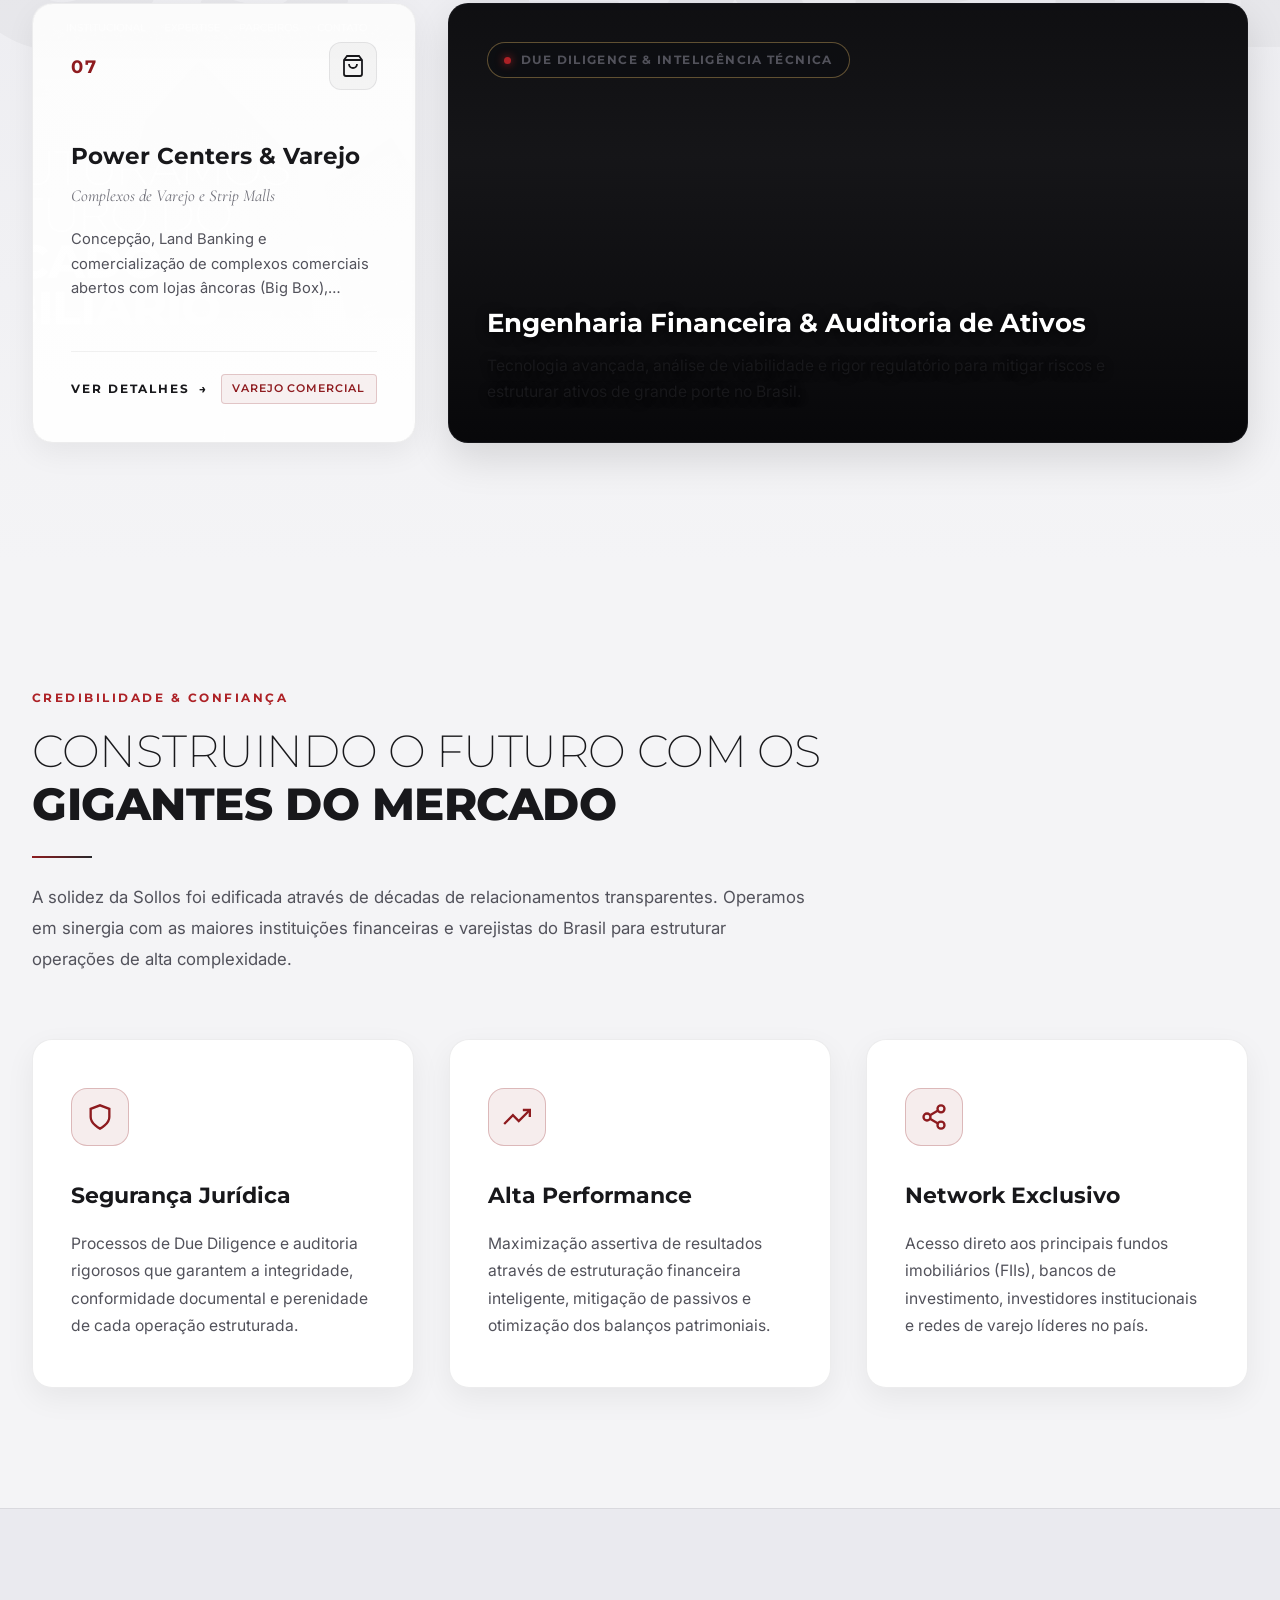
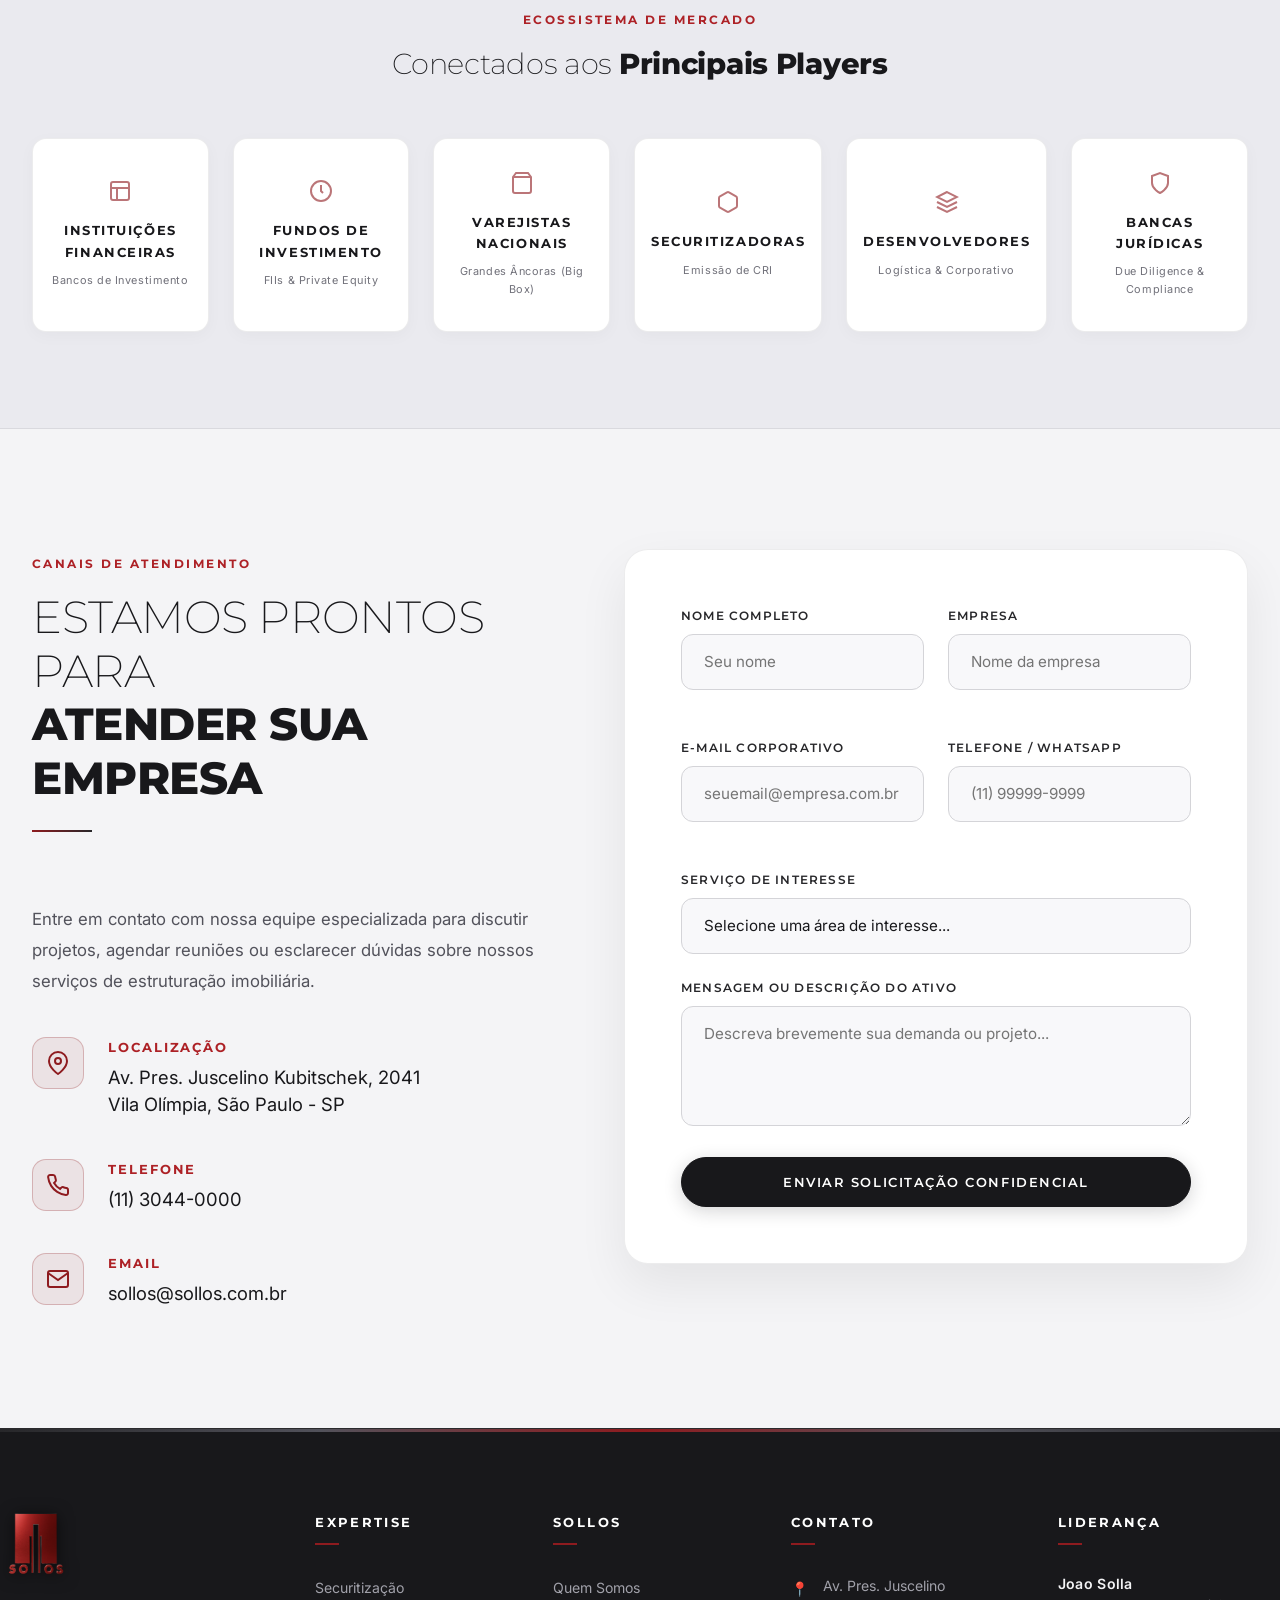
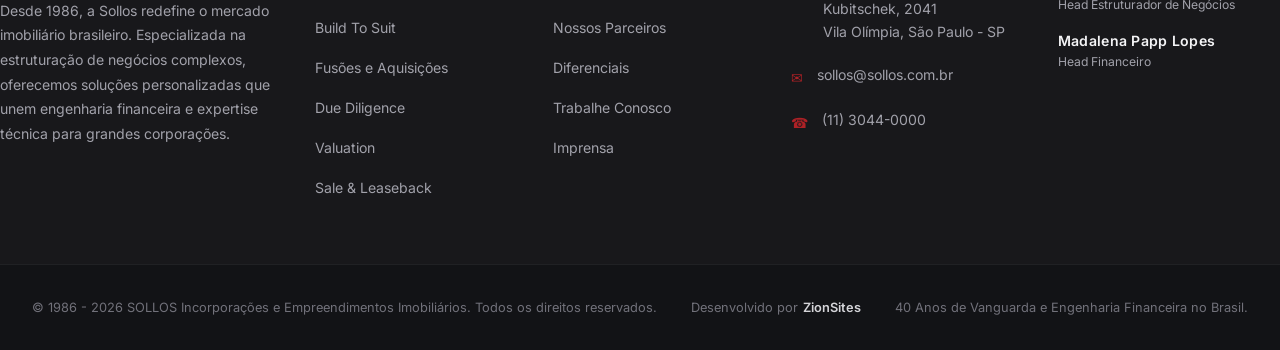
==== commit d03a0ebd: "feat: atualiza metricas m2 (+5MM / +3MM), coluna lideranca e creditos zionsites" ====
--- a/index.html
+++ b/index.html
@@ -23,6 +23,8 @@
     (function() {
       var savedTheme = localStorage.getItem('sollos-theme') || 'light';
       document.documentElement.setAttribute('data-theme', savedTheme);
+      var savedLang = localStorage.getItem('sollos-lang') || 'pt';
+      document.documentElement.setAttribute('lang', savedLang === 'pt' ? 'pt-BR' : 'en');
     })();
   </script>
 
@@ -57,7 +59,7 @@
     <div class="preloader-bar-wrap">
       <div class="preloader-bar" id="preloaderBar"></div>
     </div>
-    <div class="preloader-subtitle">40 Anos de Vanguarda Imobiliária</div>
+    <div class="preloader-subtitle" data-i18n="preloader_subtitle">40 Anos de Vanguarda Imobiliária</div>
   </div>
 
   <!-- ========================================================================
@@ -72,16 +74,17 @@
       <!-- Menu Principal -->
       <nav aria-label="Navegação Principal">
         <ul class="nav-menu">
-          <li><a href="#institucional" class="nav-link">Institucional</a></li>
-          <li><a href="#expertise" class="nav-link">Expertise</a></li>
-          <li><a href="#credibilidade" class="nav-link">Credibilidade</a></li>
-          <li><a href="#parceiros" class="nav-link">Parceiros</a></li>
-          <li><a href="#contato" class="nav-link">Contato</a></li>
+          <li><a href="#institucional" class="nav-link" data-i18n="nav_institucional">Institucional</a></li>
+          <li><a href="#expertise" class="nav-link" data-i18n="nav_expertise">Expertise</a></li>
+          <li><a href="#credibilidade" class="nav-link" data-i18n="nav_credibilidade">Credibilidade</a></li>
+          <li><a href="#parceiros" class="nav-link" data-i18n="nav_parceiros">Parceiros</a></li>
+          <li><a href="#contato" class="nav-link" data-i18n="nav_contato">Contato</a></li>
         </ul>
       </nav>
 
-      <!-- Ações do Header: Toggle de Tema + Botão de Contato -->
+      <!-- Ações do Header: Toggle de Tema + Seletor de Idioma + Botão de Contato -->
       <div class="header-actions">
+        <!-- Botão de Alternância de Tema (Claro / Escuro) -->
         <button class="theme-toggle-btn" id="themeToggleBtn" aria-label="Alternar tema de cores" title="Alternar entre tema Claro e Escuro">
           <span class="theme-toggle-icon icon-sun" aria-hidden="true">
             <svg viewBox="0 0 24 24"><circle cx="12" cy="12" r="5"/><line x1="12" y1="1" x2="12" y2="3"/><line x1="12" y1="21" x2="12" y2="23"/><line x1="4.22" y1="4.22" x2="5.64" y2="5.64"/><line x1="18.36" y1="18.36" x2="19.78" y2="19.78"/><line x1="1" y1="12" x2="3" y2="12"/><line x1="21" y1="12" x2="23" y2="12"/><line x1="4.22" y1="19.78" x2="5.64" y2="18.36"/><line x1="18.36" y1="5.64" x2="19.78" y2="4.22"/></svg>
@@ -92,9 +95,26 @@
           <span class="theme-toggle-label"></span>
         </button>
 
+        <!-- Botão de Alternância de Idioma (Português / Inglês) -->
+        <button class="lang-toggle-btn" id="langToggleBtn" aria-label="Alternar idioma para Inglês" title="Alternar idioma (Português / English)">
+          <span class="lang-globe-icon" aria-hidden="true">
+            <svg viewBox="0 0 24 24" width="16" height="16" fill="none" stroke="currentColor" stroke-width="2" stroke-linecap="round" stroke-linejoin="round">
+              <circle cx="12" cy="12" r="10"></circle>
+              <line x1="2" y1="12" x2="22" y2="12"></line>
+              <path d="M12 2a15.3 15.3 0 0 1 4 10 15.3 15.3 0 0 1-4 10 15.3 15.3 0 0 1-4-10 15.3 15.3 0 0 1 4-10z"></path>
+            </svg>
+          </span>
+          <span class="lang-text-wrap">
+            <span class="lang-pill active" id="langOptPt">PT</span>
+            <span class="lang-divider">/</span>
+            <span class="lang-pill" id="langOptEn">EN</span>
+          </span>
+        </button>
+
+        <!-- CTA Header -->
         <div class="magnetic-btn-wrap" data-magnetic-strength="0.3">
           <a href="#contato" class="btn-magnetic btn-primary">
-            <span>Fale Conosco</span>
+            <span data-i18n="btn_contact_header">Fale Conosco</span>
             <span class="btn-shine"></span>
           </a>
         </div>
@@ -127,28 +147,28 @@
         <!-- Texto & Revelação -->
         <div class="hero-text-col">
           <div class="hero-eyebrow">
-            <span>DESDE 1986 · 40 ANOS DE TRADIÇÃO</span>
+            <span data-i18n="hero_eyebrow">DESDE 1986 · 40 ANOS DE TRADIÇÃO</span>
           </div>
 
           <h1 class="hero-title">
             <span class="text-reveal-line">
-              <span class="text-reveal-line-inner">ESTRUTURAMOS O FUTURO DO</span>
+              <span class="text-reveal-line-inner" data-i18n="hero_title_line1">ESTRUTURAMOS O FUTURO DO</span>
             </span>
             <span class="text-reveal-line">
               <span class="text-reveal-line-inner bold-part">
-                MERCADO <span class="gold-part">IMOBILIÁRIO</span>
+                <span data-i18n="hero_title_market">MERCADO</span> <span class="gold-part" data-i18n="hero_title_realestate">IMOBILIÁRIO</span>
               </span>
             </span>
           </h1>
 
-          <p class="hero-description blur-reveal">
+          <p class="hero-description blur-reveal" data-i18n="hero_desc">
             Uma trajetória sólida de quatro décadas conectando inteligência financeira, segurança jurídica rigorosa e excelência técnica para grandes corporações e investidores no Brasil.
           </p>
 
           <div class="hero-ctas blur-reveal">
             <div class="magnetic-btn-wrap" data-magnetic-strength="0.35">
               <a href="#expertise" class="btn-magnetic btn-primary">
-                <span>Nossa Expertise</span>
+                <span data-i18n="hero_btn_expertise">Nossa Expertise</span>
                 <span class="arrow-slide">→</span>
                 <span class="btn-shine"></span>
               </a>
@@ -156,7 +176,7 @@
 
             <div class="magnetic-btn-wrap" data-magnetic-strength="0.35">
               <a href="#contato" class="btn-magnetic btn-outline-gold">
-                <span>Iniciar Diálogo</span>
+                <span data-i18n="hero_btn_dialogue">Iniciar Diálogo</span>
                 <span class="arrow-slide">→</span>
               </a>
             </div>
@@ -168,7 +188,7 @@
     <!-- Indicador de Scroll -->
     <a href="#institucional" class="hero-scroll-indicator" aria-label="Rolar para seção institucional">
       <div class="scroll-line"></div>
-      <span>SCROLL</span>
+      <span data-i18n="hero_scroll">SCROLL</span>
     </a>
   </section>
 
@@ -177,23 +197,23 @@
        ======================================================================== -->
   <div class="ticker-section" aria-hidden="true">
     <div class="ticker-track">
-      <div class="ticker-item"><span>SECURITIZAÇÃO (CRI)</span><span class="bullet"></span></div>
-      <div class="ticker-item"><span>BUILD TO SUIT</span><span class="bullet"></span></div>
-      <div class="ticker-item"><span>FUSÕES E AQUISIÇÕES (M&A)</span><span class="bullet"></span></div>
-      <div class="ticker-item"><span>DUE DILIGENCE MULTIDISCIPLINAR</span><span class="bullet"></span></div>
-      <div class="ticker-item"><span>VALUATION NBR 14.653</span><span class="bullet"></span></div>
-      <div class="ticker-item"><span>SALE & LEASEBACK</span><span class="bullet"></span></div>
-      <div class="ticker-item"><span>POWER CENTERS & STRIP MALLS</span><span class="bullet"></span></div>
-      <div class="ticker-item"><span>40 ANOS DE SOLIDEZ</span><span class="bullet"></span></div>
+      <div class="ticker-item"><span data-i18n="ticker_cri">SECURITIZAÇÃO (CRI)</span><span class="bullet"></span></div>
+      <div class="ticker-item"><span data-i18n="ticker_bts">BUILD TO SUIT</span><span class="bullet"></span></div>
+      <div class="ticker-item"><span data-i18n="ticker_ma">FUSÕES E AQUISIÇÕES (M&A)</span><span class="bullet"></span></div>
+      <div class="ticker-item"><span data-i18n="ticker_dd">DUE DILIGENCE MULTIDISCIPLINAR</span><span class="bullet"></span></div>
+      <div class="ticker-item"><span data-i18n="ticker_valuation">VALUATION NBR 14.653</span><span class="bullet"></span></div>
+      <div class="ticker-item"><span data-i18n="ticker_slb">SALE & LEASEBACK</span><span class="bullet"></span></div>
+      <div class="ticker-item"><span data-i18n="ticker_retail">POWER CENTERS & STRIP MALLS</span><span class="bullet"></span></div>
+      <div class="ticker-item"><span data-i18n="ticker_years">40 ANOS DE SOLIDEZ</span><span class="bullet"></span></div>
       <!-- Repetição Contínua -->
-      <div class="ticker-item"><span>SECURITIZAÇÃO (CRI)</span><span class="bullet"></span></div>
-      <div class="ticker-item"><span>BUILD TO SUIT</span><span class="bullet"></span></div>
-      <div class="ticker-item"><span>FUSÕES E AQUISIÇÕES (M&A)</span><span class="bullet"></span></div>
-      <div class="ticker-item"><span>DUE DILIGENCE MULTIDISCIPLINAR</span><span class="bullet"></span></div>
-      <div class="ticker-item"><span>VALUATION NBR 14.653</span><span class="bullet"></span></div>
-      <div class="ticker-item"><span>SALE & LEASEBACK</span><span class="bullet"></span></div>
-      <div class="ticker-item"><span>POWER CENTERS & STRIP MALLS</span><span class="bullet"></span></div>
-      <div class="ticker-item"><span>40 ANOS DE SOLIDEZ</span><span class="bullet"></span></div>
+      <div class="ticker-item"><span data-i18n="ticker_cri">SECURITIZAÇÃO (CRI)</span><span class="bullet"></span></div>
+      <div class="ticker-item"><span data-i18n="ticker_bts">BUILD TO SUIT</span><span class="bullet"></span></div>
+      <div class="ticker-item"><span data-i18n="ticker_ma">FUSÕES E AQUISIÇÕES (M&A)</span><span class="bullet"></span></div>
+      <div class="ticker-item"><span data-i18n="ticker_dd">DUE DILIGENCE MULTIDISCIPLINAR</span><span class="bullet"></span></div>
+      <div class="ticker-item"><span data-i18n="ticker_valuation">VALUATION NBR 14.653</span><span class="bullet"></span></div>
+      <div class="ticker-item"><span data-i18n="ticker_slb">SALE & LEASEBACK</span><span class="bullet"></span></div>
+      <div class="ticker-item"><span data-i18n="ticker_retail">POWER CENTERS & STRIP MALLS</span><span class="bullet"></span></div>
+      <div class="ticker-item"><span data-i18n="ticker_years">40 ANOS DE SOLIDEZ</span><span class="bullet"></span></div>
     </div>
   </div>
 
@@ -204,9 +224,9 @@
     <div class="container">
       <div class="section-header reveal-init">
         <div class="section-eyebrow">
-          <span>INSTITUCIONAL</span>
-        </div>
-        <h2 class="section-title">
+          <span data-i18n="inst_eyebrow">INSTITUCIONAL</span>
+        </div>
+        <h2 class="section-title" data-i18n="inst_title">
           A <strong>SOLLOS</strong> INCORPORAÇÕES E<br>EMPREENDIMENTOS IMOBILIÁRIOS
         </h2>
         <div class="section-divider"></div>
@@ -214,18 +234,18 @@
 
       <div class="institucional-grid">
         <div class="institucional-narrative">
-          <p class="lead-paragraph blur-reveal">
+          <p class="lead-paragraph blur-reveal" data-i18n="inst_lead">
             Uma empresa atuante desde <strong>1986</strong> no mercado imobiliário, servindo clientes nacionais e multinacionais de grande destaque no cenário empresarial brasileiro.
           </p>
-          <p class="body-paragraph blur-reveal">
+          <p class="body-paragraph blur-reveal" data-i18n="inst_body1">
             A política da <strong>SOLLOS</strong> é oferecer serviços da mais alta qualidade, utilizando métodos e tecnologia de vanguarda, antecipando as necessidades de seus clientes no dinâmico e exigente ambiente econômico em que convivemos.
           </p>
-          <p class="body-paragraph blur-reveal">
+          <p class="body-paragraph blur-reveal" data-i18n="inst_body2">
             Especializada na estruturação de negócios complexos, unimos engenharia financeira de ponta e profundo rigor técnico para transformar oportunidades em valor patrimonial duradouro.
           </p>
           <div class="magnetic-btn-wrap" style="margin-top: 1rem;">
             <a href="#expertise" class="btn-magnetic btn-outline-gold">
-              <span>Conheça Nossas Soluções</span>
+              <span data-i18n="inst_btn">Conheça Nossas Soluções</span>
               <span class="arrow-slide">→</span>
             </a>
           </div>
@@ -234,26 +254,26 @@
         <div class="institucional-highlights count-trigger">
           <div class="highlight-box tilt-card reveal-init">
             <div class="highlight-number" data-counter="40" data-start="1" data-suffix="+">40+</div>
-            <div class="highlight-label">Anos de Tradição</div>
-            <p class="highlight-desc">Fundada em 1986, construindo relacionamentos perenes e sólidos no país.</p>
+            <div class="highlight-label" data-i18n="stat_years_title">Anos de Tradição</div>
+            <p class="highlight-desc" data-i18n="stat_years_desc">Fundada em 1986, construindo relacionamentos perenes e sólidos no país.</p>
           </div>
 
           <div class="highlight-box tilt-card reveal-init">
             <div class="highlight-number" data-counter="100" data-suffix="%">100%</div>
-            <div class="highlight-label">Segurança Jurídica</div>
-            <p class="highlight-desc">Processos de Due Diligence e auditoria que blindam patrimônios e decisões.</p>
+            <div class="highlight-label" data-i18n="stat_legal_title">Segurança Jurídica</div>
+            <p class="highlight-desc" data-i18n="stat_legal_desc">Processos de Due Diligence e auditoria que blindam patrimônios e decisões.</p>
           </div>
 
           <div class="highlight-box tilt-card reveal-init">
-            <div class="highlight-number" data-counter="14" data-prefix="NBR " data-suffix=".653">14.653</div>
-            <div class="highlight-label">Rigor Normativo</div>
-            <p class="highlight-desc">Avaliações rigorosamente em conformidade com os mais altos padrões ABNT e IVS.</p>
+            <div class="highlight-number" data-prefix="+ " data-counter="5" data-suffix=" MM">+ 5 MM</div>
+            <div class="highlight-label" data-i18n="stat_locados_title">m² Locados</div>
+            <p class="highlight-desc" data-i18n="stat_locados_desc">Mais de 5 milhões de metros quadrados locados em operações estruturadas e ativos corporativos.</p>
           </div>
 
           <div class="highlight-box tilt-card reveal-init">
-            <div class="highlight-number" data-counter="7" data-suffix=" Verticais">7</div>
-            <div class="highlight-label">Expertise Integrada</div>
-            <p class="highlight-desc">Da securitização e BTS a desmobilização de ativos e desenvolvimento de varejo.</p>
+            <div class="highlight-number" data-prefix="+ " data-counter="3" data-suffix=" MM">+ 3 MM</div>
+            <div class="highlight-label" data-i18n="stat_comerc_title">m² Comercializados</div>
+            <p class="highlight-desc" data-i18n="stat_comerc_desc">Mais de 3 milhões de metros quadrados comercializados em grandes transações imobiliárias.</p>
           </div>
         </div>
       </div>
@@ -269,9 +289,9 @@
     <div class="container">
       <div class="section-header reveal-init">
         <div class="section-eyebrow">
-          <span>NOSSA EXPERTISE</span>
-        </div>
-        <h2 class="section-title">
+          <span data-i18n="exp_eyebrow">NOSSA EXPERTISE</span>
+        </div>
+        <h2 class="section-title" data-i18n="exp_title">
           SOLUÇÕES DE <strong>ALTA COMPLEXIDADE</strong>
         </h2>
         <div class="section-divider"></div>
@@ -299,7 +319,7 @@
             </div>
             <div class="service-card-footer">
               <span class="service-explore-link">
-                <span>Ver Detalhes</span>
+                <span data-i18n="card_view_details">Ver Detalhes</span>
                 <span class="arrow-slide">→</span>
               </span>
               <span class="service-tag">Mercado de Capitais</span>
@@ -327,7 +347,7 @@
             </div>
             <div class="service-card-footer">
               <span class="service-explore-link">
-                <span>Ver Detalhes</span>
+                <span data-i18n="card_view_details">Ver Detalhes</span>
                 <span class="arrow-slide">→</span>
               </span>
               <span class="service-tag">Desenvolvimento</span>
@@ -355,7 +375,7 @@
             </div>
             <div class="service-card-footer">
               <span class="service-explore-link">
-                <span>Ver Detalhes</span>
+                <span data-i18n="card_view_details">Ver Detalhes</span>
                 <span class="arrow-slide">→</span>
               </span>
               <span class="service-tag">M&A Estratégico</span>
@@ -383,7 +403,7 @@
             </div>
             <div class="service-card-footer">
               <span class="service-explore-link">
-                <span>Ver Detalhes</span>
+                <span data-i18n="card_view_details">Ver Detalhes</span>
                 <span class="arrow-slide">→</span>
               </span>
               <span class="service-tag">Segurança Jurídica</span>
@@ -411,7 +431,7 @@
             </div>
             <div class="service-card-footer">
               <span class="service-explore-link">
-                <span>Ver Detalhes</span>
+                <span data-i18n="card_view_details">Ver Detalhes</span>
                 <span class="arrow-slide">→</span>
               </span>
               <span class="service-tag">Engenharia Econômica</span>
@@ -439,7 +459,7 @@
             </div>
             <div class="service-card-footer">
               <span class="service-explore-link">
-                <span>Ver Detalhes</span>
+                <span data-i18n="card_view_details">Ver Detalhes</span>
                 <span class="arrow-slide">→</span>
               </span>
               <span class="service-tag">Desmobilização</span>
@@ -467,7 +487,7 @@
             </div>
             <div class="service-card-footer">
               <span class="service-explore-link">
-                <span>Ver Detalhes</span>
+                <span data-i18n="card_view_details">Ver Detalhes</span>
                 <span class="arrow-slide">→</span>
               </span>
               <span class="service-tag">Complexos de Varejo</span>
@@ -484,11 +504,11 @@
             <div class="service-video-overlay">
               <div class="service-video-badge">
                 <span class="live-dot"></span>
-                <span>Due Diligence & Inteligência Técnica</span>
+                <span data-i18n="video_badge">Due Diligence & Inteligência Técnica</span>
               </div>
               <div class="service-video-content">
-                <h4 class="service-video-title">Engenharia Financeira & Auditoria de Ativos</h4>
-                <p class="service-video-desc">Tecnologia avançada, análise de viabilidade e rigor regulatório para mitigar riscos e estruturar ativos de grande porte no Brasil.</p>
+                <h4 class="service-video-title" data-i18n="video_title">Engenharia Financeira & Auditoria de Ativos</h4>
+                <p class="service-video-desc" data-i18n="video_desc">Tecnologia avançada, análise de viabilidade e rigor regulatório para mitigar riscos e estruturar ativos de grande porte no Brasil.</p>
               </div>
             </div>
           </div>
@@ -505,13 +525,13 @@
     <div class="container">
       <div class="section-header reveal-init">
         <div class="section-eyebrow">
-          <span>CREDIBILIDADE & CONFIANÇA</span>
-        </div>
-        <h2 class="section-title">
+          <span data-i18n="cred_eyebrow">CREDIBILIDADE & CONFIANÇA</span>
+        </div>
+        <h2 class="section-title" data-i18n="cred_title">
           CONSTRUINDO O FUTURO COM OS<br><strong>GIGANTES DO MERCADO</strong>
         </h2>
         <div class="section-divider"></div>
-        <p class="body-paragraph blur-reveal" style="max-width: 780px; margin-top: 1.5rem;">
+        <p class="body-paragraph blur-reveal" style="max-width: 780px; margin-top: 1.5rem;" data-i18n="cred_lead">
           A solidez da Sollos foi edificada através de décadas de relacionamentos transparentes. Operamos em sinergia com as maiores instituições financeiras e varejistas do Brasil para estruturar operações de alta complexidade.
         </p>
       </div>
@@ -522,8 +542,8 @@
           <div class="pillar-icon-box">
             <svg width="28" height="28" viewBox="0 0 24 24" fill="none" stroke="currentColor" stroke-width="2"><path d="M12 22s8-4 8-10V5l-8-3-8 3v7c0 6 8 10 8 10z"/></svg>
           </div>
-          <h3 class="pillar-title">Segurança Jurídica</h3>
-          <p class="pillar-desc">Processos de Due Diligence e auditoria rigorosos que garantem a integridade, conformidade documental e perenidade de cada operação estruturada.</p>
+          <h3 class="pillar-title" data-i18n="pillar1_title">Segurança Jurídica</h3>
+          <p class="pillar-desc" data-i18n="pillar1_desc">Processos de Due Diligence e auditoria rigorosos que garantem a integridade, conformidade documental e perenidade de cada operação estruturada.</p>
         </div>
 
         <!-- Pilar 2 -->
@@ -531,8 +551,8 @@
           <div class="pillar-icon-box">
             <svg width="28" height="28" viewBox="0 0 24 24" fill="none" stroke="currentColor" stroke-width="2"><polyline points="23 6 13.5 15.5 8.5 10.5 1 18"/><polyline points="17 6 23 6 23 12"/></svg>
           </div>
-          <h3 class="pillar-title">Alta Performance</h3>
-          <p class="pillar-desc">Maximização assertiva de resultados através de estruturação financeira inteligente, mitigação de passivos e otimização dos balanços patrimoniais.</p>
+          <h3 class="pillar-title" data-i18n="pillar2_title">Alta Performance</h3>
+          <p class="pillar-desc" data-i18n="pillar2_desc">Maximização assertiva de resultados através de estruturação financeira inteligente, mitigação de passivos e otimização dos balanços patrimoniais.</p>
         </div>
 
         <!-- Pilar 3 -->
@@ -540,8 +560,8 @@
           <div class="pillar-icon-box">
             <svg width="28" height="28" viewBox="0 0 24 24" fill="none" stroke="currentColor" stroke-width="2"><circle cx="18" cy="5" r="3"/><circle cx="6" cy="12" r="3"/><circle cx="18" cy="19" r="3"/><line x1="8.59" y1="13.51" x2="15.42" y2="17.49"/><line x1="15.41" y1="6.51" x2="8.59" y2="10.49"/></svg>
           </div>
-          <h3 class="pillar-title">Network Exclusivo</h3>
-          <p class="pillar-desc">Acesso direto aos principais fundos imobiliários (FIIs), bancos de investimento, investidores institucionais e redes de varejo líderes no país.</p>
+          <h3 class="pillar-title" data-i18n="pillar3_title">Network Exclusivo</h3>
+          <p class="pillar-desc" data-i18n="pillar3_desc">Acesso direto aos principais fundos imobiliários (FIIs), bancos de investimento, investidores institucionais e redes de varejo líderes no país.</p>
         </div>
       </div>
     </div>
@@ -554,9 +574,9 @@
     <div class="container">
       <div class="parceiros-header reveal-init">
         <div class="section-eyebrow" style="justify-content: center;">
-          <span>ECOSSISTEMA DE MERCADO</span>
-        </div>
-        <h3 class="section-title" style="font-size: 1.8rem;">
+          <span data-i18n="parc_eyebrow">ECOSSISTEMA DE MERCADO</span>
+        </div>
+        <h3 class="section-title" style="font-size: 1.8rem;" data-i18n="parc_title">
           Conectados aos <strong>Principais Players</strong>
         </h3>
       </div>
@@ -566,48 +586,48 @@
           <div class="parceiro-icon">
             <svg width="24" height="24" viewBox="0 0 24 24" fill="none" stroke="currentColor" stroke-width="2"><rect x="3" y="3" width="18" height="18" rx="2"/><path d="M3 9h18"/><path d="M9 21V9"/></svg>
           </div>
-          <div class="parceiro-name">Instituições Financeiras</div>
-          <div class="parceiro-type">Bancos de Investimento</div>
+          <div class="parceiro-name" data-i18n="parc1_name">Instituições Financeiras</div>
+          <div class="parceiro-type" data-i18n="parc1_type">Bancos de Investimento</div>
         </div>
 
         <div class="parceiro-badge">
           <div class="parceiro-icon">
             <svg width="24" height="24" viewBox="0 0 24 24" fill="none" stroke="currentColor" stroke-width="2"><circle cx="12" cy="12" r="10"/><polyline points="12 6 12 12 14 14"/></svg>
           </div>
-          <div class="parceiro-name">Fundos de Investimento</div>
-          <div class="parceiro-type">FIIs & Private Equity</div>
+          <div class="parceiro-name" data-i18n="parc2_name">Fundos de Investimento</div>
+          <div class="parceiro-type" data-i18n="parc2_type">FIIs & Private Equity</div>
         </div>
 
         <div class="parceiro-badge">
           <div class="parceiro-icon">
             <svg width="24" height="24" viewBox="0 0 24 24" fill="none" stroke="currentColor" stroke-width="2"><path d="M6 2L3 6v14a2 2 0 0 0 2 2h14a2 2 0 0 0 2-2V6l-3-4z"/><line x1="3" y1="6" x2="21" y2="6"/></svg>
           </div>
-          <div class="parceiro-name">Varejistas Nacionais</div>
-          <div class="parceiro-type">Grandes Âncoras (Big Box)</div>
+          <div class="parceiro-name" data-i18n="parc3_name">Varejistas Nacionais</div>
+          <div class="parceiro-type" data-i18n="parc3_type">Grandes Âncoras (Big Box)</div>
         </div>
 
         <div class="parceiro-badge">
           <div class="parceiro-icon">
             <svg width="24" height="24" viewBox="0 0 24 24" fill="none" stroke="currentColor" stroke-width="2"><path d="M21 16V8a2 2 0 0 0-1-1.73l-7-4a2 2 0 0 0-2 0l-7 4A2 2 0 0 0 3 8v8a2 2 0 0 0 1 1.73l7 4a2 2 0 0 0 2 0l7-4A2 2 0 0 0 21 16z"/></svg>
           </div>
-          <div class="parceiro-name">Securitizadoras</div>
-          <div class="parceiro-type">Emissão de CRI</div>
+          <div class="parceiro-name" data-i18n="parc4_name">Securitizadoras</div>
+          <div class="parceiro-type" data-i18n="parc4_type">Emissão de CRI</div>
         </div>
 
         <div class="parceiro-badge">
           <div class="parceiro-icon">
             <svg width="24" height="24" viewBox="0 0 24 24" fill="none" stroke="currentColor" stroke-width="2"><polygon points="12 2 2 7 12 12 22 7 12 2"/><polyline points="2 17 12 22 22 17"/><polyline points="2 12 12 17 22 12"/></svg>
           </div>
-          <div class="parceiro-name">Desenvolvedores</div>
-          <div class="parceiro-type">Logística & Corporativo</div>
+          <div class="parceiro-name" data-i18n="parc5_name">Desenvolvedores</div>
+          <div class="parceiro-type" data-i18n="parc5_type">Logística & Corporativo</div>
         </div>
 
         <div class="parceiro-badge">
           <div class="parceiro-icon">
             <svg width="24" height="24" viewBox="0 0 24 24" fill="none" stroke="currentColor" stroke-width="2"><path d="M12 22s8-4 8-10V5l-8-3-8 3v7c0 6 8 10 8 10z"/></svg>
           </div>
-          <div class="parceiro-name">Bancas Jurídicas</div>
-          <div class="parceiro-type">Due Diligence & Compliance</div>
+          <div class="parceiro-name" data-i18n="parc6_name">Bancas Jurídicas</div>
+          <div class="parceiro-type" data-i18n="parc6_type">Due Diligence & Compliance</div>
         </div>
       </div>
     </div>
@@ -623,15 +643,15 @@
         <div class="contato-info">
           <div class="section-header" style="margin-bottom: 2rem;">
             <div class="section-eyebrow">
-              <span>CANAIS DE ATENDIMENTO</span>
-            </div>
-            <h2 class="section-title">
+              <span data-i18n="cont_eyebrow">CANAIS DE ATENDIMENTO</span>
+            </div>
+            <h2 class="section-title" data-i18n="cont_title">
               ESTAMOS PRONTOS PARA<br><strong>ATENDER SUA EMPRESA</strong>
             </h2>
             <div class="section-divider"></div>
           </div>
 
-          <p class="body-paragraph blur-reveal">
+          <p class="body-paragraph blur-reveal" data-i18n="cont_lead">
             Entre em contato com nossa equipe especializada para discutir projetos, agendar reuniões ou esclarecer dúvidas sobre nossos serviços de estruturação imobiliária.
           </p>
 
@@ -640,7 +660,7 @@
               <svg width="24" height="24" viewBox="0 0 24 24" fill="none" stroke="currentColor" stroke-width="2"><path d="M21 10c0 7-9 13-9 13s-9-6-9-13a9 9 0 0 1 18 0z"/><circle cx="12" cy="10" r="3"/></svg>
             </div>
             <div class="contato-text">
-              <h4>Localização</h4>
+              <h4 data-i18n="cont_loc_title">Localização</h4>
               <p>Av. Pres. Juscelino Kubitschek, 2041<br>Vila Olímpia, São Paulo - SP</p>
             </div>
           </div>
@@ -650,7 +670,7 @@
               <svg width="24" height="24" viewBox="0 0 24 24" fill="none" stroke="currentColor" stroke-width="2"><path d="M22 16.92v3a2 2 0 0 1-2.18 2 19.79 19.79 0 0 1-8.63-3.07 19.5 19.5 0 0 1-6-6 19.79 19.79 0 0 1-3.07-8.67A2 2 0 0 1 4.11 2h3a2 2 0 0 1 2 1.72 12.84 12.84 0 0 0 .7 2.81 2 2 0 0 1-.45 2.11L8.09 9.91a16 16 0 0 0 6 6l1.27-1.27a2 2 0 0 1 2.11-.45 12.84 12.84 0 0 0 2.81.7A2 2 0 0 1 22 16.92z"/></svg>
             </div>
             <div class="contato-text">
-              <h4>Telefone</h4>
+              <h4 data-i18n="cont_phone_title">Telefone</h4>
               <p><a href="tel:+551130440000">(11) 3044-0000</a></p>
             </div>
           </div>
@@ -660,7 +680,7 @@
               <svg width="24" height="24" viewBox="0 0 24 24" fill="none" stroke="currentColor" stroke-width="2"><path d="M4 4h16c1.1 0 2 .9 2 2v12c0 1.1-.9 2-2 2H4c-1.1 0-2-.9-2-2V6c0-1.1.9-2 2-2z"/><polyline points="22,6 12,13 2,6"/></svg>
             </div>
             <div class="contato-text">
-              <h4>Email</h4>
+              <h4 data-i18n="cont_email_title">Email</h4>
               <p><a href="mailto:sollos@sollos.com.br">sollos@sollos.com.br</a></p>
             </div>
           </div>
@@ -671,30 +691,30 @@
           <form id="sollosContactForm">
             <div class="form-group-row">
               <div class="form-group">
-                <label for="formName" class="form-label">Nome Completo</label>
-                <input type="text" id="formName" class="form-input" placeholder="Seu nome" required>
+                <label for="formName" class="form-label" data-i18n="form_label_name">Nome Completo</label>
+                <input type="text" id="formName" class="form-input" placeholder="Seu nome" data-i18n-placeholder="form_placeholder_name" required>
               </div>
 
               <div class="form-group">
-                <label for="formCompany" class="form-label">Empresa</label>
-                <input type="text" id="formCompany" class="form-input" placeholder="Nome da empresa">
+                <label for="formCompany" class="form-label" data-i18n="form_label_company">Empresa</label>
+                <input type="text" id="formCompany" class="form-input" placeholder="Nome da empresa" data-i18n-placeholder="form_placeholder_company">
               </div>
             </div>
 
             <div class="form-group-row">
               <div class="form-group">
-                <label for="formEmail" class="form-label">E-mail Corporativo</label>
-                <input type="email" id="formEmail" class="form-input" placeholder="seuemail@empresa.com.br" required>
+                <label for="formEmail" class="form-label" data-i18n="form_label_email">E-mail Corporativo</label>
+                <input type="email" id="formEmail" class="form-input" placeholder="seuemail@empresa.com.br" data-i18n-placeholder="form_placeholder_email" required>
               </div>
 
               <div class="form-group">
-                <label for="formPhone" class="form-label">Telefone / WhatsApp</label>
-                <input type="tel" id="formPhone" class="form-input" placeholder="(11) 99999-9999">
+                <label for="formPhone" class="form-label" data-i18n="form_label_phone">Telefone / WhatsApp</label>
+                <input type="tel" id="formPhone" class="form-input" placeholder="(11) 99999-9999" data-i18n-placeholder="form_placeholder_phone">
               </div>
             </div>
 
             <div class="form-group">
-              <label for="formService" class="form-label">Serviço de Interesse</label>
+              <label for="formService" class="form-label" data-i18n="form_label_service">Serviço de Interesse</label>
               <select id="formService" class="form-select">
                 <option value="">Selecione uma área de interesse...</option>
                 <option value="securitizacao">Securitização de Recebíveis (CRI)</option>
@@ -709,13 +729,13 @@
             </div>
 
             <div class="form-group">
-              <label for="formMessage" class="form-label">Mensagem ou Descrição do Ativo</label>
-              <textarea id="formMessage" class="form-textarea" placeholder="Descreva brevemente sua demanda ou projeto..." rows="4" required></textarea>
+              <label for="formMessage" class="form-label" data-i18n="form_label_message">Mensagem ou Descrição do Ativo</label>
+              <textarea id="formMessage" class="form-textarea" placeholder="Descreva brevemente sua demanda ou projeto..." data-i18n-placeholder="form_placeholder_message" rows="4" required></textarea>
             </div>
 
             <div class="magnetic-btn-wrap" style="width: 100%;">
               <button type="submit" class="btn-magnetic btn-primary" style="width: 100%;">
-                <span>Enviar Solicitação Confidencial</span>
+                <span data-i18n="form_btn_submit">Enviar Solicitação Confidencial</span>
                 <span class="btn-shine"></span>
               </button>
             </div>
@@ -738,14 +758,14 @@
         <!-- Coluna 1: Marca & Síntese -->
         <div class="footer-brand-col">
           <img src="./SOLLOS 3D (1).png" alt="Sollos 40 Anos" class="footer-logo-img">
-          <p class="footer-bio">
+          <p class="footer-bio" data-i18n="footer_bio">
             Desde 1986, a Sollos redefine o mercado imobiliário brasileiro. Especializada na estruturação de negócios complexos, oferecemos soluções personalizadas que unem engenharia financeira e expertise técnica para grandes corporações.
           </p>
         </div>
 
         <!-- Coluna 2: Expertise -->
         <div class="footer-col">
-          <h4 class="footer-col-title">EXPERTISE</h4>
+          <h4 class="footer-col-title" data-i18n="footer_col_expertise">EXPERTISE</h4>
           <ul class="footer-nav-list">
             <li><a href="#" class="footer-nav-link" data-service-trigger="securitizacao">Securitização</a></li>
             <li><a href="#" class="footer-nav-link" data-service-trigger="build-to-suit">Build To Suit</a></li>
@@ -758,19 +778,19 @@
 
         <!-- Coluna 3: Sollos Institucional -->
         <div class="footer-col">
-          <h4 class="footer-col-title">SOLLOS</h4>
+          <h4 class="footer-col-title" data-i18n="footer_col_sollos">SOLLOS</h4>
           <ul class="footer-nav-list">
-            <li><a href="#institucional" class="footer-nav-link">Quem Somos</a></li>
-            <li><a href="#parceiros" class="footer-nav-link">Nossos Parceiros</a></li>
-            <li><a href="#credibilidade" class="footer-nav-link">Diferenciais</a></li>
-            <li><a href="#contato" class="footer-nav-link">Trabalhe Conosco</a></li>
-            <li><a href="#contato" class="footer-nav-link">Imprensa</a></li>
+            <li><a href="#institucional" class="footer-nav-link" data-i18n="footer_link_quemsomos">Quem Somos</a></li>
+            <li><a href="#parceiros" class="footer-nav-link" data-i18n="footer_link_parceiros">Nossos Parceiros</a></li>
+            <li><a href="#credibilidade" class="footer-nav-link" data-i18n="footer_link_diferenciais">Diferenciais</a></li>
+            <li><a href="#contato" class="footer-nav-link" data-i18n="footer_link_trabalhe">Trabalhe Conosco</a></li>
+            <li><a href="#contato" class="footer-nav-link" data-i18n="footer_link_imprensa">Imprensa</a></li>
           </ul>
         </div>
 
         <!-- Coluna 4: Contato -->
         <div class="footer-col">
-          <h4 class="footer-col-title">CONTATO</h4>
+          <h4 class="footer-col-title" data-i18n="footer_col_contato">CONTATO</h4>
           <div class="footer-contact-item">
             <span class="footer-contact-icon">📍</span>
             <span>Av. Pres. Juscelino Kubitschek, 2041<br>Vila Olímpia, São Paulo - SP</span>
@@ -784,16 +804,35 @@
             <a href="tel:+551130440000" class="footer-nav-link">(11) 3044-0000</a>
           </div>
         </div>
+
+        <!-- Coluna 5: Liderança (Posicionamento Solicitado) -->
+        <div class="footer-col">
+          <h4 class="footer-col-title" data-i18n="footer_col_lideranca">LIDERANÇA</h4>
+          <div class="footer-exec-list">
+            <div class="footer-exec-item">
+              <span class="footer-exec-name">Joao Solla</span>
+              <span class="footer-exec-role" data-i18n="footer_exec_solla">Head Estruturador de Negócios</span>
+            </div>
+            <div class="footer-exec-item">
+              <span class="footer-exec-name">Madalena Papp Lopes</span>
+              <span class="footer-exec-role" data-i18n="footer_exec_madalena">Head Financeiro</span>
+            </div>
+          </div>
+        </div>
       </div>
     </div>
 
     <!-- Barra Inferior -->
     <div class="footer-bottom">
       <div class="container footer-bottom-container">
-        <div>
+        <div class="footer-bottom-copy" data-i18n="footer_copyright">
           © 1986 - 2026 SOLLOS Incorporações e Empreendimentos Imobiliários. Todos os direitos reservados.
         </div>
-        <div>
+        <div class="footer-developer">
+          <span data-i18n="footer_dev_prefix">Desenvolvido por</span>
+          <a href="https://www.zionsites.com.br" target="_blank" rel="noopener noreferrer" class="developer-link">ZionSites</a>
+        </div>
+        <div class="footer-bottom-tagline" data-i18n="footer_tagline">
           40 Anos de Vanguarda e Engenharia Financeira no Brasil.
         </div>
       </div>
@@ -832,7 +871,7 @@
             <span class="btn-shine"></span>
           </button>
           <a href="#contato" class="btn-magnetic btn-outline-gold" onclick="document.getElementById('serviceModal').classList.remove('active')">
-            <span>Falar com Especialista</span>
+            <span data-i18n="modal_btn_talk">Falar com Especialista</span>
           </a>
         </div>
       </div>
@@ -841,6 +880,7 @@
 
   <!-- Scripts -->
   <script src="./js/animations.js"></script>
+  <script src="./js/i18n.js"></script>
   <script src="./js/main.js"></script>
 </body>
 </html>
--- a/css/styles.css
+++ b/css/styles.css
@@ -55,6 +55,7 @@
   --nav-height: 90px;
 }
 
+
 /* Reset Global */
 *, *::before, *::after {
   box-sizing: border-box;
@@ -64,7 +65,7 @@
 
 html {
   font-size: 16px;
-  scroll-behavior: auto; /* Controlado pelo Lenis smooth scroll */
+  scroll-behavior: auto; /* Controlado pelo smooth scroll */
   background-color: var(--bg-deep);
   color: var(--text-primary);
   font-family: var(--font-body);
@@ -407,8 +408,9 @@
 .header-actions {
   display: flex;
   align-items: center;
-  gap: 1.2rem;
-}
+  gap: 0.85rem;
+}
+
 
 /* Magnetic Button Base */
 .magnetic-btn-wrap {
@@ -627,13 +629,6 @@
   display: flex;
   align-items: center;
   justify-content: center;
-  gap: 1.5rem;
-  flex-wrap: wrap;
-}
-
-.hero-ctas {
-  display: flex;
-  align-items: center;
   gap: 1.5rem;
   flex-wrap: wrap;
 }
@@ -1621,8 +1616,8 @@
 
 .footer-grid {
   display: grid;
-  grid-template-columns: 1.5fr 1fr 1fr 1.2fr;
-  gap: 3.5rem;
+  grid-template-columns: 1.4fr 1fr 1fr 1.15fr 1.15fr;
+  gap: 2.8rem;
 }
 
 .footer-brand-col {
@@ -1713,6 +1708,8 @@
   display: flex;
   align-items: center;
   justify-content: space-between;
+  gap: 1.5rem;
+  flex-wrap: wrap;
 }
 
 /* ==========================================================================
@@ -1859,10 +1856,10 @@
 }
 
 .service-modal-benefits-list {
+  gap: 1.2rem;
   list-style: none;
   display: flex;
   flex-direction: column;
-  gap: 1.2rem;
 }
 
 .service-modal-benefit-item {
@@ -1961,6 +1958,16 @@
     display: none;
   }
   
+  .header-actions {
+    gap: 0.5rem;
+  }
+  
+  .theme-toggle-btn, .lang-toggle-btn {
+    height: 36px;
+    padding: 0 0.75rem;
+    font-size: 0.72rem;
+  }
+  
   .hero-title {
     font-size: 2.4rem;
   }
--- a/css/theme.css
+++ b/css/theme.css
@@ -181,10 +181,120 @@
   .theme-toggle-label {
     display: none;
   }
-  .theme-toggle-btn {
+  .theme-toggle-btn,
+  .lang-toggle-btn {
     padding: 0.5rem;
     width: 38px;
     height: 38px;
+    width: auto;
+  }
+}
+
+/* --------------------------------------------------------------------------
+   -------------------------------------------------------------------------- */
+/* Suporte multilíngue para rótulo do tema */
+html[lang="en"] .theme-toggle-label::after {
+  content: 'Light';
+}
+html[lang="en"][data-theme="dark"] .theme-toggle-label::after {
+  content: 'Dark';
+}
+
+[data-theme="dark"] .theme-toggle-btn:hover {
+  border-color: var(--gold);
+  color: var(--gold);
+  box-shadow: 0 4px 18px rgba(198, 161, 91, 0.25);
+}
+
+/* --------------------------------------------------------------------------
+   3.1 BOTÃO DE ALTERNÂNCIA DE IDIOMA (HEADER LANGUAGE TOGGLE PT / EN)
+   -------------------------------------------------------------------------- */
+.lang-toggle-btn {
+  display: inline-flex;
+  align-items: center;
+  justify-content: center;
+  gap: 0.45rem;
+  padding: 0.55rem 0.95rem;
+  border-radius: 999px;
+  border: 1px solid var(--border-subtle);
+  background: var(--bg-card);
+  color: var(--text-primary);
+  font-family: var(--font-heading);
+  font-size: 0.72rem;
+  font-weight: 600;
+  letter-spacing: 0.08em;
+  text-transform: uppercase;
+  cursor: pointer;
+  transition: all 0.25s var(--ease-out-expo);
+  box-shadow: 0 2px 10px rgba(0, 0, 0, 0.04);
+  user-select: none;
+}
+
+.lang-toggle-btn:hover {
+  transform: translateY(-2px);
+  border-color: var(--crimson);
+  color: var(--crimson);
+  box-shadow: 0 4px 18px rgba(142, 27, 31, 0.15);
+}
+
+.lang-globe-icon {
+  display: inline-flex;
+  align-items: center;
+  justify-content: center;
+  width: 15px;
+  height: 15px;
+  color: currentColor;
+  transition: transform 0.4s var(--ease-out-expo);
+}
+
+.lang-globe-icon svg {
+  width: 100%;
+  height: 100%;
+}
+
+.lang-toggle-btn:hover .lang-globe-icon {
+  transform: rotate(25deg);
+}
+
+.lang-text-wrap {
+  display: inline-flex;
+  align-items: center;
+  gap: 0.2rem;
+  line-height: 1;
+}
+
+.lang-pill {
+  color: var(--text-muted);
+  transition: color 0.25s ease, font-weight 0.25s ease;
+}
+
+.lang-pill.active {
+  color: var(--crimson);
+  font-weight: 800;
+}
+
+.lang-divider {
+  color: var(--text-muted);
+  opacity: 0.4;
+  font-size: 0.7rem;
+}
+
+[data-theme="dark"] .lang-toggle-btn:hover {
+  border-color: var(--gold);
+  color: var(--gold-light);
+  box-shadow: 0 4px 18px rgba(198, 161, 91, 0.25);
+}
+
+[data-theme="dark"] .lang-pill.active {
+  color: var(--gold-light);
+  text-shadow: 0 0 10px rgba(198, 161, 91, 0.5);
+}
+
+@media (max-width: 768px) {
+  .lang-toggle-btn {
+    padding: 0.5rem 0.65rem;
+    height: 38px;
+    width: auto;
   }
 }
 
@@ -267,13 +377,15 @@
   }
 
   /* Botões no Tema Claro (consistentes no header e em todas as seções) */
-  .theme-toggle-btn {
+  .theme-toggle-btn,
+  .lang-toggle-btn {
     background: #FFFFFF;
     border: 1px solid rgba(24, 24, 27, 0.15);
     color: #18181B;
     box-shadow: 0 2px 8px rgba(0, 0, 0, 0.04);
   }
-  .theme-toggle-btn:hover {
+  .theme-toggle-btn:hover,
+  .lang-toggle-btn:hover {
     border-color: var(--crimson);
     color: var(--crimson);
     box-shadow: 0 4px 16px rgba(142, 27, 31, 0.15);
@@ -722,6 +834,57 @@
   color: #FFFFFF !important;
 }
 
+/* Coluna de Liderança Executiva no Rodapé */
+.footer-exec-list {
+  display: flex;
+  flex-direction: column;
+  gap: 1.1rem;
+}
+
+.footer-exec-item {
+  display: flex;
+  flex-direction: column;
+  gap: 0.2rem;
+}
+
+.footer-exec-name {
+  font-size: 0.88rem;
+  font-weight: 600;
+  color: #F4F4F6 !important;
+  letter-spacing: 0.02em;
+  line-height: 1.4;
+}
+
+.footer-exec-role {
+  font-size: 0.76rem;
+  color: #A1A1AA !important;
+  font-weight: 400;
+  line-height: 1.35;
+}
+
+/* Link de Desenvolvimento (ZionSites) */
+.footer-developer {
+  font-size: 0.8rem;
+  color: #71717A;
+  display: inline-flex;
+  align-items: center;
+  gap: 0.35rem;
+}
+
+.developer-link {
+  color: #D4D4D8 !important;
+  font-weight: 600;
+  text-decoration: none;
+  transition: all 0.25s ease;
+  position: relative;
+}
+
+.developer-link:hover {
+  color: var(--crimson-bright) !important;
+  text-decoration: underline;
+  text-underline-offset: 3px;
+}
+
 .footer-contact-item {
   color: #A1A1AA !important;
 }
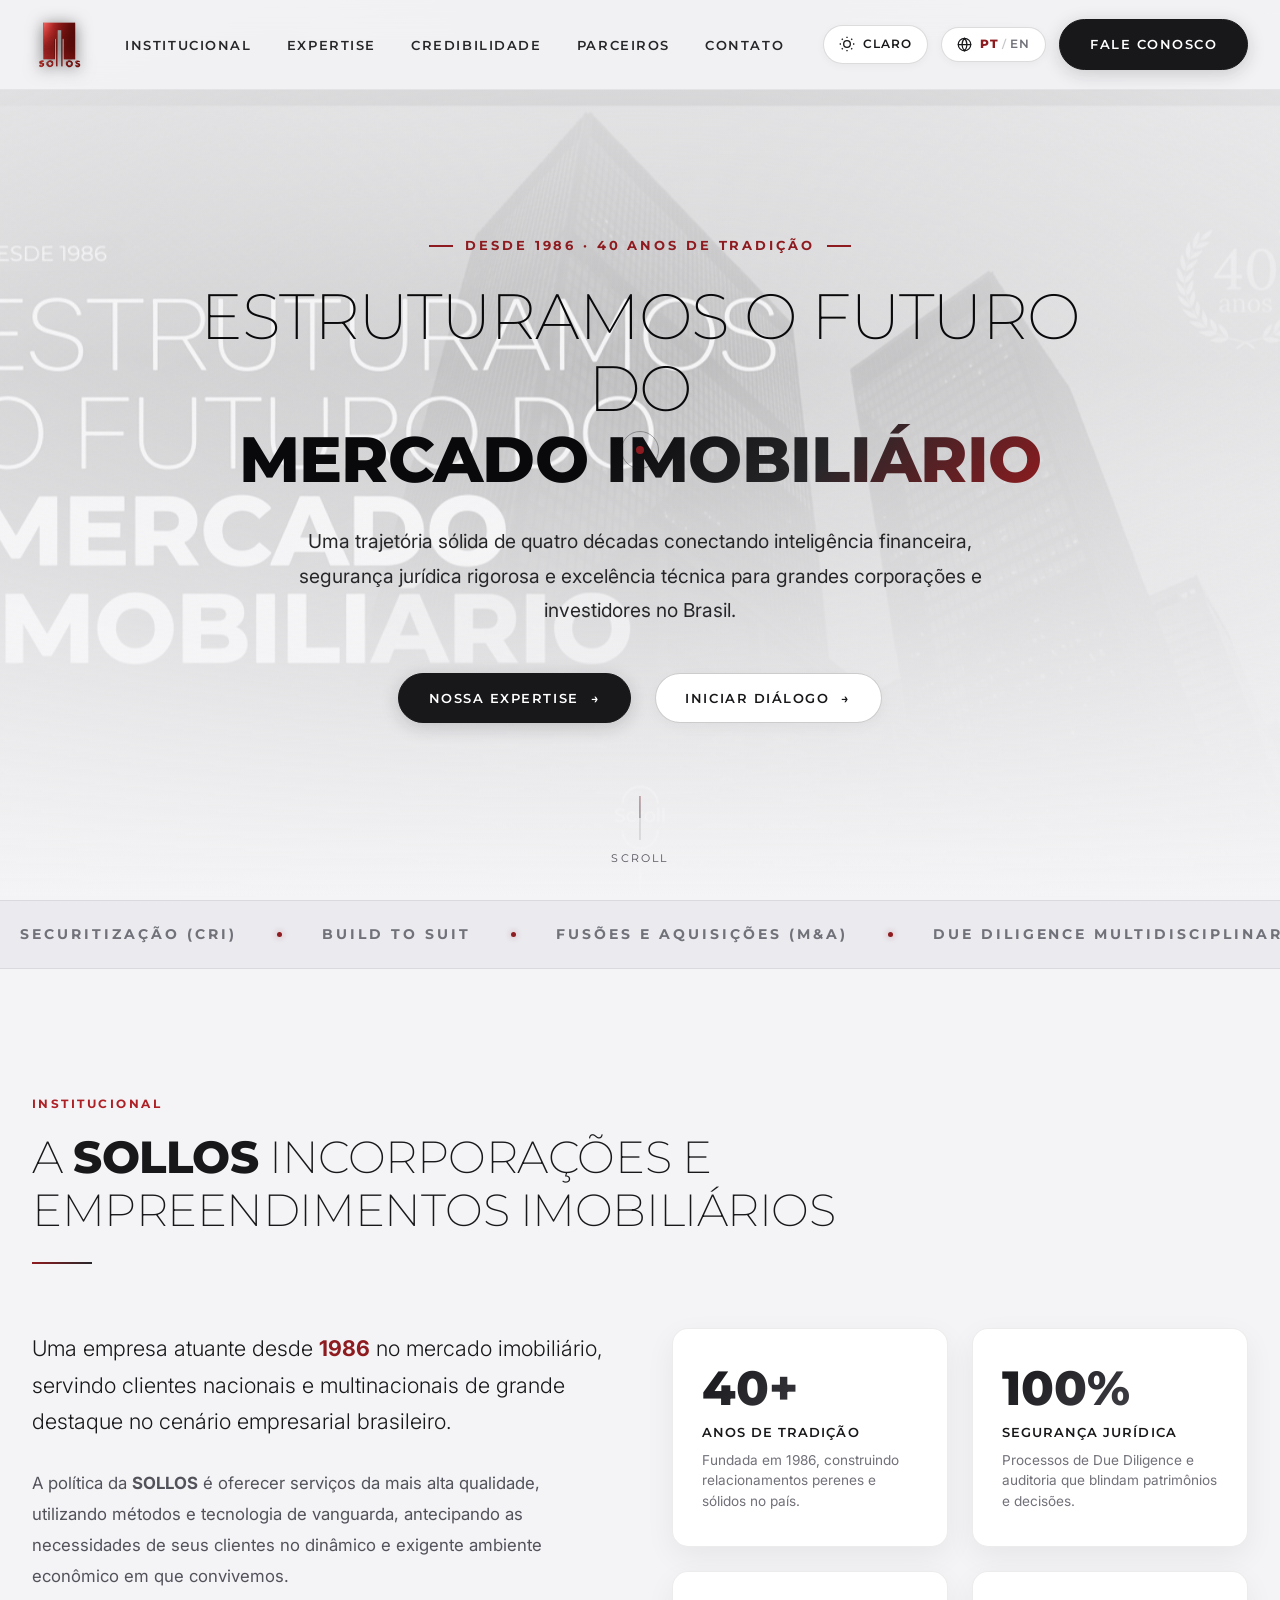
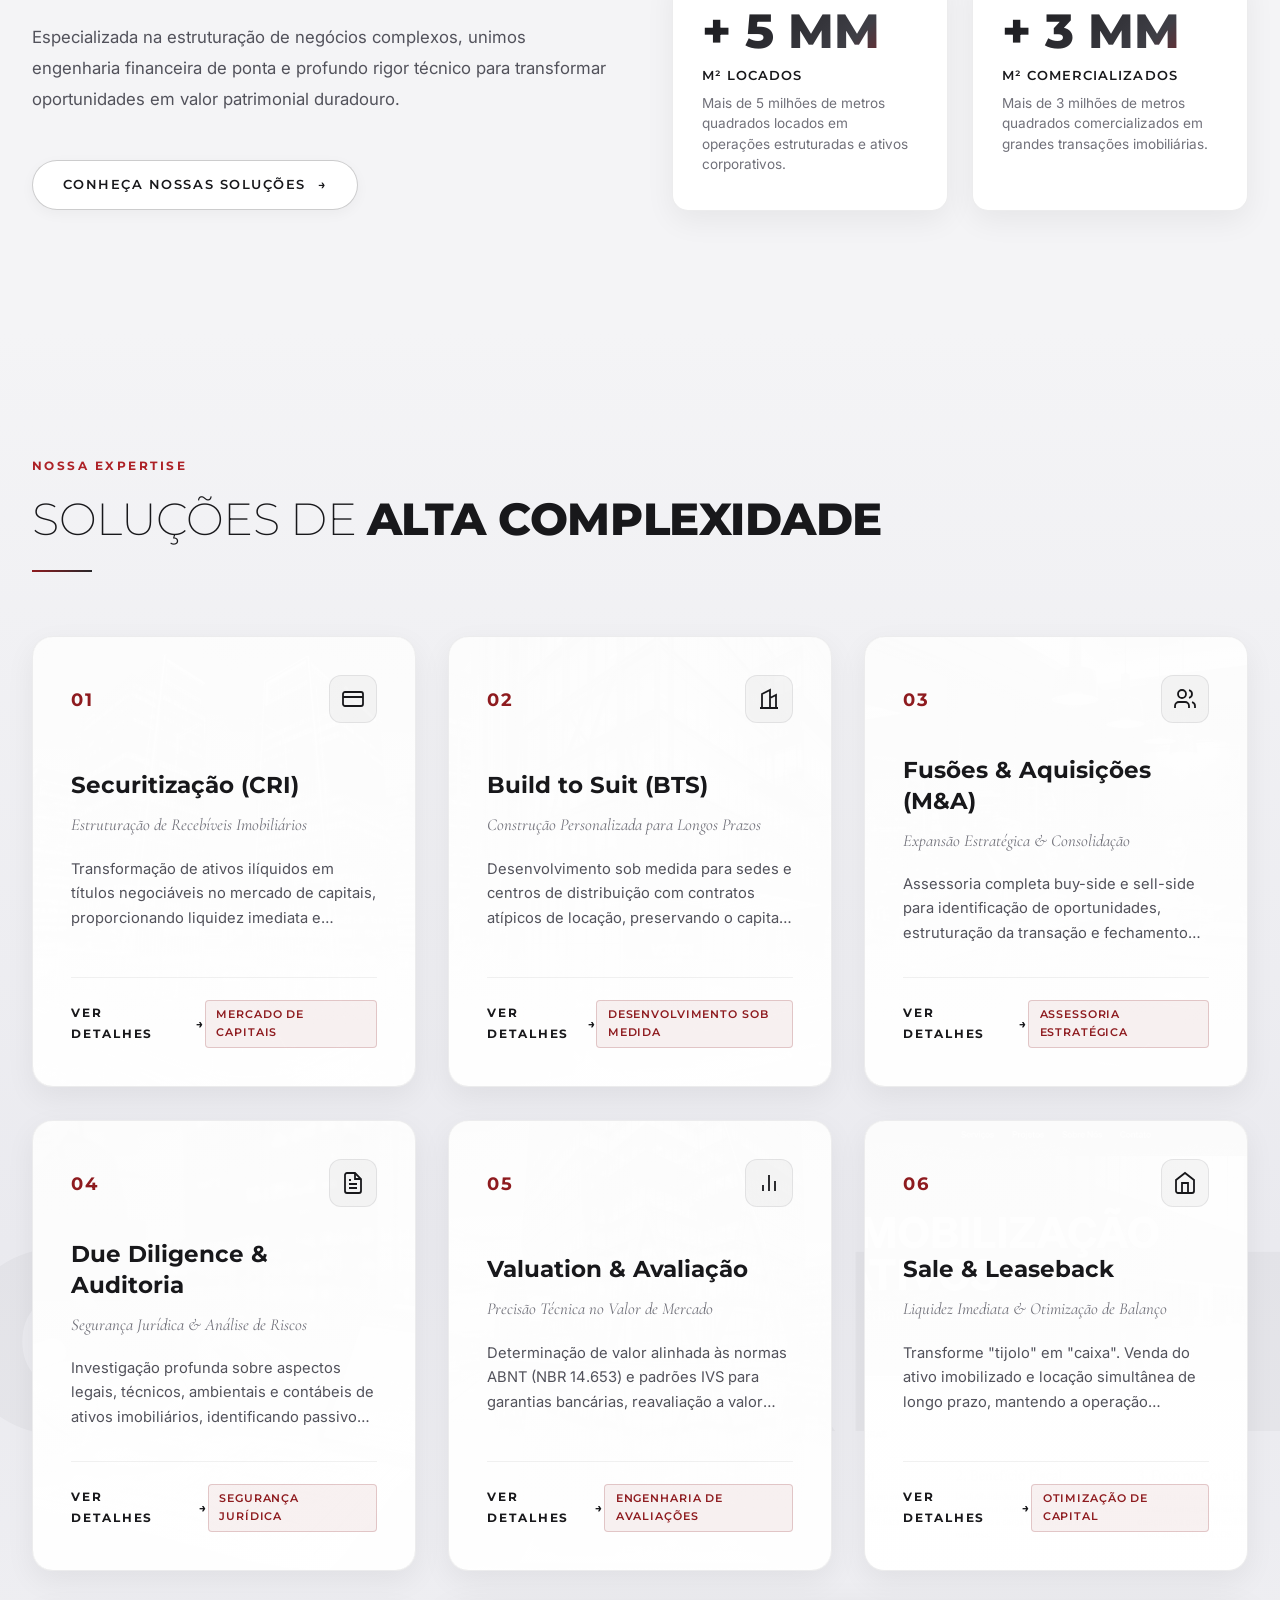
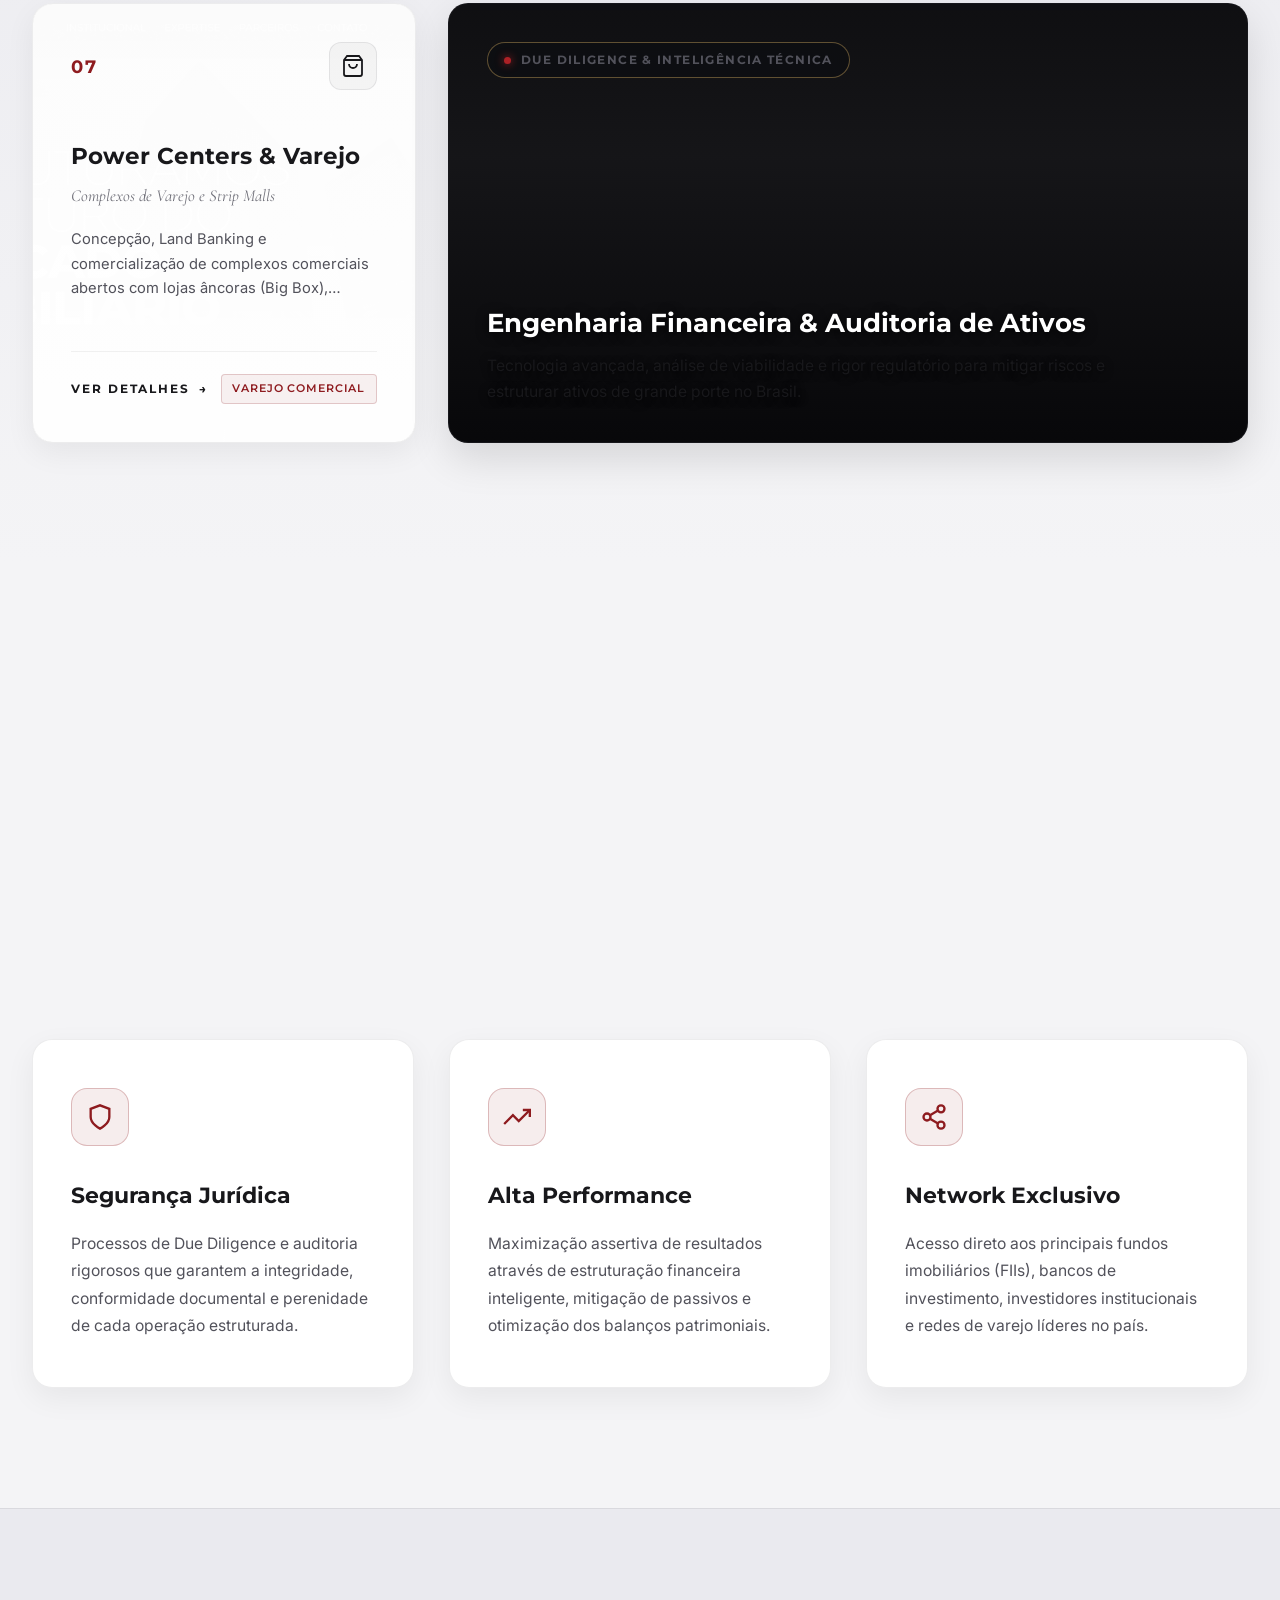
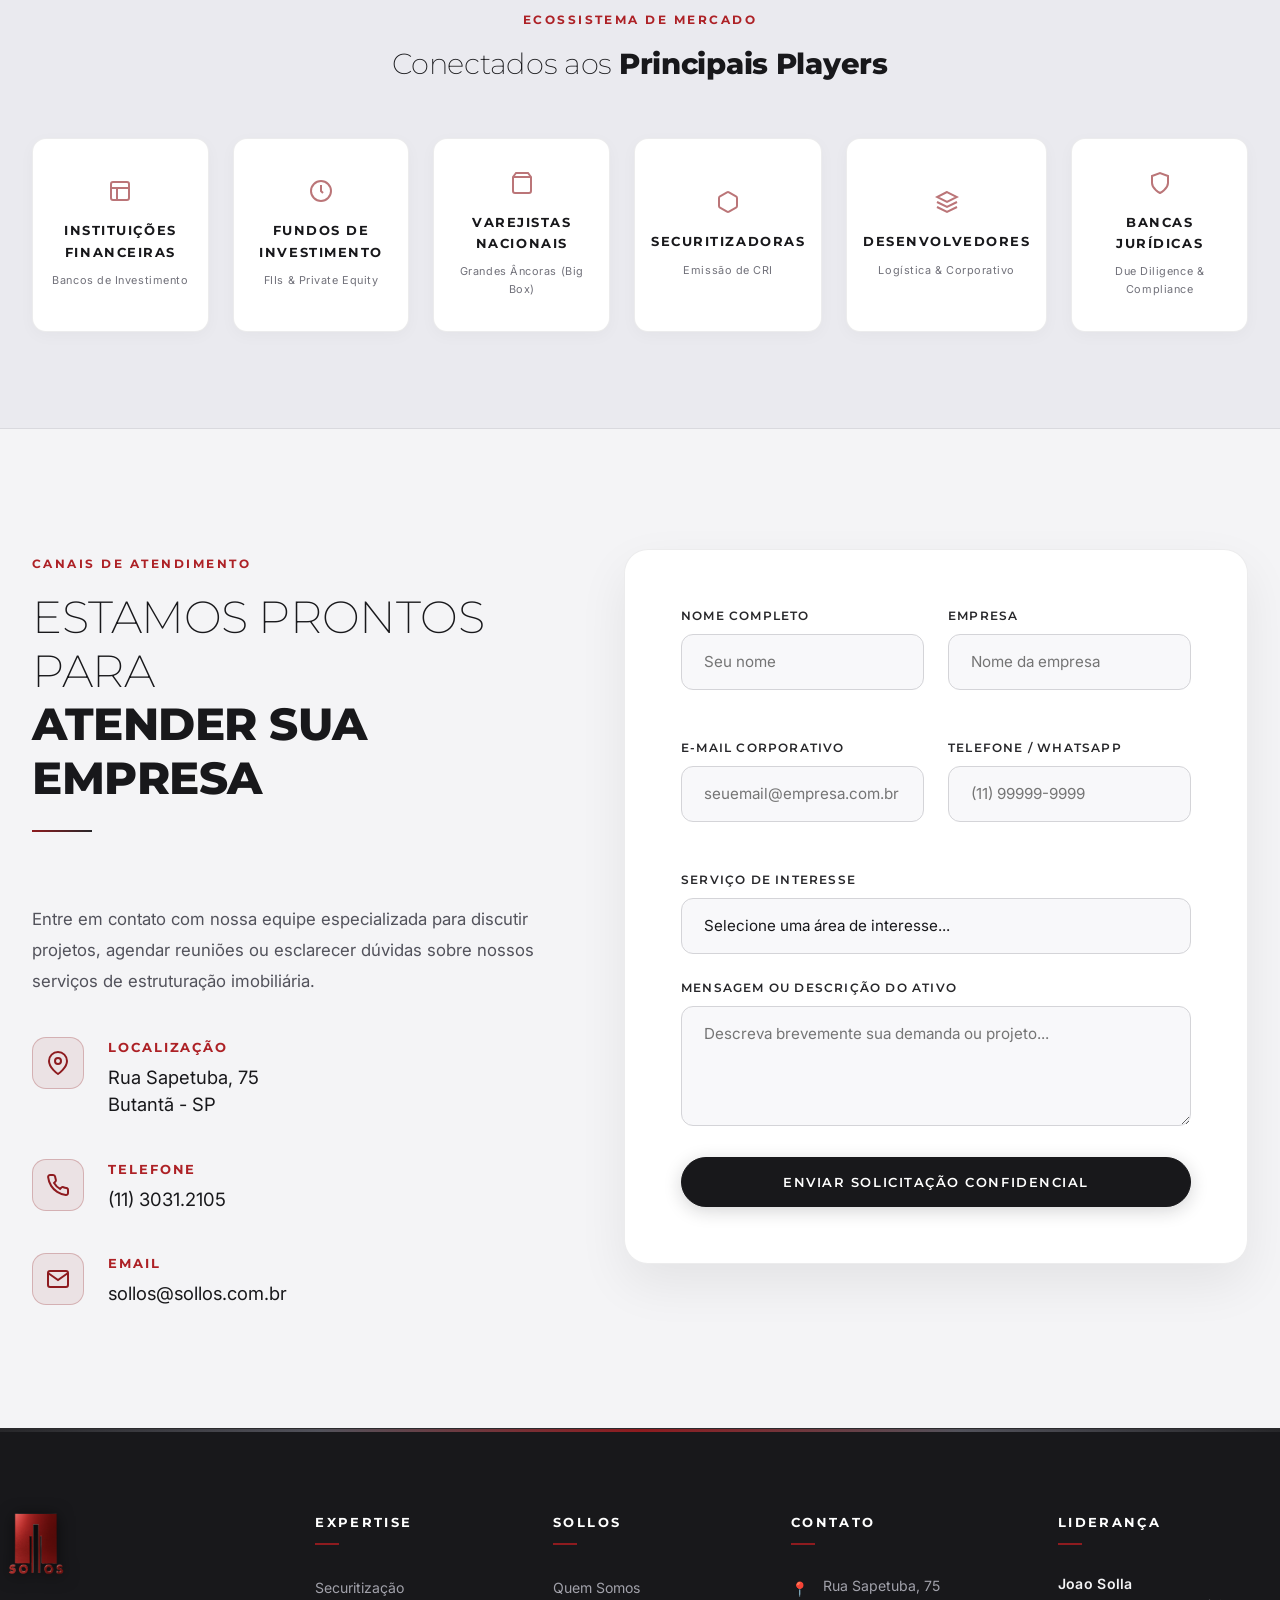
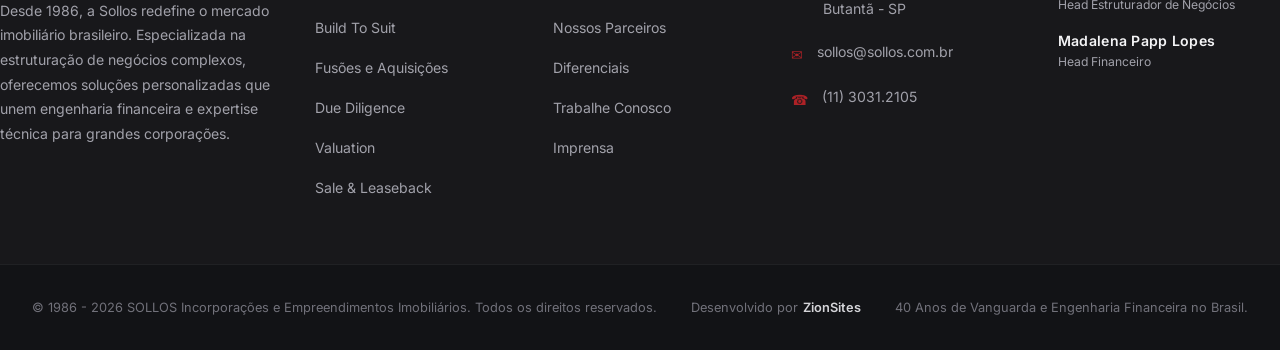
==== commit 832727c9: "feat: atualiza endereco (Rua Sapetuba, 75) e telefone ((11) 3031.2105)" ====
--- a/index.html
+++ b/index.html
@@ -661,7 +661,7 @@
             </div>
             <div class="contato-text">
               <h4 data-i18n="cont_loc_title">Localização</h4>
-              <p>Av. Pres. Juscelino Kubitschek, 2041<br>Vila Olímpia, São Paulo - SP</p>
+              <p>Rua Sapetuba, 75<br>Butantã - SP</p>
             </div>
           </div>
 
@@ -671,7 +671,7 @@
             </div>
             <div class="contato-text">
               <h4 data-i18n="cont_phone_title">Telefone</h4>
-              <p><a href="tel:+551130440000">(11) 3044-0000</a></p>
+              <p><a href="tel:+551130312105">(11) 3031.2105</a></p>
             </div>
           </div>
 
@@ -793,7 +793,7 @@
           <h4 class="footer-col-title" data-i18n="footer_col_contato">CONTATO</h4>
           <div class="footer-contact-item">
             <span class="footer-contact-icon">📍</span>
-            <span>Av. Pres. Juscelino Kubitschek, 2041<br>Vila Olímpia, São Paulo - SP</span>
+            <span>Rua Sapetuba, 75<br>Butantã - SP</span>
           </div>
           <div class="footer-contact-item">
             <span class="footer-contact-icon">✉</span>
@@ -801,7 +801,7 @@
           </div>
           <div class="footer-contact-item">
             <span class="footer-contact-icon">☎</span>
-            <a href="tel:+551130440000" class="footer-nav-link">(11) 3044-0000</a>
+            <a href="tel:+551130312105" class="footer-nav-link">(11) 3031.2105</a>
           </div>
         </div>
 
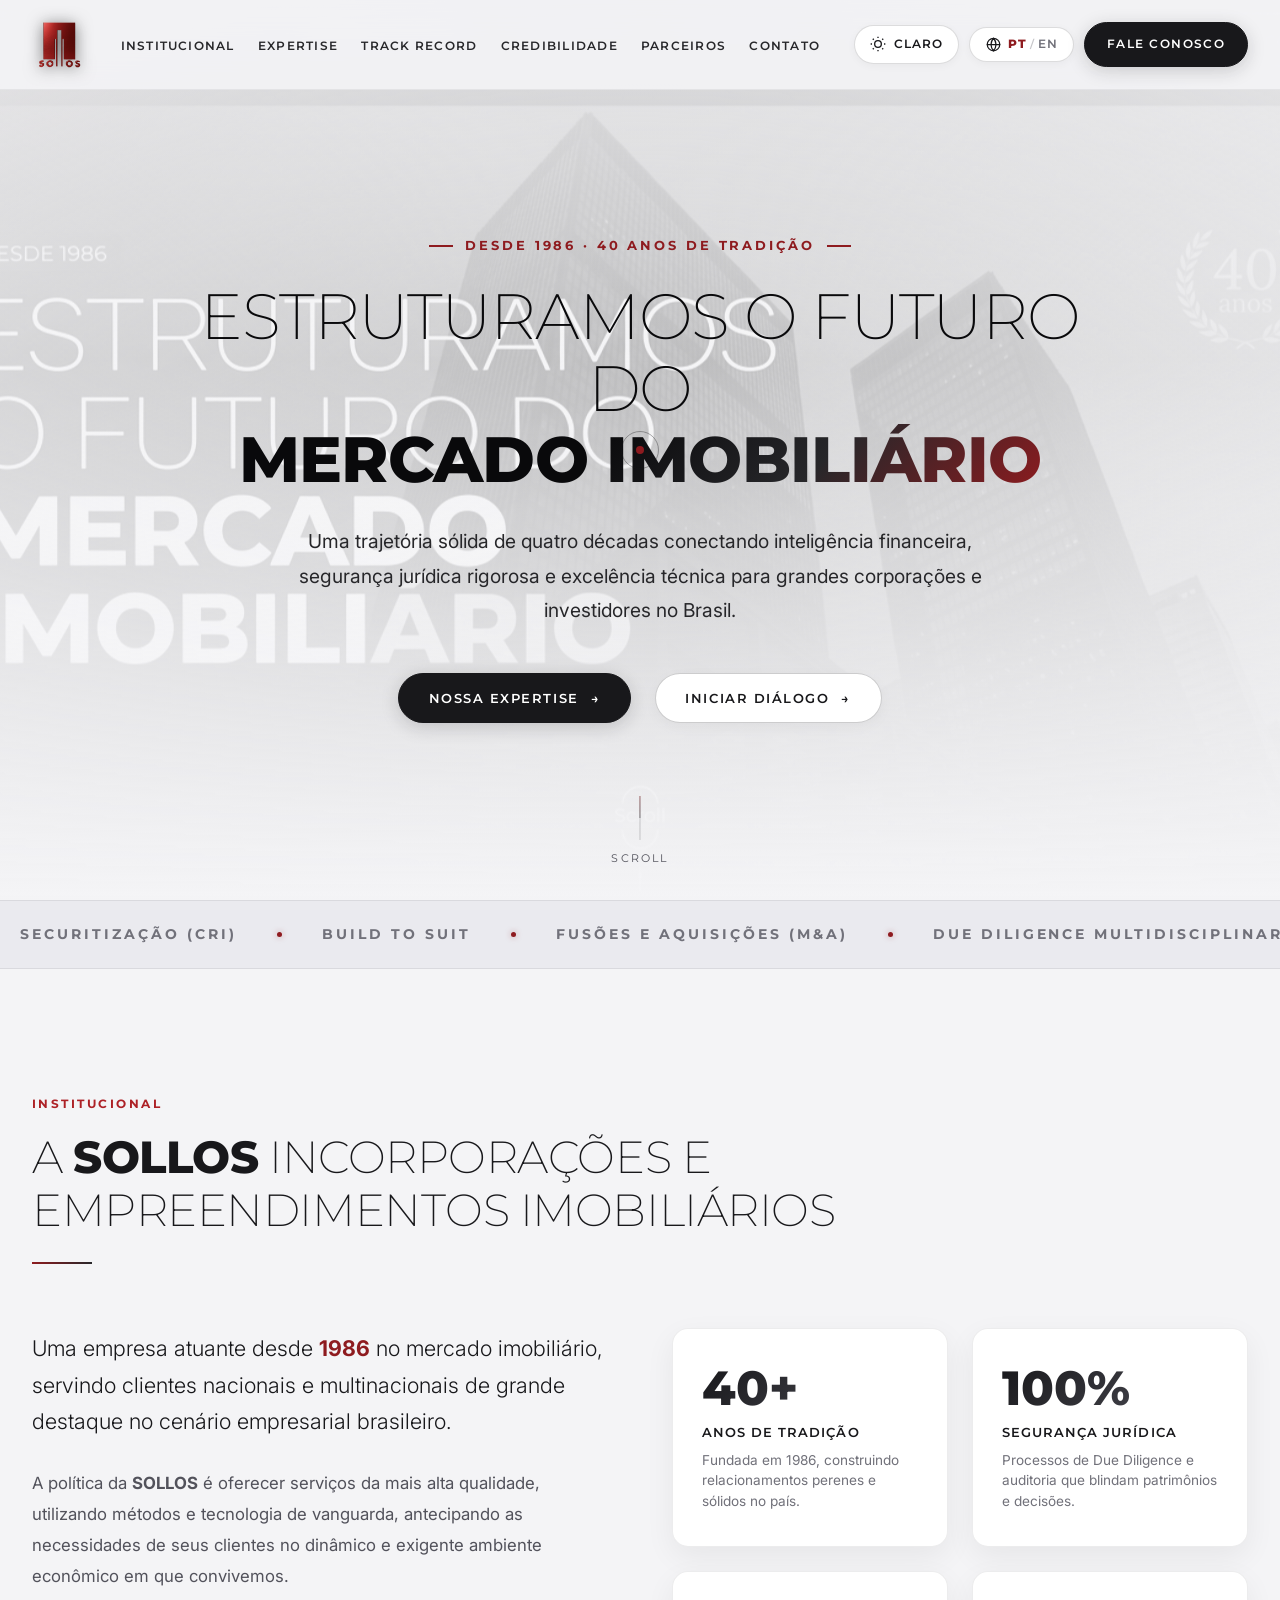
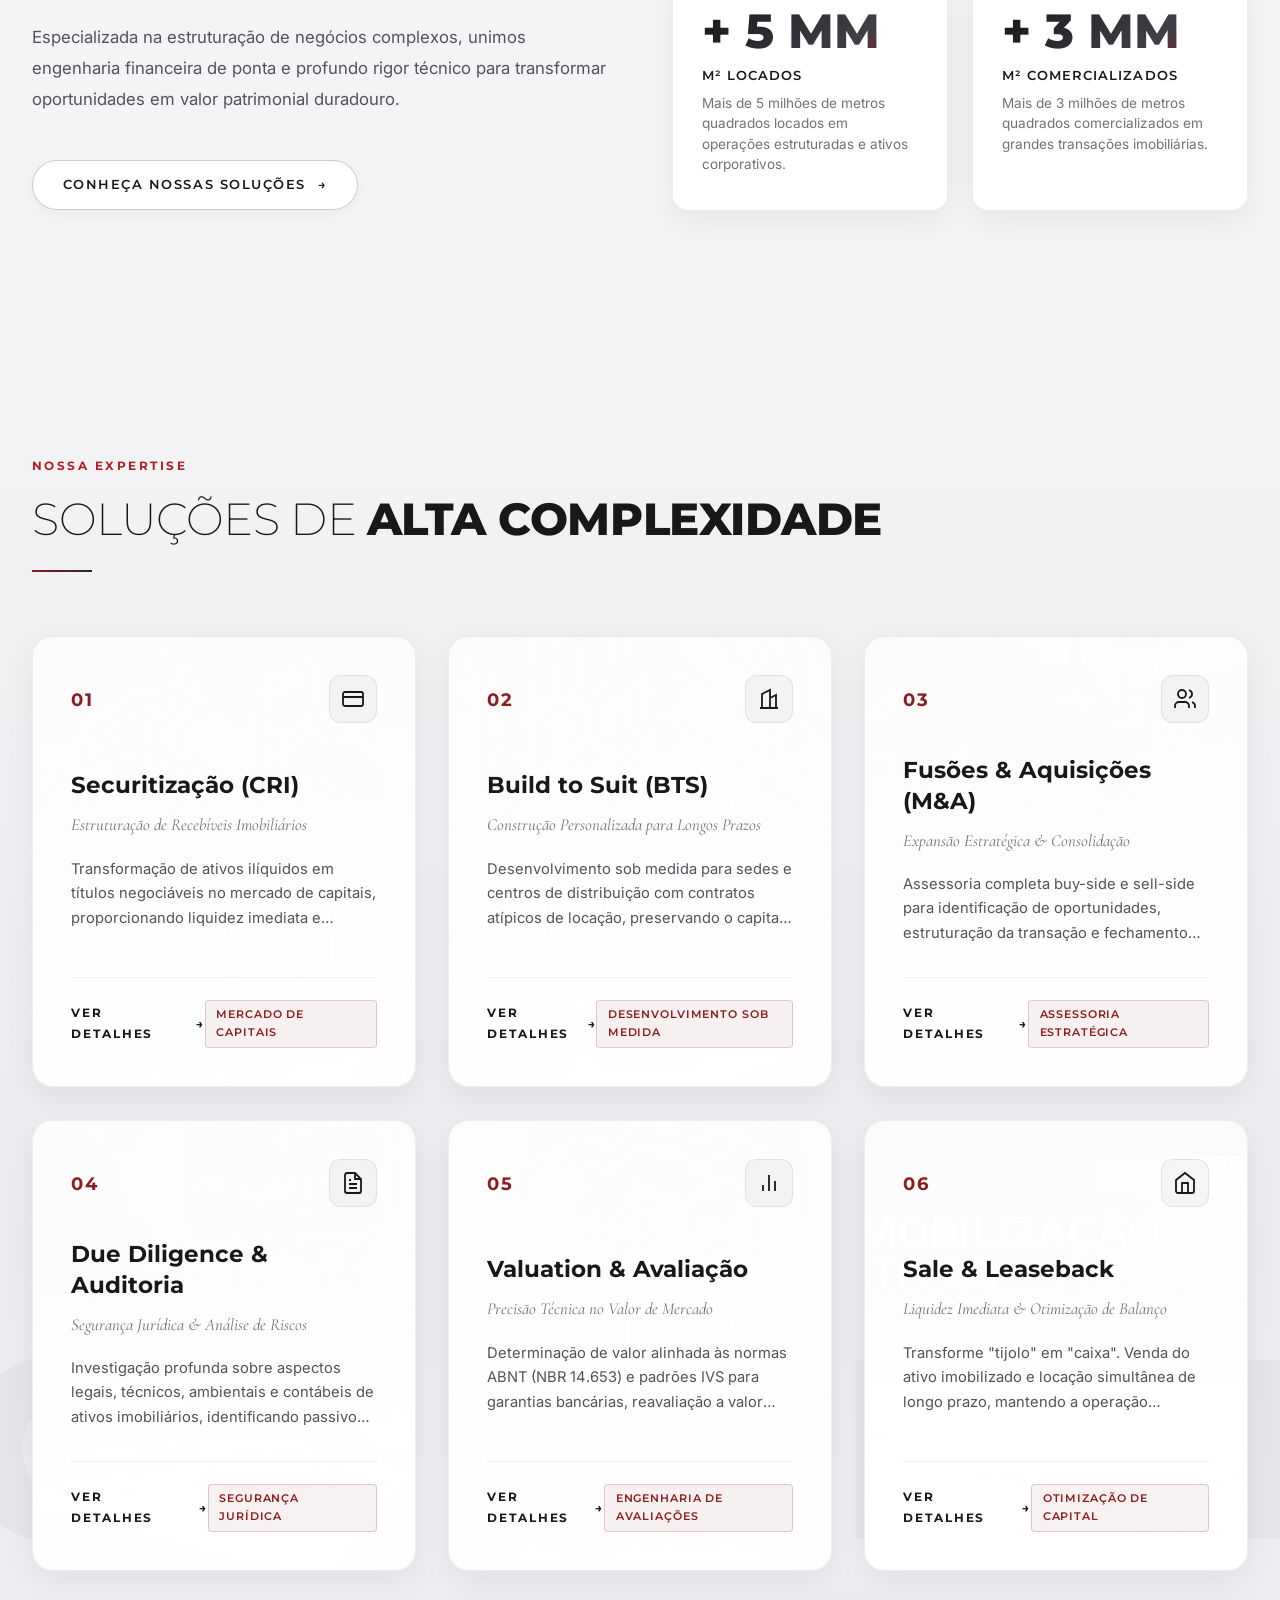
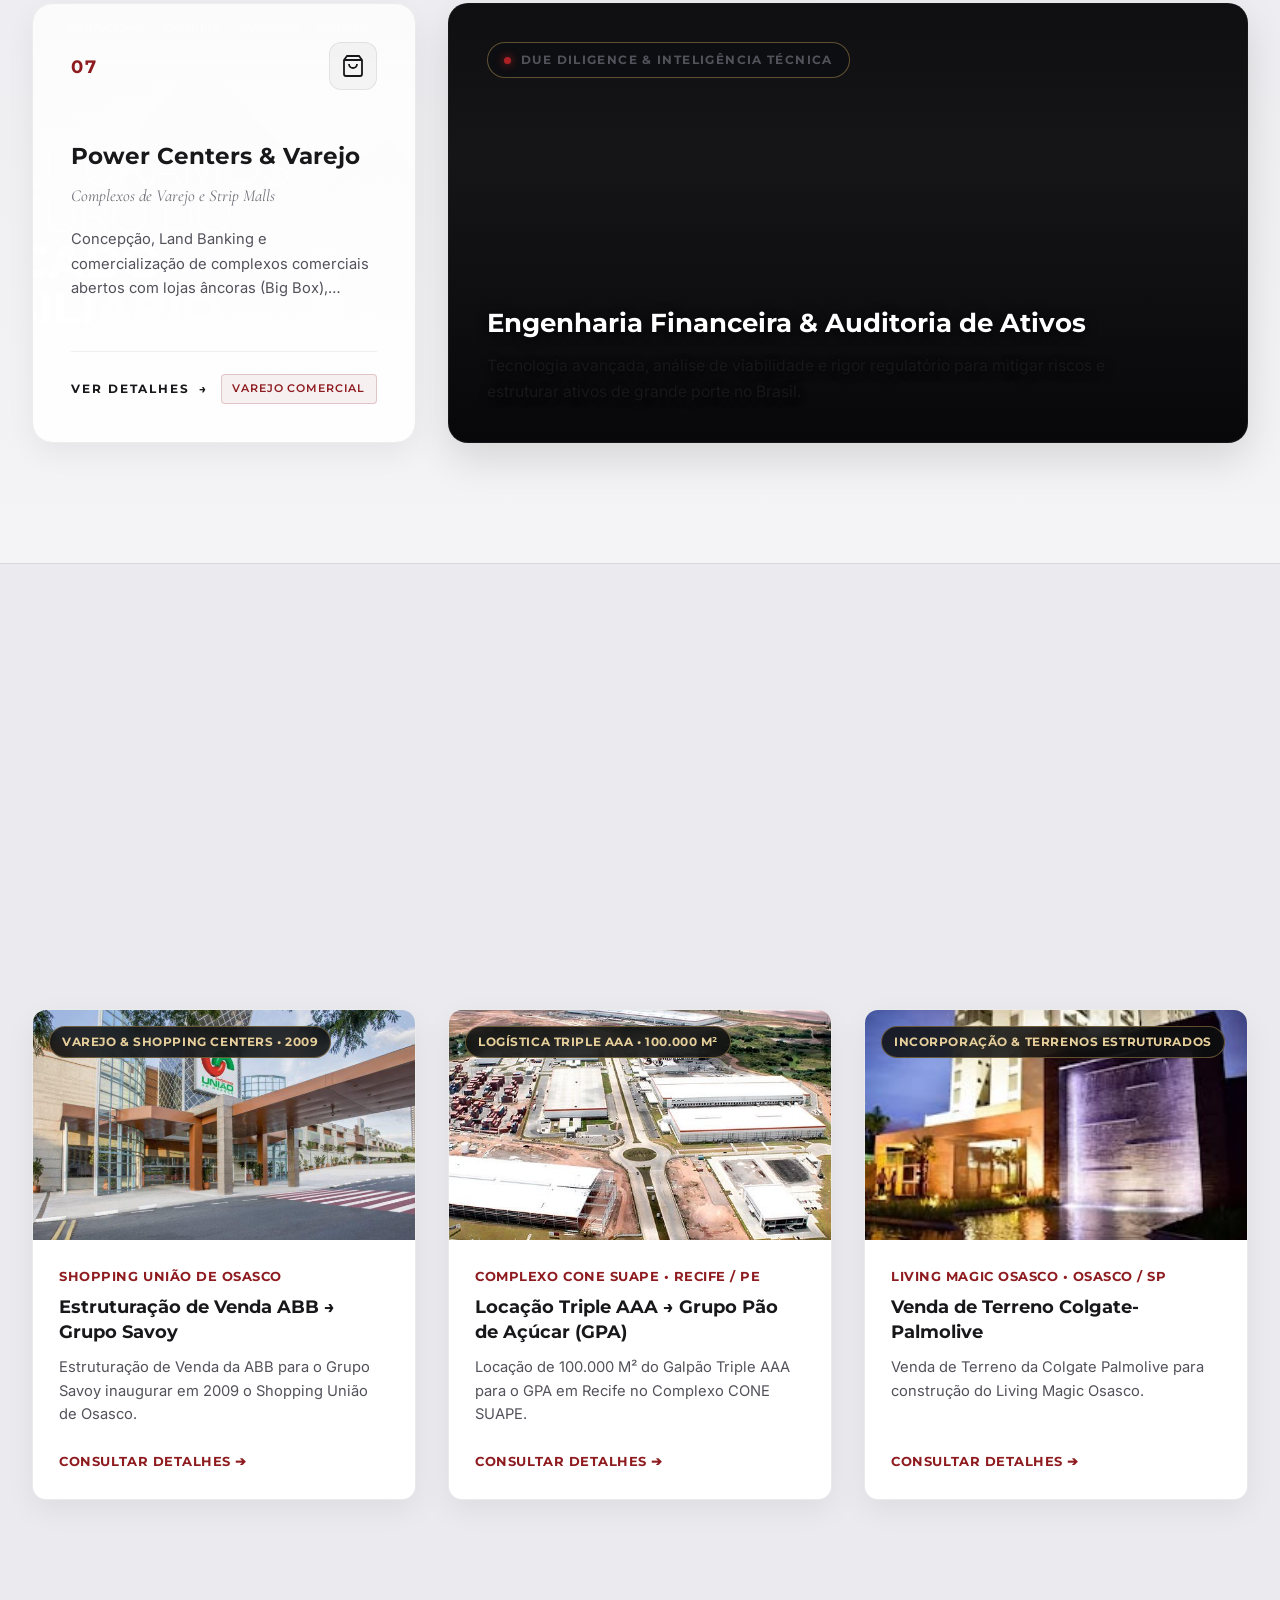
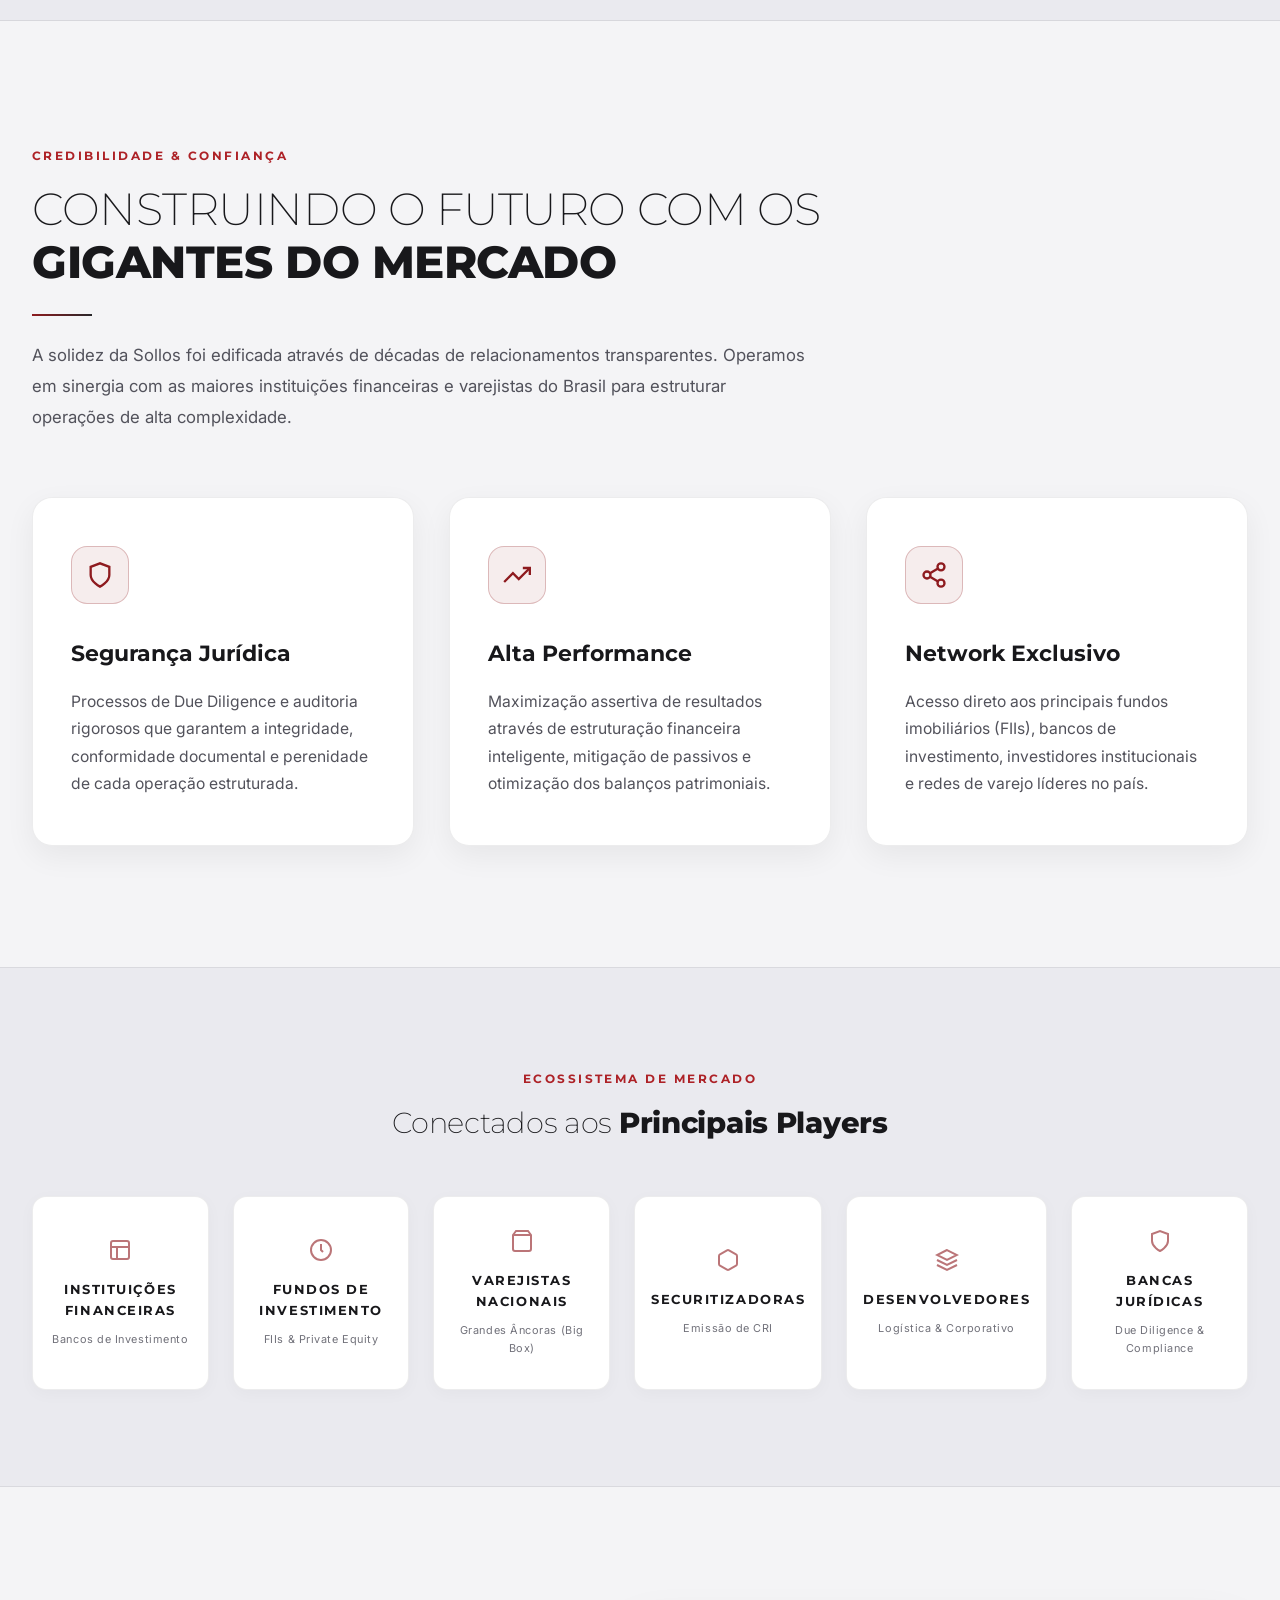
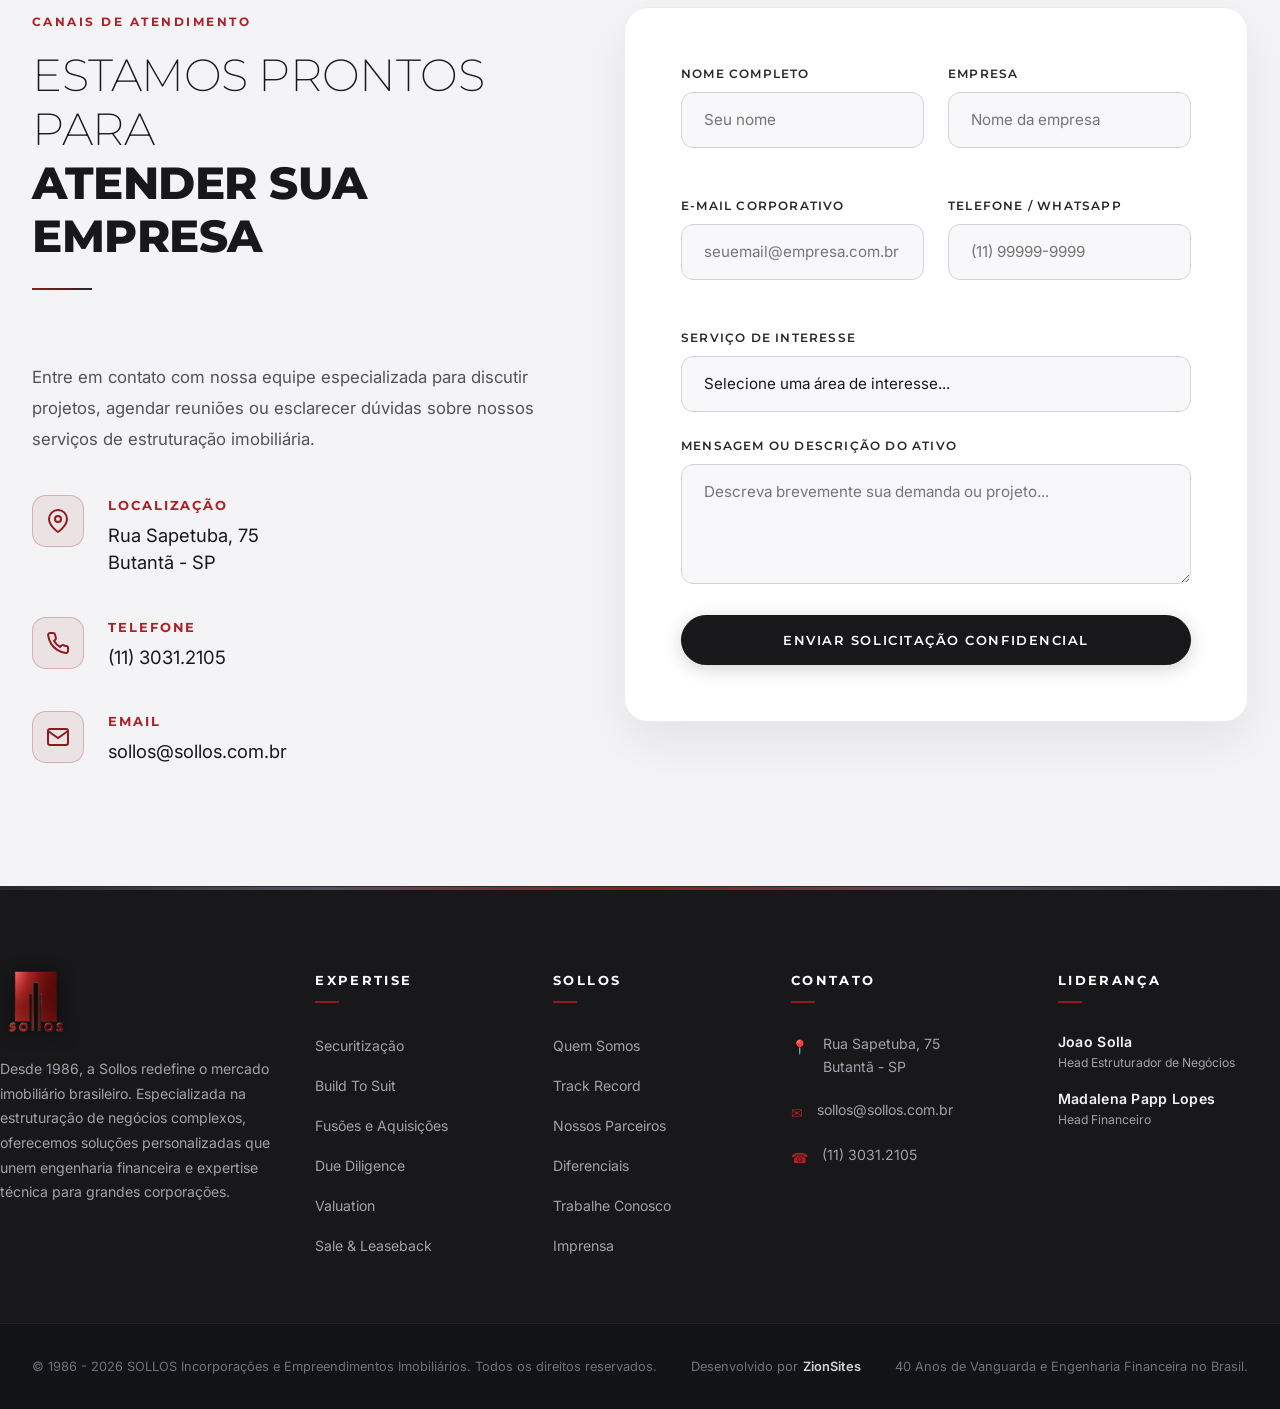
==== commit ecc3c110: "feat: implementa aba e secao Track Record com suporte bilingue e ajuste de menu" ====
--- a/index.html
+++ b/index.html
@@ -76,6 +76,7 @@
         <ul class="nav-menu">
           <li><a href="#institucional" class="nav-link" data-i18n="nav_institucional">Institucional</a></li>
           <li><a href="#expertise" class="nav-link" data-i18n="nav_expertise">Expertise</a></li>
+          <li><a href="#track-record" class="nav-link" data-i18n="nav_track_record">Track Record</a></li>
           <li><a href="#credibilidade" class="nav-link" data-i18n="nav_credibilidade">Credibilidade</a></li>
           <li><a href="#parceiros" class="nav-link" data-i18n="nav_parceiros">Parceiros</a></li>
           <li><a href="#contato" class="nav-link" data-i18n="nav_contato">Contato</a></li>
@@ -519,6 +520,82 @@
   </section>
 
   <!-- ========================================================================
+       TRACK RECORD (CASOS E MARCOS HISTÓRICOS)
+       ======================================================================== -->
+  <section class="section-padding track-record-section" id="track-record">
+    <div class="container">
+      <div class="section-header reveal-init">
+        <div class="section-eyebrow">
+          <span data-i18n="track_label">MARCOS HISTÓRICOS & CONQUISTAS</span>
+        </div>
+        <h2 class="section-title" data-i18n="track_title">
+          PROJETOS QUE MARCAM NOSSA<br><strong>TRAJETÓRIA</strong>
+        </h2>
+        <div class="section-divider"></div>
+        <p class="body-paragraph blur-reveal" style="max-width: 780px; margin-top: 1.5rem;" data-i18n="track_subtitle">
+          Grandes transações e marcos imobiliários estruturados com os principais conglomerados corporativos do país.
+        </p>
+      </div>
+
+      <div class="track-record-grid reveal-stagger">
+        <!-- Projeto 1: Shopping União de Osasco -->
+        <article class="track-card tilt-card">
+          <div class="track-card-img-wrap">
+            <img src="./assets/images/track_record_shopping_uniao_osasco.jpg" alt="Shopping União de Osasco - Estruturação de Venda ABB para Grupo Savoy" loading="lazy">
+            <span class="track-card-badge" data-i18n="track_c1_tag">Varejo & Shopping Centers • 2009</span>
+          </div>
+          <div class="track-card-content">
+            <div class="track-card-metric" data-i18n="track_c1_metric">Shopping União de Osasco</div>
+            <h3 class="track-card-title" data-i18n="track_c1_title">Estruturação de Venda ABB → Grupo Savoy</h3>
+            <p class="track-card-desc" data-i18n="track_c1_desc">
+              Estruturação de Venda da ABB para o Grupo Savoy inaugurar em 2009 o Shopping União de Osasco.
+            </p>
+            <a href="#contato" class="track-card-cta">
+              <span data-i18n="track_cta_btn">Consultar Detalhes ➔</span>
+            </a>
+          </div>
+        </article>
+
+        <!-- Projeto 2: GPA Complexo CONE Suape -->
+        <article class="track-card tilt-card">
+          <div class="track-card-img-wrap">
+            <img src="./assets/images/track_record_cone_suape_gpa.jpg" alt="Complexo CONE Suape - Locação 100.000 m² Galpão Triple AAA para o GPA" loading="lazy">
+            <span class="track-card-badge" data-i18n="track_c2_tag">Logística Triple AAA • 100.000 m²</span>
+          </div>
+          <div class="track-card-content">
+            <div class="track-card-metric" data-i18n="track_c2_metric">Complexo CONE Suape • Recife / PE</div>
+            <h3 class="track-card-title" data-i18n="track_c2_title">Locação Triple AAA → Grupo Pão de Açúcar (GPA)</h3>
+            <p class="track-card-desc" data-i18n="track_c2_desc">
+              Locação de 100.000 M² do Galpão Triple AAA para o GPA em Recife no Complexo CONE SUAPE.
+            </p>
+            <a href="#contato" class="track-card-cta">
+              <span data-i18n="track_cta_btn">Consultar Detalhes ➔</span>
+            </a>
+          </div>
+        </article>
+
+        <!-- Projeto 3: Colgate-Palmolive / Living Magic Osasco -->
+        <article class="track-card tilt-card">
+          <div class="track-card-img-wrap">
+            <img src="./assets/images/track_record_colgate_living_magic.jpg" alt="Living Magic Osasco - Venda de Terreno da Colgate-Palmolive" loading="lazy">
+            <span class="track-card-badge" data-i18n="track_c3_tag">Incorporação & Terrenos Estruturados</span>
+          </div>
+          <div class="track-card-content">
+            <div class="track-card-metric" data-i18n="track_c3_metric">Living Magic Osasco • Osasco / SP</div>
+            <h3 class="track-card-title" data-i18n="track_c3_title">Venda de Terreno Colgate-Palmolive</h3>
+            <p class="track-card-desc" data-i18n="track_c3_desc">
+              Venda de Terreno da Colgate Palmolive para construção do Living Magic Osasco.
+            </p>
+            <a href="#contato" class="track-card-cta">
+              <span data-i18n="track_cta_btn">Consultar Detalhes ➔</span>
+            </a>
+          </div>
+        </article>
+      </div>
+    </div>
+  </section>
+
+  <!-- ========================================================================
        CREDIBILIDADE & CONFIANÇA (CONSTRUINDO COM OS GIGANTES DO MERCADO)
        ======================================================================== -->
   <section class="section-padding credibilidade-section" id="credibilidade">
@@ -781,6 +858,7 @@
           <h4 class="footer-col-title" data-i18n="footer_col_sollos">SOLLOS</h4>
           <ul class="footer-nav-list">
             <li><a href="#institucional" class="footer-nav-link" data-i18n="footer_link_quemsomos">Quem Somos</a></li>
+            <li><a href="#track-record" class="footer-nav-link" data-i18n="nav_track_record">Track Record</a></li>
             <li><a href="#parceiros" class="footer-nav-link" data-i18n="footer_link_parceiros">Nossos Parceiros</a></li>
             <li><a href="#credibilidade" class="footer-nav-link" data-i18n="footer_link_diferenciais">Diferenciais</a></li>
             <li><a href="#contato" class="footer-nav-link" data-i18n="footer_link_trabalhe">Trabalhe Conosco</a></li>
--- a/css/styles.css
+++ b/css/styles.css
@@ -327,6 +327,7 @@
   display: flex;
   align-items: center;
   gap: 1.2rem;
+  flex-shrink: 0;
 }
 
 .header-logo-img {
@@ -370,16 +371,17 @@
 .nav-menu {
   display: flex;
   align-items: center;
-  gap: 2.2rem;
+  gap: 1.45rem;
   list-style: none;
 }
 
 .nav-link {
   font-family: var(--font-heading);
-  font-size: 0.82rem;
+  font-size: 0.78rem;
   font-weight: 500;
-  letter-spacing: 0.12em;
-  text-transform: uppercase;
+  letter-spacing: 0.1em;
+  text-transform: uppercase;
+  white-space: nowrap;
   color: var(--text-secondary);
   position: relative;
   padding: 0.5rem 0;
@@ -408,7 +410,13 @@
 .header-actions {
   display: flex;
   align-items: center;
-  gap: 0.85rem;
+  gap: 0.65rem;
+  flex-shrink: 0;
+}
+
+.header-actions .btn-magnetic {
+  padding: 0.7rem 1.35rem;
+  font-size: 0.76rem;
 }
 
 
@@ -429,6 +437,7 @@
   font-weight: 600;
   letter-spacing: 0.12em;
   text-transform: uppercase;
+  white-space: nowrap;
   border-radius: 999px;
   overflow: hidden;
   transition: transform 0.25s var(--ease-out-expo), box-shadow 0.3s ease, border-color 0.3s ease;
@@ -2011,3 +2020,141 @@
     padding: 1.5rem;
   }
 }
+
+/* ==========================================================================
+   TRACK RECORD (CASOS E MARCOS HISTÓRICOS)
+   ========================================================================== */
+.track-record-section {
+  position: relative;
+  background-color: var(--bg-surface);
+  border-top: 1px solid var(--border-subtle);
+  border-bottom: 1px solid var(--border-subtle);
+  overflow: hidden;
+}
+
+.track-record-grid {
+  display: grid;
+  grid-template-columns: repeat(3, 1fr);
+  gap: 2rem;
+  margin-top: 3rem;
+}
+
+@media (max-width: 1024px) {
+  .track-record-grid {
+    grid-template-columns: repeat(2, 1fr);
+  }
+}
+
+@media (max-width: 680px) {
+  .track-record-grid {
+    grid-template-columns: 1fr;
+  }
+}
+
+.track-card {
+  display: flex;
+  flex-direction: column;
+  background: var(--bg-card);
+  border: 1px solid var(--border-subtle);
+  border-radius: 14px;
+  overflow: hidden;
+  text-decoration: none;
+  transition: transform var(--transition-normal), border-color var(--transition-normal), box-shadow var(--transition-normal);
+  box-shadow: var(--shadow-card, 0 10px 30px rgba(0, 0, 0, 0.2));
+  position: relative;
+}
+
+.track-card:hover {
+  transform: translateY(-6px);
+  border-color: var(--gold);
+  box-shadow: var(--shadow-hover, 0 18px 45px rgba(198, 161, 91, 0.18));
+}
+
+.track-card-img-wrap {
+  position: relative;
+  width: 100%;
+  height: 230px;
+  overflow: hidden;
+  background: #0c0d0e;
+}
+
+.track-card-img-wrap img {
+  width: 100%;
+  height: 100%;
+  object-fit: cover;
+  transition: transform 0.6s var(--ease-out-expo);
+}
+
+.track-card:hover .track-card-img-wrap img {
+  transform: scale(1.06);
+}
+
+.track-card-badge {
+  position: absolute;
+  top: 1rem;
+  left: 1rem;
+  background: rgba(12, 13, 14, 0.85);
+  backdrop-filter: blur(8px);
+  border: 1px solid rgba(198, 161, 91, 0.45);
+  color: #E7CF9B;
+  font-family: var(--font-heading);
+  font-size: 0.72rem;
+  font-weight: 700;
+  text-transform: uppercase;
+  letter-spacing: 0.05em;
+  padding: 0.35rem 0.75rem;
+  border-radius: 999px;
+}
+
+.track-card-content {
+  padding: 1.65rem;
+  display: flex;
+  flex-direction: column;
+  flex-grow: 1;
+}
+
+.track-card-metric {
+  font-size: 0.8rem;
+  font-family: var(--font-heading);
+  font-weight: 700;
+  color: var(--crimson);
+  margin-bottom: 0.45rem;
+  letter-spacing: 0.04em;
+  text-transform: uppercase;
+}
+
+.track-card-title {
+  font-family: var(--font-heading);
+  font-size: 1.15rem;
+  font-weight: 700;
+  color: var(--text-primary);
+  margin-bottom: 0.75rem;
+  line-height: 1.35;
+}
+
+.track-card-desc {
+  font-size: 0.92rem;
+  color: var(--text-secondary);
+  line-height: 1.6;
+  margin-bottom: 1.5rem;
+  flex-grow: 1;
+}
+
+.track-card-cta {
+  display: inline-flex;
+  align-items: center;
+  gap: 0.4rem;
+  color: var(--crimson);
+  font-family: var(--font-heading);
+  font-size: 0.82rem;
+  font-weight: 700;
+  text-transform: uppercase;
+  letter-spacing: 0.04em;
+  transition: gap var(--transition-fast), color var(--transition-fast);
+}
+
+.track-card:hover .track-card-cta {
+  color: var(--crimson-bright);
+  gap: 0.65rem;
+}
+
--- a/css/theme.css
+++ b/css/theme.css
@@ -895,3 +895,19 @@
   color: #71717A !important;
 }
 
+/* Track Record no Tema Escuro e Claro */
+[data-theme="dark"] .track-card-metric,
+[data-theme="dark"] .track-card-cta {
+  color: var(--gold);
+}
+
+[data-theme="dark"] .track-card:hover .track-card-cta {
+  color: var(--gold-light);
+}
+
+[data-theme="light"] .track-card:hover {
+  border-color: var(--crimson);
+  box-shadow: 0 16px 40px rgba(142, 27, 31, 0.12);
+}
+
+
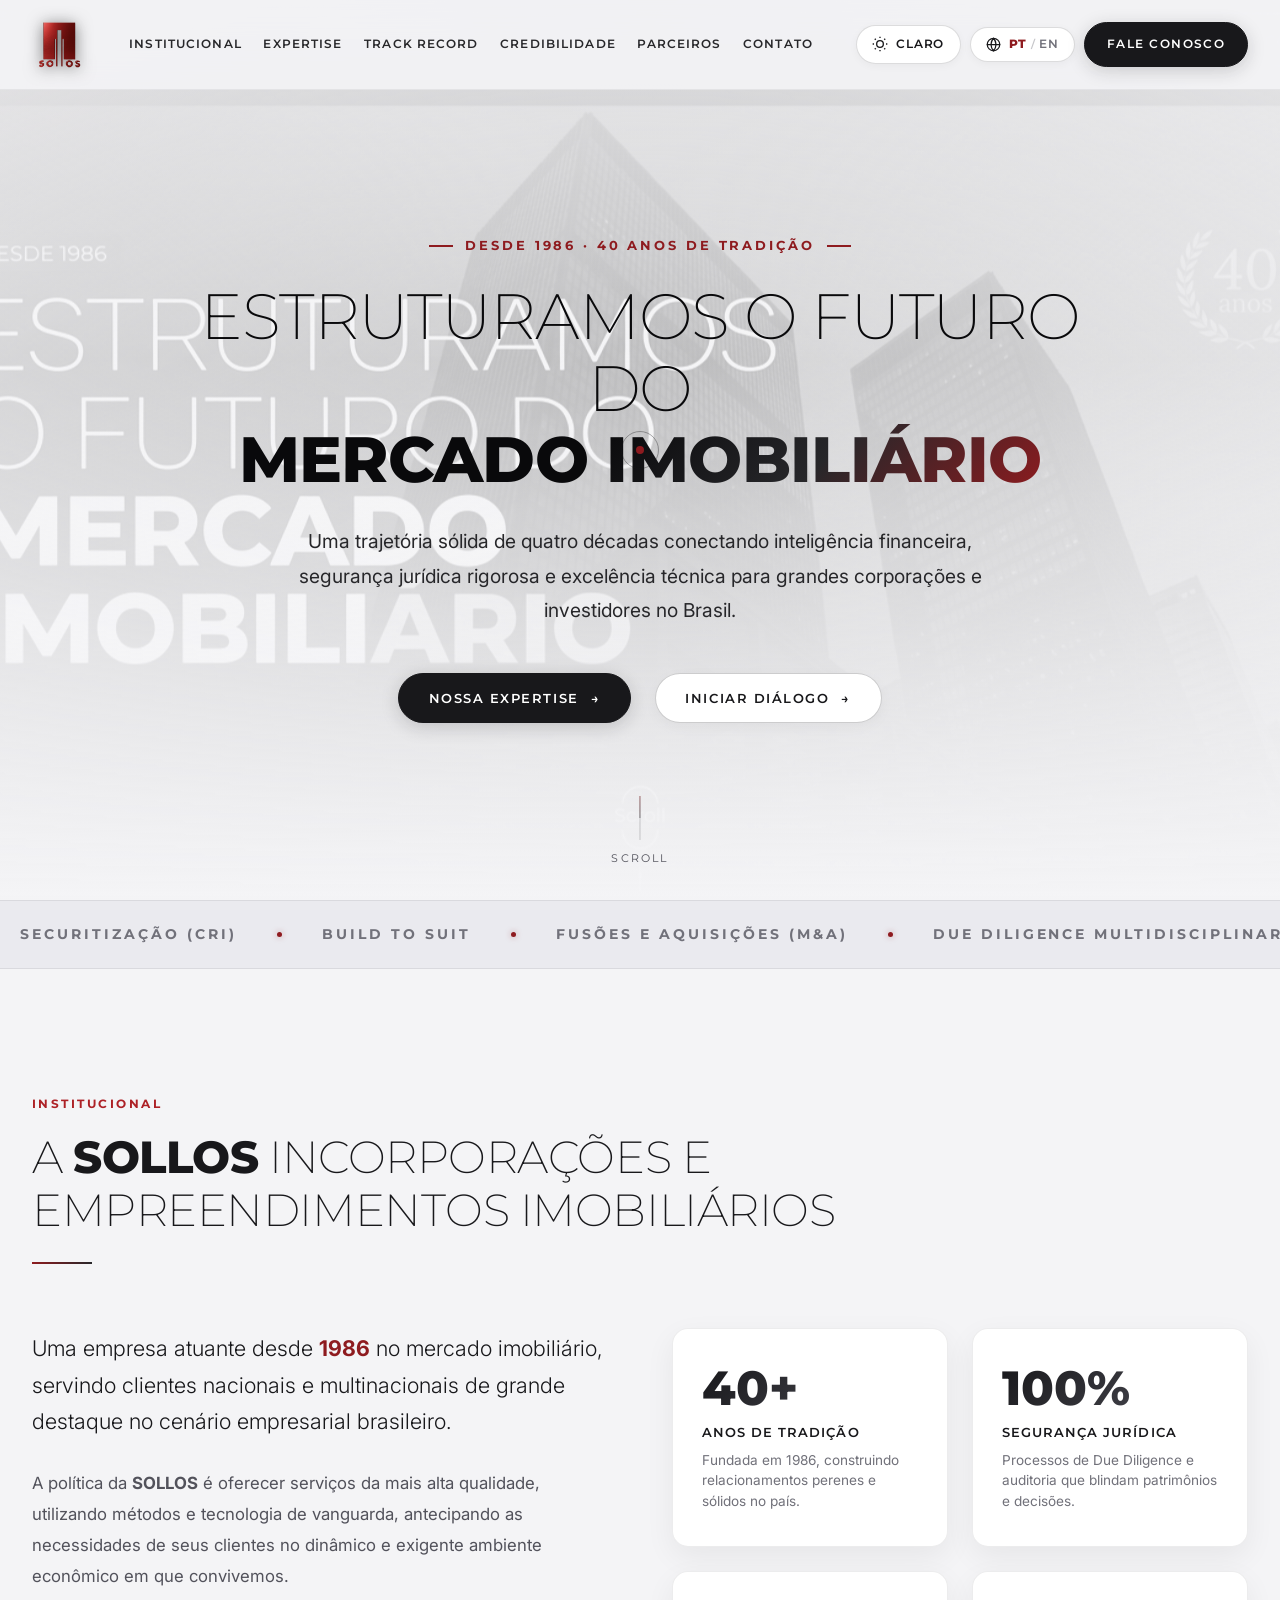
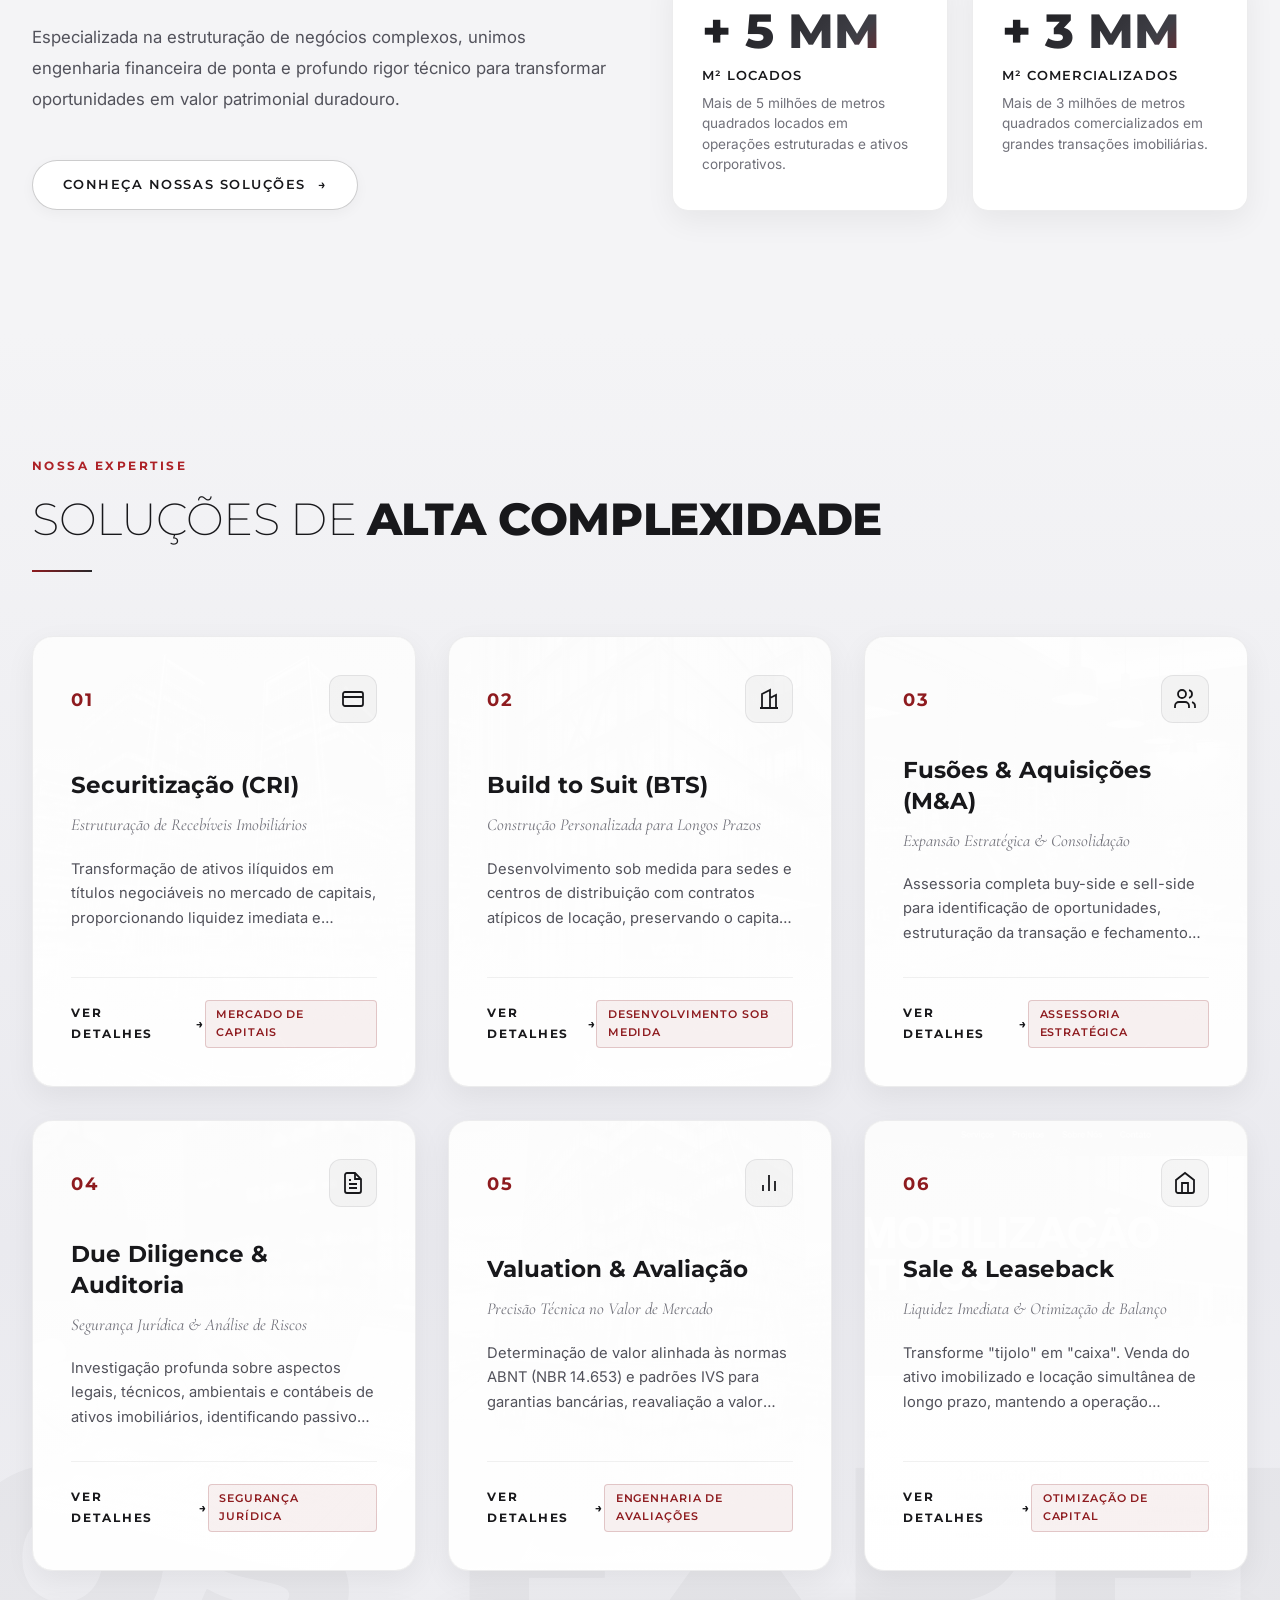
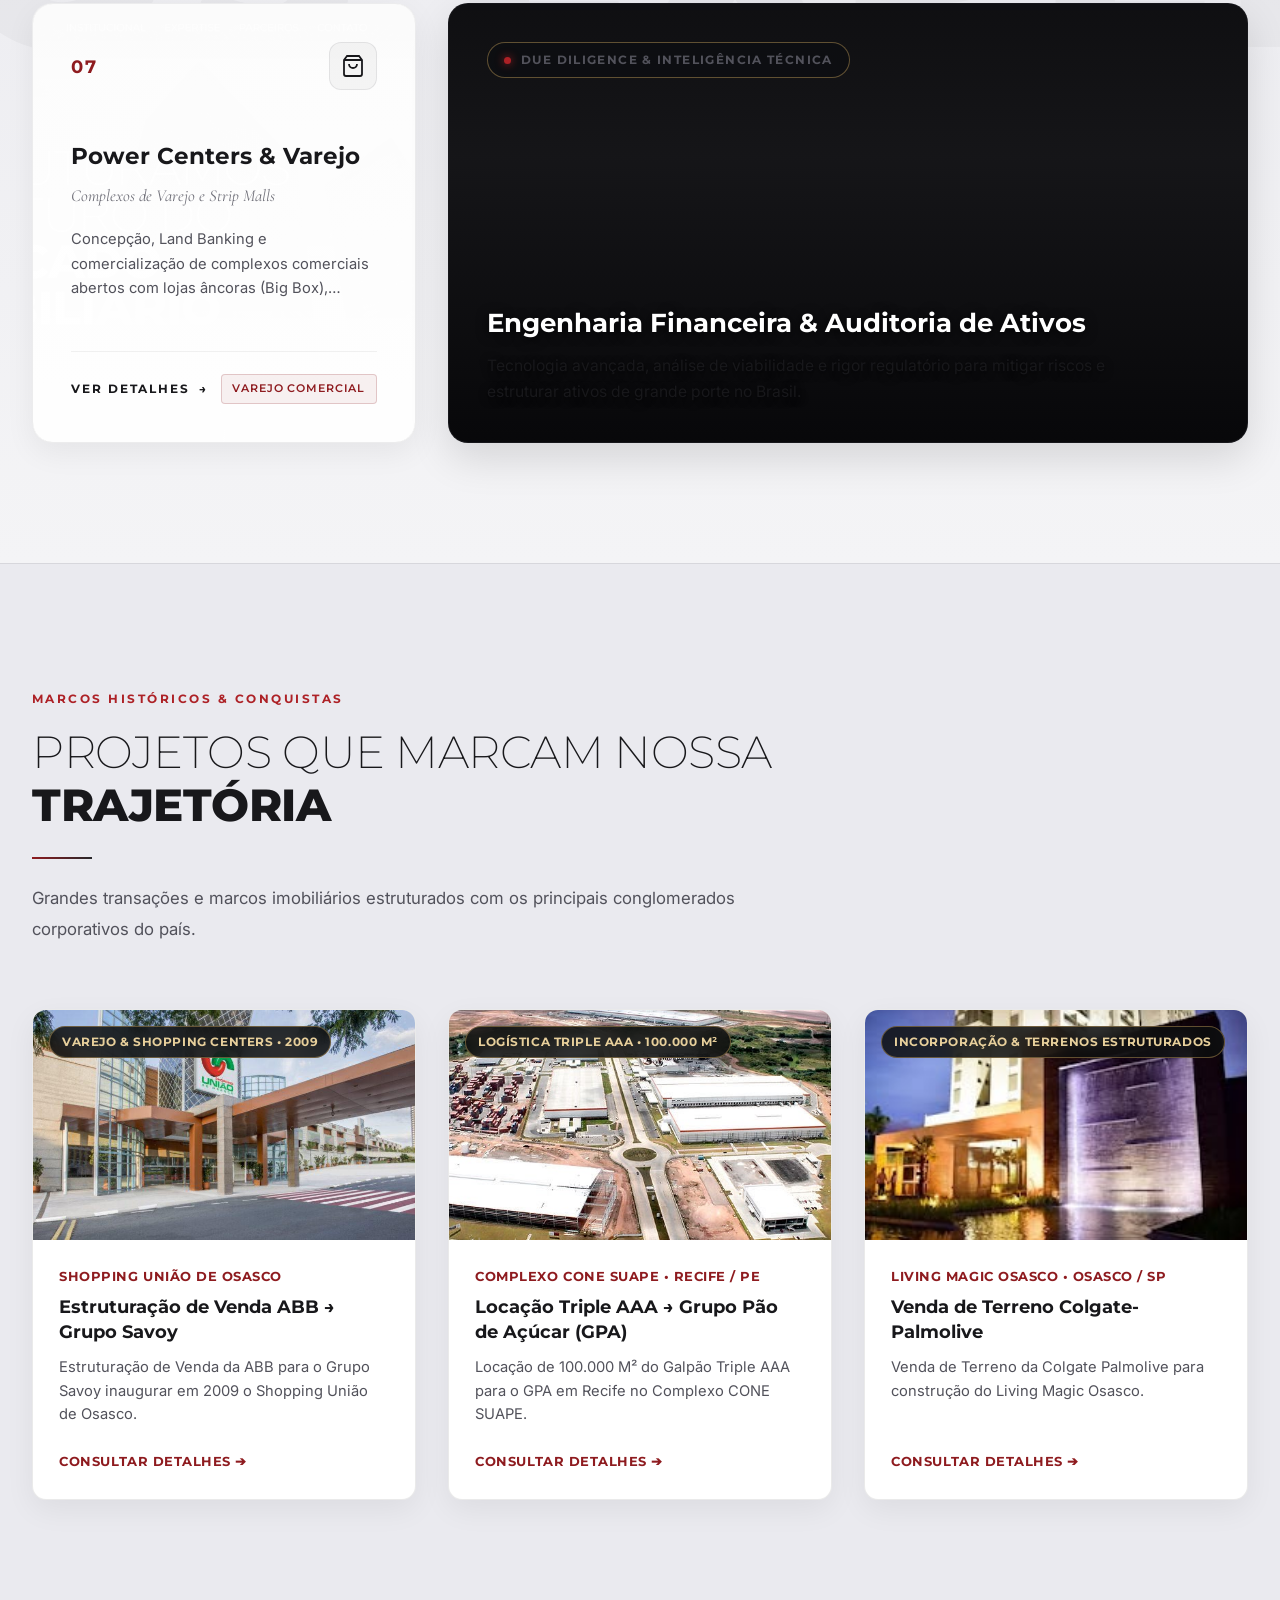
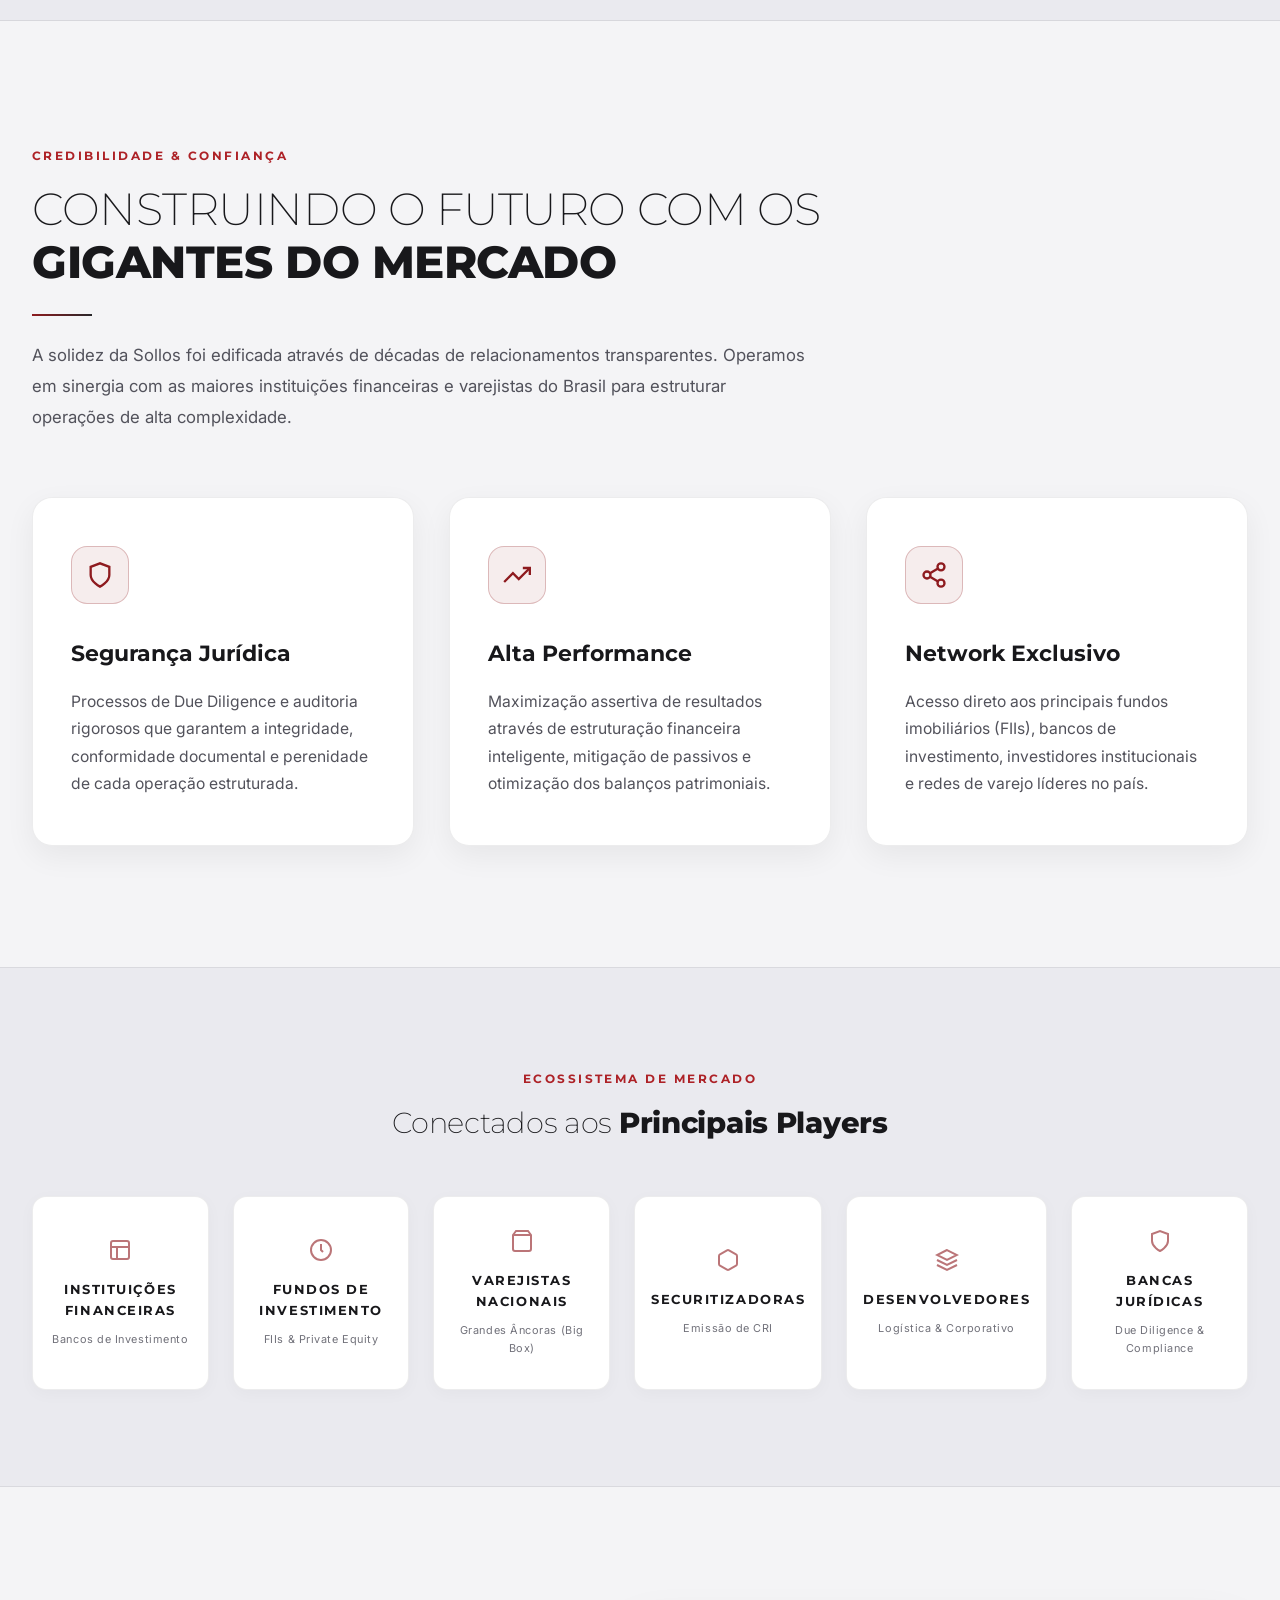
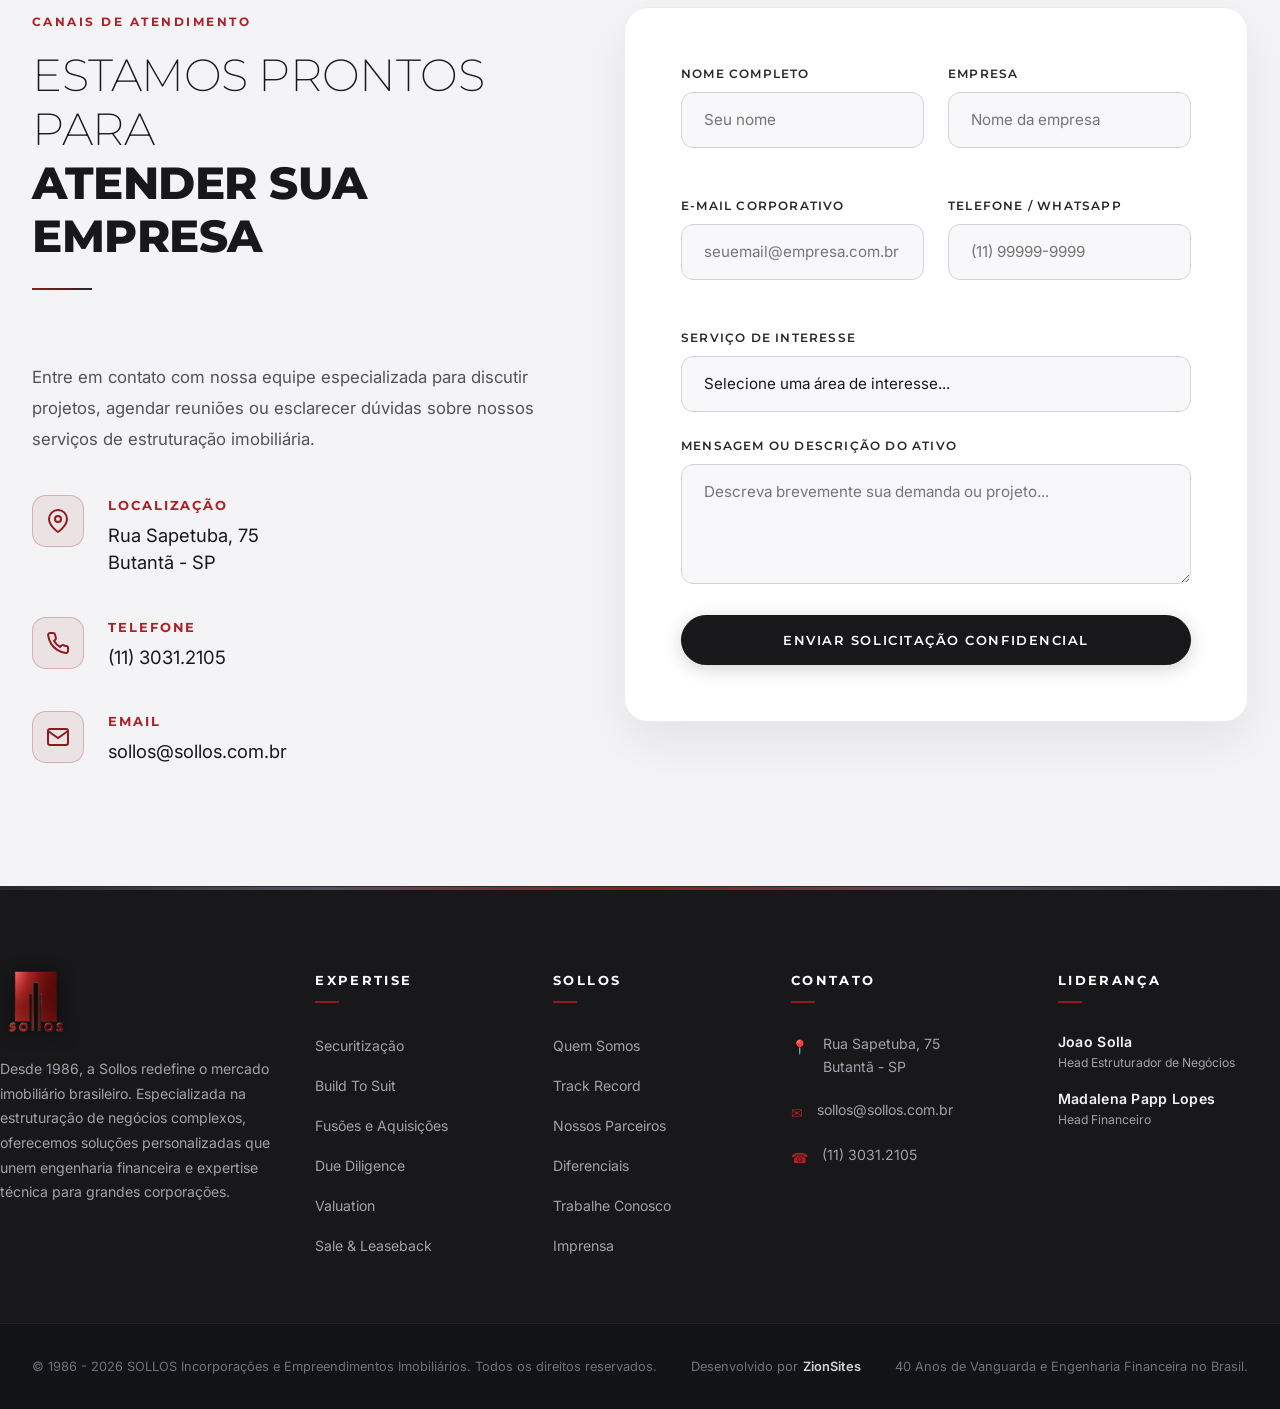
==== commit be855c50: "fix: evita quebra de linha e cache do botao Track Record no menu" ====
--- a/index.html
+++ b/index.html
@@ -29,9 +29,17 @@
   </script>
 
   <!-- Stylesheets -->
-  <link rel="stylesheet" href="./css/styles.css">
-  <link rel="stylesheet" href="./css/animations.css">
-  <link rel="stylesheet" href="./css/theme.css">
+  <link rel="stylesheet" href="./css/styles.css?v=20261114-2">
+  <link rel="stylesheet" href="./css/animations.css?v=20261114-2">
+  <link rel="stylesheet" href="./css/theme.css?v=20261114-2">
+  <style>
+    .header-container { gap: 1rem; }
+    .nav-menu { display: flex; align-items: center; gap: 1.35rem; flex-wrap: nowrap; }
+    .nav-menu > li { display: flex; align-items: center; flex-shrink: 0; }
+    .nav-link { display: inline-block; white-space: nowrap !important; font-size: 0.78rem; letter-spacing: 0.09em; }
+    .header-actions { display: flex; align-items: center; gap: 0.6rem; flex-shrink: 0; }
+    .header-actions .btn-magnetic, .btn-magnetic { white-space: nowrap !important; }
+  </style>
 </head>
 
 <body>
@@ -957,8 +965,8 @@
   </div>
 
   <!-- Scripts -->
-  <script src="./js/animations.js"></script>
-  <script src="./js/i18n.js"></script>
-  <script src="./js/main.js"></script>
+  <script src="./js/animations.js?v=20261114-2"></script>
+  <script src="./js/i18n.js?v=20261114-2"></script>
+  <script src="./js/main.js?v=20261114-2"></script>
 </body>
 </html>
--- a/css/styles.css
+++ b/css/styles.css
@@ -371,17 +371,25 @@
 .nav-menu {
   display: flex;
   align-items: center;
-  gap: 1.45rem;
+  gap: 1.35rem;
   list-style: none;
+  flex-wrap: nowrap;
+}
+
+.nav-menu > li {
+  display: flex;
+  align-items: center;
+  flex-shrink: 0;
 }
 
 .nav-link {
+  display: inline-block;
   font-family: var(--font-heading);
   font-size: 0.78rem;
   font-weight: 500;
-  letter-spacing: 0.1em;
-  text-transform: uppercase;
-  white-space: nowrap;
+  letter-spacing: 0.09em;
+  text-transform: uppercase;
+  white-space: nowrap !important;
   color: var(--text-secondary);
   position: relative;
   padding: 0.5rem 0;
--- a/css/theme.css
+++ b/css/theme.css
@@ -356,6 +356,7 @@
   .nav-link {
     color: #27272A;
     font-weight: 600;
+    white-space: nowrap !important;
   }
   .nav-link:hover, .nav-link.active {
     color: #09090B;
